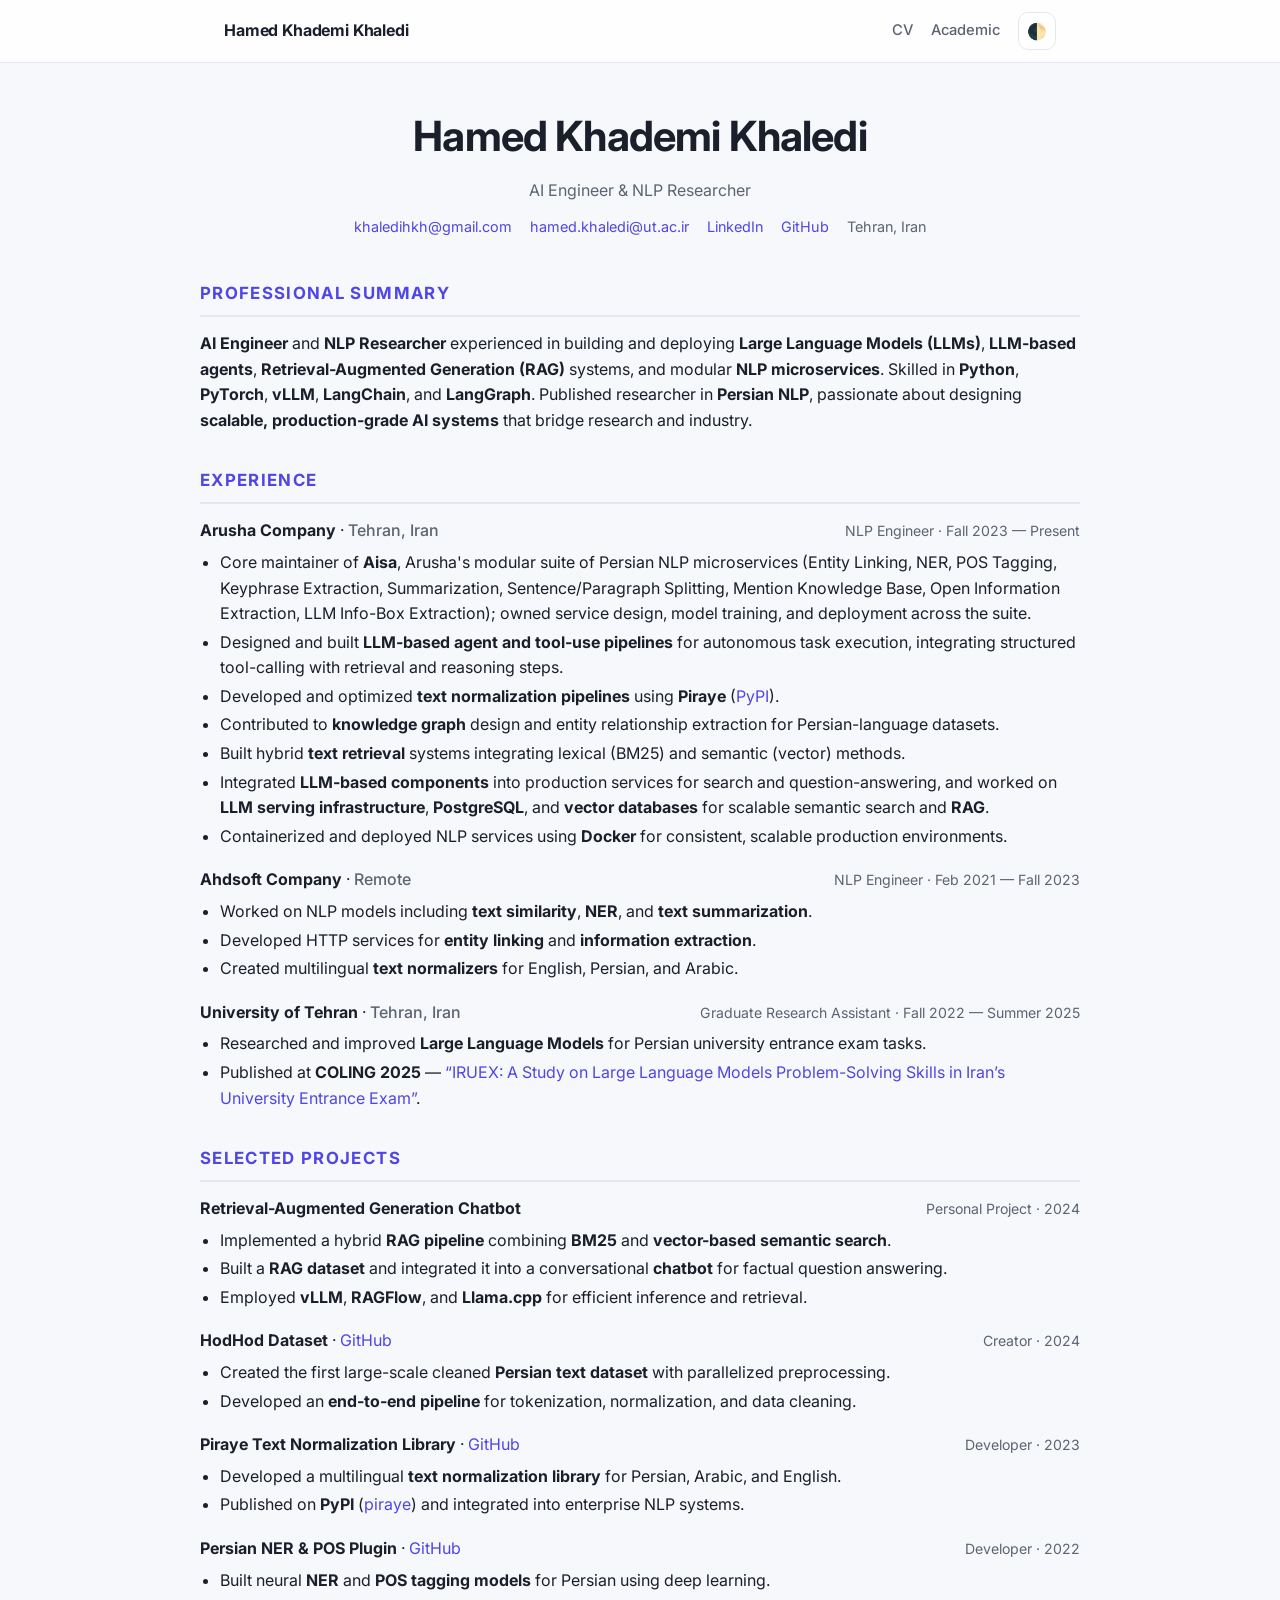
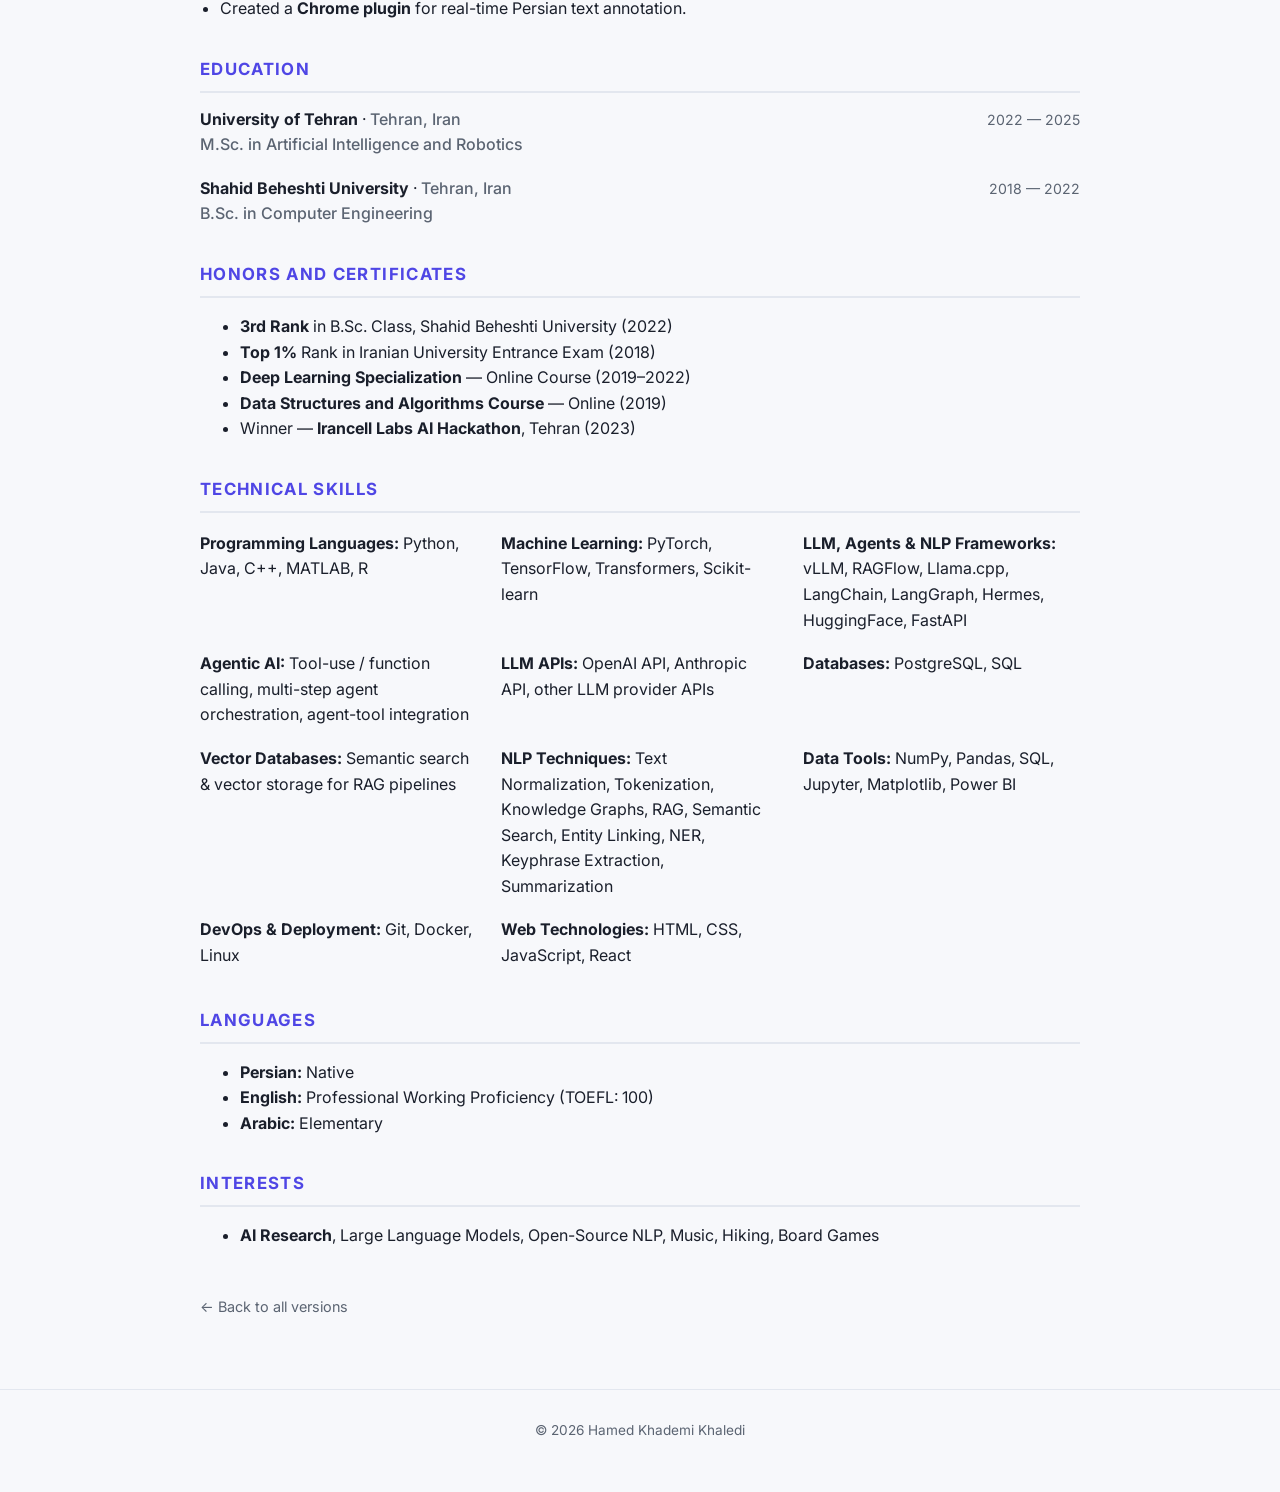
==== cv.html @ bf644f71 "Add resume site (landing + CV + academic versions)" ====
<!DOCTYPE html>
<html lang="en" data-theme="light">
<head>
  <meta charset="UTF-8" />
  <meta name="viewport" content="width=device-width, initial-scale=1.0" />
  <title>Hamed Khademi Khaledi — CV</title>
  <meta name="description" content="Industry CV of Hamed Khademi Khaledi, AI Engineer & NLP Researcher." />
  <link rel="stylesheet" href="assets/style.css" />
  <link rel="preconnect" href="https://fonts.googleapis.com" />
  <link href="https://fonts.googleapis.com/css2?family=Inter:wght@400;500;600;700&display=swap" rel="stylesheet" />
</head>
<body>
  <nav class="nav">
    <div class="wrap nav-inner">
      <div class="brand"><a href="index.html">Hamed Khademi Khaledi</a></div>
      <div class="nav-links">
        <a href="cv.html">CV</a>
        <a href="work.html">Academic</a>
        <button class="theme-toggle" data-theme-toggle aria-label="Toggle theme" title="Toggle light/dark">🌓</button>
      </div>
    </div>
  </nav>

  <main class="wrap resume">
    <header class="resume-header">
      <h1>Hamed Khademi Khaledi</h1>
      <p class="sub">AI Engineer &amp; NLP Researcher</p>
      <div class="contacts">
        <a href="mailto:khaledihkh@gmail.com">khaledihkh@gmail.com</a>
        <a href="mailto:hamed.khaledi@ut.ac.ir">hamed.khaledi@ut.ac.ir</a>
        <a href="https://www.linkedin.com/in/hamed-khademi/" target="_blank" rel="noopener">LinkedIn</a>
        <a href="https://github.com/hamedkhaledi" target="_blank" rel="noopener">GitHub</a>
        <span>Tehran, Iran</span>
      </div>
    </header>

    <section class="section summary">
      <h2>Professional Summary</h2>
      <p><strong>AI Engineer</strong> and <strong>NLP Researcher</strong> experienced in building and deploying <strong>Large Language Models (LLMs)</strong>, <strong>LLM-based agents</strong>, <strong>Retrieval-Augmented Generation (RAG)</strong> systems, and modular <strong>NLP microservices</strong>. Skilled in <strong>Python</strong>, <strong>PyTorch</strong>, <strong>vLLM</strong>, <strong>LangChain</strong>, and <strong>LangGraph</strong>. Published researcher in <strong>Persian NLP</strong>, passionate about designing <strong>scalable, production-grade AI systems</strong> that bridge research and industry.</p>
    </section>

    <section class="section">
      <h2>Experience</h2>

      <div class="entry">
        <div class="row">
          <div><span class="title">Arusha Company</span> · <span class="org">Tehran, Iran</span></div>
          <div class="meta">NLP Engineer · Fall 2023 — Present</div>
        </div>
        <ul>
          <li>Core maintainer of <strong>Aisa</strong>, Arusha's modular suite of Persian NLP microservices (Entity Linking, NER, POS Tagging, Keyphrase Extraction, Summarization, Sentence/Paragraph Splitting, Mention Knowledge Base, Open Information Extraction, LLM Info-Box Extraction); owned service design, model training, and deployment across the suite.</li>
          <li>Designed and built <strong>LLM-based agent and tool-use pipelines</strong> for autonomous task execution, integrating structured tool-calling with retrieval and reasoning steps.</li>
          <li>Developed and optimized <strong>text normalization pipelines</strong> using <strong>Piraye</strong> (<a href="https://pypi.org/project/piraye/" target="_blank" rel="noopener">PyPI</a>).</li>
          <li>Contributed to <strong>knowledge graph</strong> design and entity relationship extraction for Persian-language datasets.</li>
          <li>Built hybrid <strong>text retrieval</strong> systems integrating lexical (BM25) and semantic (vector) methods.</li>
          <li>Integrated <strong>LLM-based components</strong> into production services for search and question-answering, and worked on <strong>LLM serving infrastructure</strong>, <strong>PostgreSQL</strong>, and <strong>vector databases</strong> for scalable semantic search and <strong>RAG</strong>.</li>
          <li>Containerized and deployed NLP services using <strong>Docker</strong> for consistent, scalable production environments.</li>
        </ul>
      </div>

      <div class="entry">
        <div class="row">
          <div><span class="title">Ahdsoft Company</span> · <span class="org">Remote</span></div>
          <div class="meta">NLP Engineer · Feb 2021 — Fall 2023</div>
        </div>
        <ul>
          <li>Worked on NLP models including <strong>text similarity</strong>, <strong>NER</strong>, and <strong>text summarization</strong>.</li>
          <li>Developed HTTP services for <strong>entity linking</strong> and <strong>information extraction</strong>.</li>
          <li>Created multilingual <strong>text normalizers</strong> for English, Persian, and Arabic.</li>
        </ul>
      </div>

      <div class="entry">
        <div class="row">
          <div><span class="title">University of Tehran</span> · <span class="org">Tehran, Iran</span></div>
          <div class="meta">Graduate Research Assistant · Fall 2022 — Summer 2025</div>
        </div>
        <ul>
          <li>Researched and improved <strong>Large Language Models</strong> for Persian university entrance exam tasks.</li>
          <li>Published at <strong>COLING 2025</strong> — <a href="https://aclanthology.org/2025.coling-main.434/" target="_blank" rel="noopener">“IRUEX: A Study on Large Language Models Problem-Solving Skills in Iran’s University Entrance Exam”</a>.</li>
        </ul>
      </div>
    </section>

    <section class="section">
      <h2>Selected Projects</h2>

      <div class="entry">
        <div class="row">
          <div><span class="title">Retrieval-Augmented Generation Chatbot</span></div>
          <div class="meta">Personal Project · 2024</div>
        </div>
        <ul>
          <li>Implemented a hybrid <strong>RAG pipeline</strong> combining <strong>BM25</strong> and <strong>vector-based semantic search</strong>.</li>
          <li>Built a <strong>RAG dataset</strong> and integrated it into a conversational <strong>chatbot</strong> for factual question answering.</li>
          <li>Employed <strong>vLLM</strong>, <strong>RAGFlow</strong>, and <strong>Llama.cpp</strong> for efficient inference and retrieval.</li>
        </ul>
      </div>

      <div class="entry">
        <div class="row">
          <div><span class="title">HodHod Dataset</span> · <a href="https://github.com/UT-NLP-LAB/HodHod_Preprocess" target="_blank" rel="noopener">GitHub</a></div>
          <div class="meta">Creator · 2024</div>
        </div>
        <ul>
          <li>Created the first large-scale cleaned <strong>Persian text dataset</strong> with parallelized preprocessing.</li>
          <li>Developed an <strong>end-to-end pipeline</strong> for tokenization, normalization, and data cleaning.</li>
        </ul>
      </div>

      <div class="entry">
        <div class="row">
          <div><span class="title">Piraye Text Normalization Library</span> · <a href="https://github.com/arushadev/piraye" target="_blank" rel="noopener">GitHub</a></div>
          <div class="meta">Developer · 2023</div>
        </div>
        <ul>
          <li>Developed a multilingual <strong>text normalization library</strong> for Persian, Arabic, and English.</li>
          <li>Published on <strong>PyPI</strong> (<a href="https://pypi.org/project/piraye/" target="_blank" rel="noopener">piraye</a>) and integrated into enterprise NLP systems.</li>
        </ul>
      </div>

      <div class="entry">
        <div class="row">
          <div><span class="title">Persian NER &amp; POS Plugin</span> · <a href="https://github.com/hamedkhaledi/bachelor-project" target="_blank" rel="noopener">GitHub</a></div>
          <div class="meta">Developer · 2022</div>
        </div>
        <ul>
          <li>Built neural <strong>NER</strong> and <strong>POS tagging models</strong> for Persian using deep learning.</li>
          <li>Created a <strong>Chrome plugin</strong> for real-time Persian text annotation.</li>
        </ul>
      </div>
    </section>

    <section class="section">
      <h2>Education</h2>
      <div class="entry">
        <div class="row">
          <div><span class="title">University of Tehran</span> · <span class="org">Tehran, Iran</span></div>
          <div class="meta">2022 — 2025</div>
        </div>
        <div class="org">M.Sc. in Artificial Intelligence and Robotics</div>
      </div>
      <div class="entry">
        <div class="row">
          <div><span class="title">Shahid Beheshti University</span> · <span class="org">Tehran, Iran</span></div>
          <div class="meta">2018 — 2022</div>
        </div>
        <div class="org">B.Sc. in Computer Engineering</div>
      </div>
    </section>

    <section class="section">
      <h2>Honors and Certificates</h2>
      <ul>
        <li><strong>3rd Rank</strong> in B.Sc. Class, Shahid Beheshti University (2022)</li>
        <li><strong>Top 1%</strong> Rank in Iranian University Entrance Exam (2018)</li>
        <li><strong>Deep Learning Specialization</strong> — Online Course (2019–2022)</li>
        <li><strong>Data Structures and Algorithms Course</strong> — Online (2019)</li>
        <li>Winner — <strong>Irancell Labs AI Hackathon</strong>, Tehran (2023)</li>
      </ul>
    </section>

    <section class="section">
      <h2>Technical Skills</h2>
      <div class="skills">
        <div class="skill"><b>Programming Languages:</b> Python, Java, C++, MATLAB, R</div>
        <div class="skill"><b>Machine Learning:</b> PyTorch, TensorFlow, Transformers, Scikit-learn</div>
        <div class="skill"><b>LLM, Agents &amp; NLP Frameworks:</b> vLLM, RAGFlow, Llama.cpp, LangChain, LangGraph, Hermes, HuggingFace, FastAPI</div>
        <div class="skill"><b>Agentic AI:</b> Tool-use / function calling, multi-step agent orchestration, agent-tool integration</div>
        <div class="skill"><b>LLM APIs:</b> OpenAI API, Anthropic API, other LLM provider APIs</div>
        <div class="skill"><b>Databases:</b> PostgreSQL, SQL</div>
        <div class="skill"><b>Vector Databases:</b> Semantic search &amp; vector storage for RAG pipelines</div>
        <div class="skill"><b>NLP Techniques:</b> Text Normalization, Tokenization, Knowledge Graphs, RAG, Semantic Search, Entity Linking, NER, Keyphrase Extraction, Summarization</div>
        <div class="skill"><b>Data Tools:</b> NumPy, Pandas, SQL, Jupyter, Matplotlib, Power BI</div>
        <div class="skill"><b>DevOps &amp; Deployment:</b> Git, Docker, Linux</div>
        <div class="skill"><b>Web Technologies:</b> HTML, CSS, JavaScript, React</div>
      </div>
    </section>

    <section class="section">
      <h2>Languages</h2>
      <ul>
        <li><b>Persian:</b> Native</li>
        <li><b>English:</b> Professional Working Proficiency (TOEFL: 100)</li>
        <li><b>Arabic:</b> Elementary</li>
      </ul>
    </section>

    <section class="section">
      <h2>Interests</h2>
      <ul>
        <li><strong>AI Research</strong>, Large Language Models, Open-Source NLP, Music, Hiking, Board Games</li>
      </ul>
    </section>

    <a class="back-link" href="index.html">← Back to all versions</a>
  </main>

  <footer>
    <div class="wrap">© <span id="year"></span> Hamed Khademi Khaledi</div>
  </footer>

  <script src="assets/theme.js"></script>
  <script>document.getElementById("year").textContent = new Date().getFullYear();</script>
</body>
</html>
---- assets/style.css ----
:root {
  --bg: #f7f8fb;
  --bg-elev: #ffffff;
  --bg-soft: #eef1f7;
  --text: #1a1f2b;
  --text-soft: #5b6472;
  --accent: #4f46e5;
  --accent-soft: #eef0ff;
  --border: #e3e7ef;
  --shadow: 0 10px 30px rgba(20, 30, 60, 0.08);
  --radius: 16px;
  --max: 880px;
}

[data-theme="dark"] {
  --bg: #0e1117;
  --bg-elev: #161b22;
  --bg-soft: #1c232d;
  --text: #e6e9ef;
  --text-soft: #97a0b0;
  --accent: #818cf8;
  --accent-soft: #1e2440;
  --border: #2a313c;
  --shadow: 0 10px 30px rgba(0, 0, 0, 0.45);
}

* { box-sizing: border-box; }

html { scroll-behavior: smooth; }

body {
  margin: 0;
  font-family: "Inter", -apple-system, BlinkMacSystemFont, "Segoe UI", Roboto,
    Helvetica, Arial, sans-serif;
  background: var(--bg);
  color: var(--text);
  line-height: 1.6;
  -webkit-font-smoothing: antialiased;
  transition: background 0.25s ease, color 0.25s ease;
}

a { color: var(--accent); text-decoration: none; }
a:hover { text-decoration: underline; }

.wrap { max-width: var(--max); margin: 0 auto; padding: 0 24px; }

/* ---------- Top nav ---------- */
.nav {
  position: sticky;
  top: 0;
  z-index: 20;
  background: color-mix(in srgb, var(--bg-elev) 85%, transparent);
  backdrop-filter: saturate(180%) blur(12px);
  border-bottom: 1px solid var(--border);
}
.nav-inner {
  display: flex;
  align-items: center;
  justify-content: space-between;
  height: 62px;
}
.brand { font-weight: 700; letter-spacing: -0.01em; }
.brand a { color: var(--text); }
.brand a:hover { text-decoration: none; }
.nav-links { display: flex; align-items: center; gap: 18px; }
.nav-links a {
  color: var(--text-soft);
  font-size: 0.92rem;
  font-weight: 500;
}
.nav-links a:hover { color: var(--text); text-decoration: none; }

.theme-toggle {
  display: inline-flex;
  align-items: center;
  justify-content: center;
  width: 38px;
  height: 38px;
  border-radius: 10px;
  border: 1px solid var(--border);
  background: var(--bg-elev);
  color: var(--text);
  cursor: pointer;
  font-size: 1rem;
  transition: transform 0.15s ease, border-color 0.15s ease;
}
.theme-toggle:hover { transform: translateY(-1px); border-color: var(--accent); }

/* ---------- Hero (landing) ---------- */
.hero {
  padding: 72px 0 40px;
  text-align: center;
}
.hero h1 {
  font-size: clamp(2.2rem, 6vw, 3.4rem);
  margin: 0 0 10px;
  letter-spacing: -0.02em;
  background: linear-gradient(120deg, var(--accent), #9b8cff 60%, #4ad6c4);
  -webkit-background-clip: text;
  background-clip: text;
  color: transparent;
}
.hero .tagline {
  font-size: 1.15rem;
  color: var(--text-soft);
  margin: 0 auto 22px;
  max-width: 620px;
}
.hero .contacts {
  display: flex;
  flex-wrap: wrap;
  gap: 10px 22px;
  justify-content: center;
  font-size: 0.95rem;
}
.hero .contacts a { color: var(--text-soft); }
.hero .contacts a:hover { color: var(--accent); }

/* ---------- Version cards ---------- */
.cards {
  display: grid;
  grid-template-columns: repeat(auto-fit, minmax(260px, 1fr));
  gap: 22px;
  padding: 24px 0 60px;
}
.card {
  display: block;
  background: var(--bg-elev);
  border: 1px solid var(--border);
  border-radius: var(--radius);
  padding: 28px;
  box-shadow: var(--shadow);
  transition: transform 0.18s ease, border-color 0.18s ease;
  color: var(--text);
}
.card:hover {
  transform: translateY(-4px);
  border-color: var(--accent);
  text-decoration: none;
}
.card .ico {
  font-size: 1.8rem;
  width: 52px; height: 52px;
  display: grid; place-items: center;
  border-radius: 14px;
  background: var(--accent-soft);
  color: var(--accent);
  margin-bottom: 16px;
}
.card h3 { margin: 0 0 6px; font-size: 1.25rem; }
.card p { margin: 0; color: var(--text-soft); font-size: 0.95rem; }
.card .go { margin-top: 16px; font-weight: 600; color: var(--accent); }

/* ---------- Resume page ---------- */
.resume { padding: 40px 0 70px; }
.resume-header { text-align: center; padding-bottom: 8px; }
.resume-header h1 {
  font-size: clamp(1.8rem, 5vw, 2.6rem);
  margin: 0 0 8px;
  letter-spacing: -0.02em;
}
.resume-header .sub { color: var(--text-soft); margin: 0 0 12px; }
.resume-header .contacts {
  display: flex; flex-wrap: wrap; gap: 6px 18px;
  justify-content: center; font-size: 0.9rem; color: var(--text-soft);
}

.section { margin-top: 34px; }
.section > h2 {
  font-size: 1.05rem;
  text-transform: uppercase;
  letter-spacing: 0.08em;
  color: var(--accent);
  margin: 0 0 14px;
  padding-bottom: 8px;
  border-bottom: 2px solid var(--border);
}

.entry { margin-bottom: 18px; }
.entry .row {
  display: flex;
  justify-content: space-between;
  align-items: baseline;
  gap: 16px;
  flex-wrap: wrap;
}
.entry .title { font-weight: 700; }
.entry .org { color: var(--text-soft); font-weight: 500; }
.entry .meta { color: var(--text-soft); font-size: 0.88rem; white-space: nowrap; }
.entry ul { margin: 6px 0 0; padding-left: 20px; }
.entry ul li { margin: 3px 0; }

.summary p { color: var(--text); margin: 0; }

.skills { display: grid; grid-template-columns: repeat(auto-fit, minmax(240px, 1fr)); gap: 10px 24px; }
.skill { margin: 4px 0; }
.skill b { color: var(--text); }

.back-link { display: inline-block; margin-top: 30px; color: var(--text-soft); font-size: 0.9rem; }
.back-link:hover { color: var(--accent); }

footer {
  text-align: center;
  color: var(--text-soft);
  font-size: 0.85rem;
  padding: 30px 0 50px;
  border-top: 1px solid var(--border);
}

@media (max-width: 520px) {
  .nav-links { gap: 12px; }
  .resume-header .contacts { font-size: 0.82rem; }
}
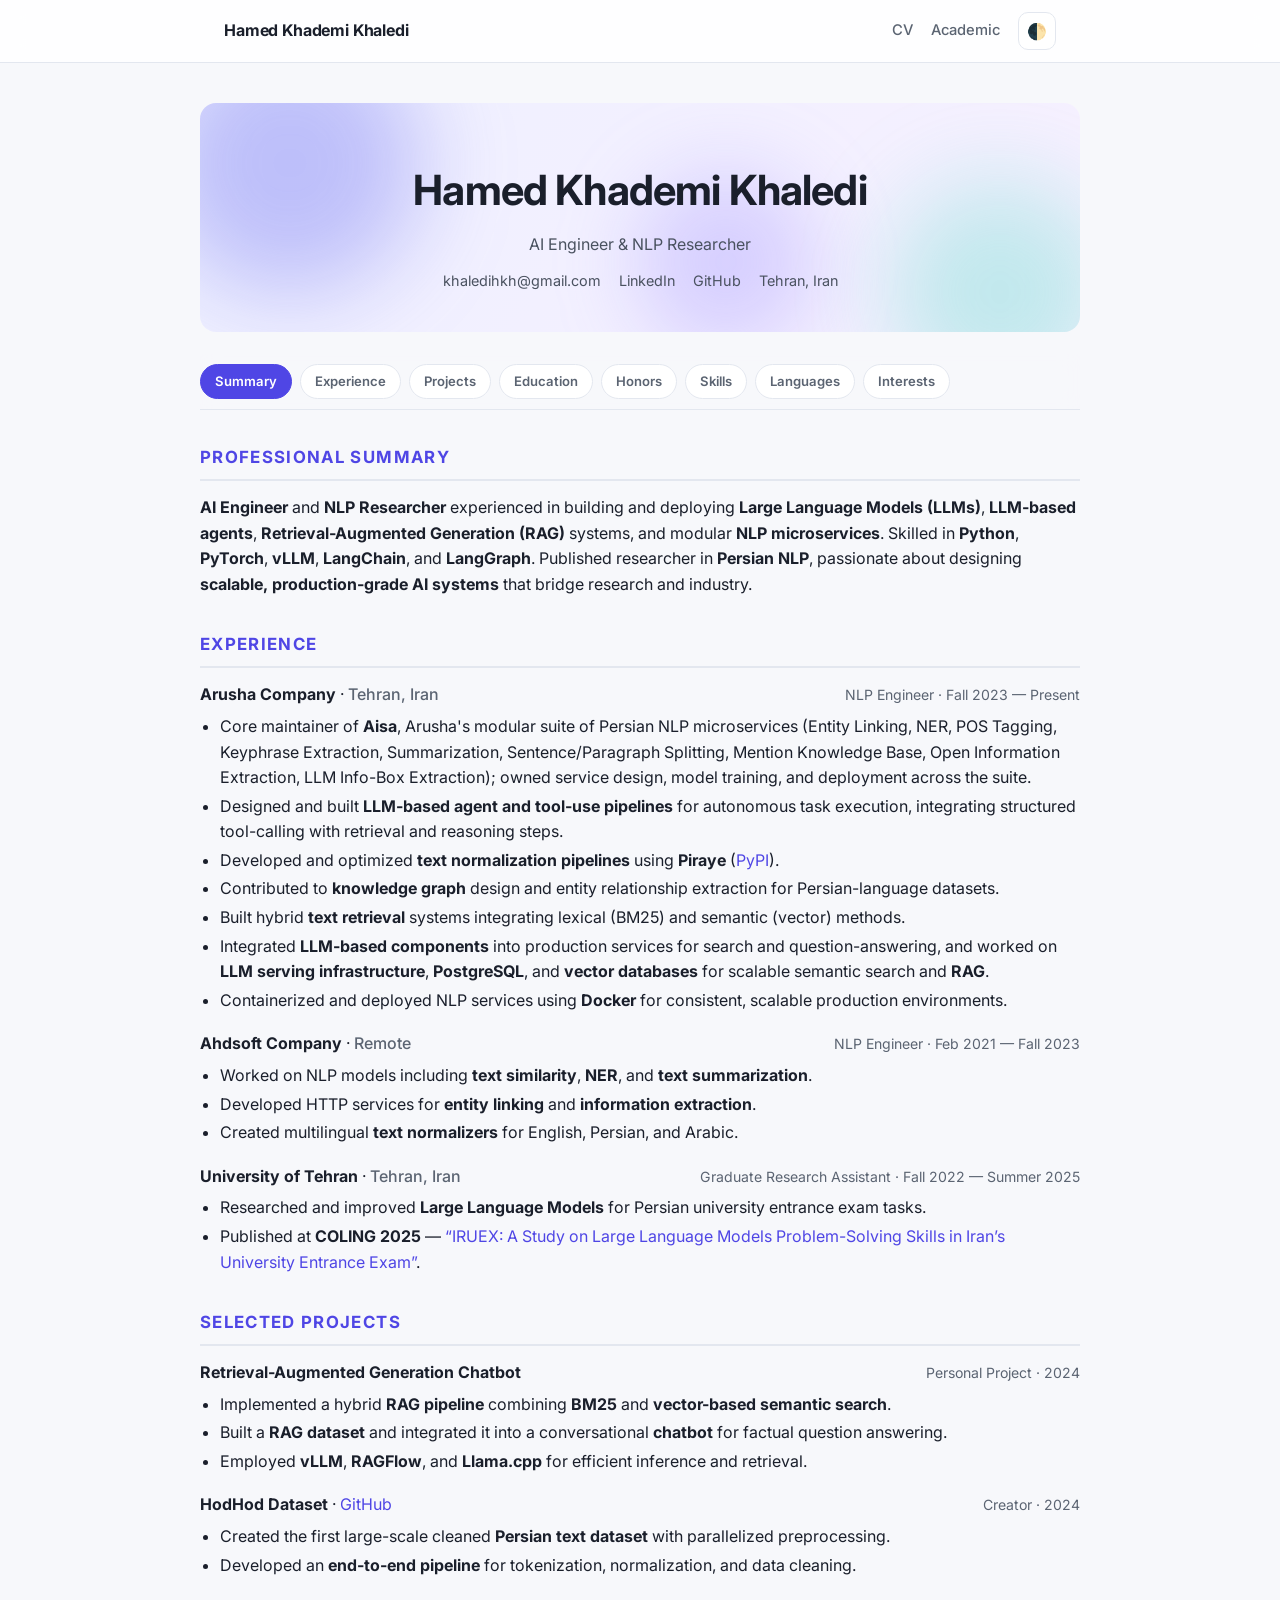
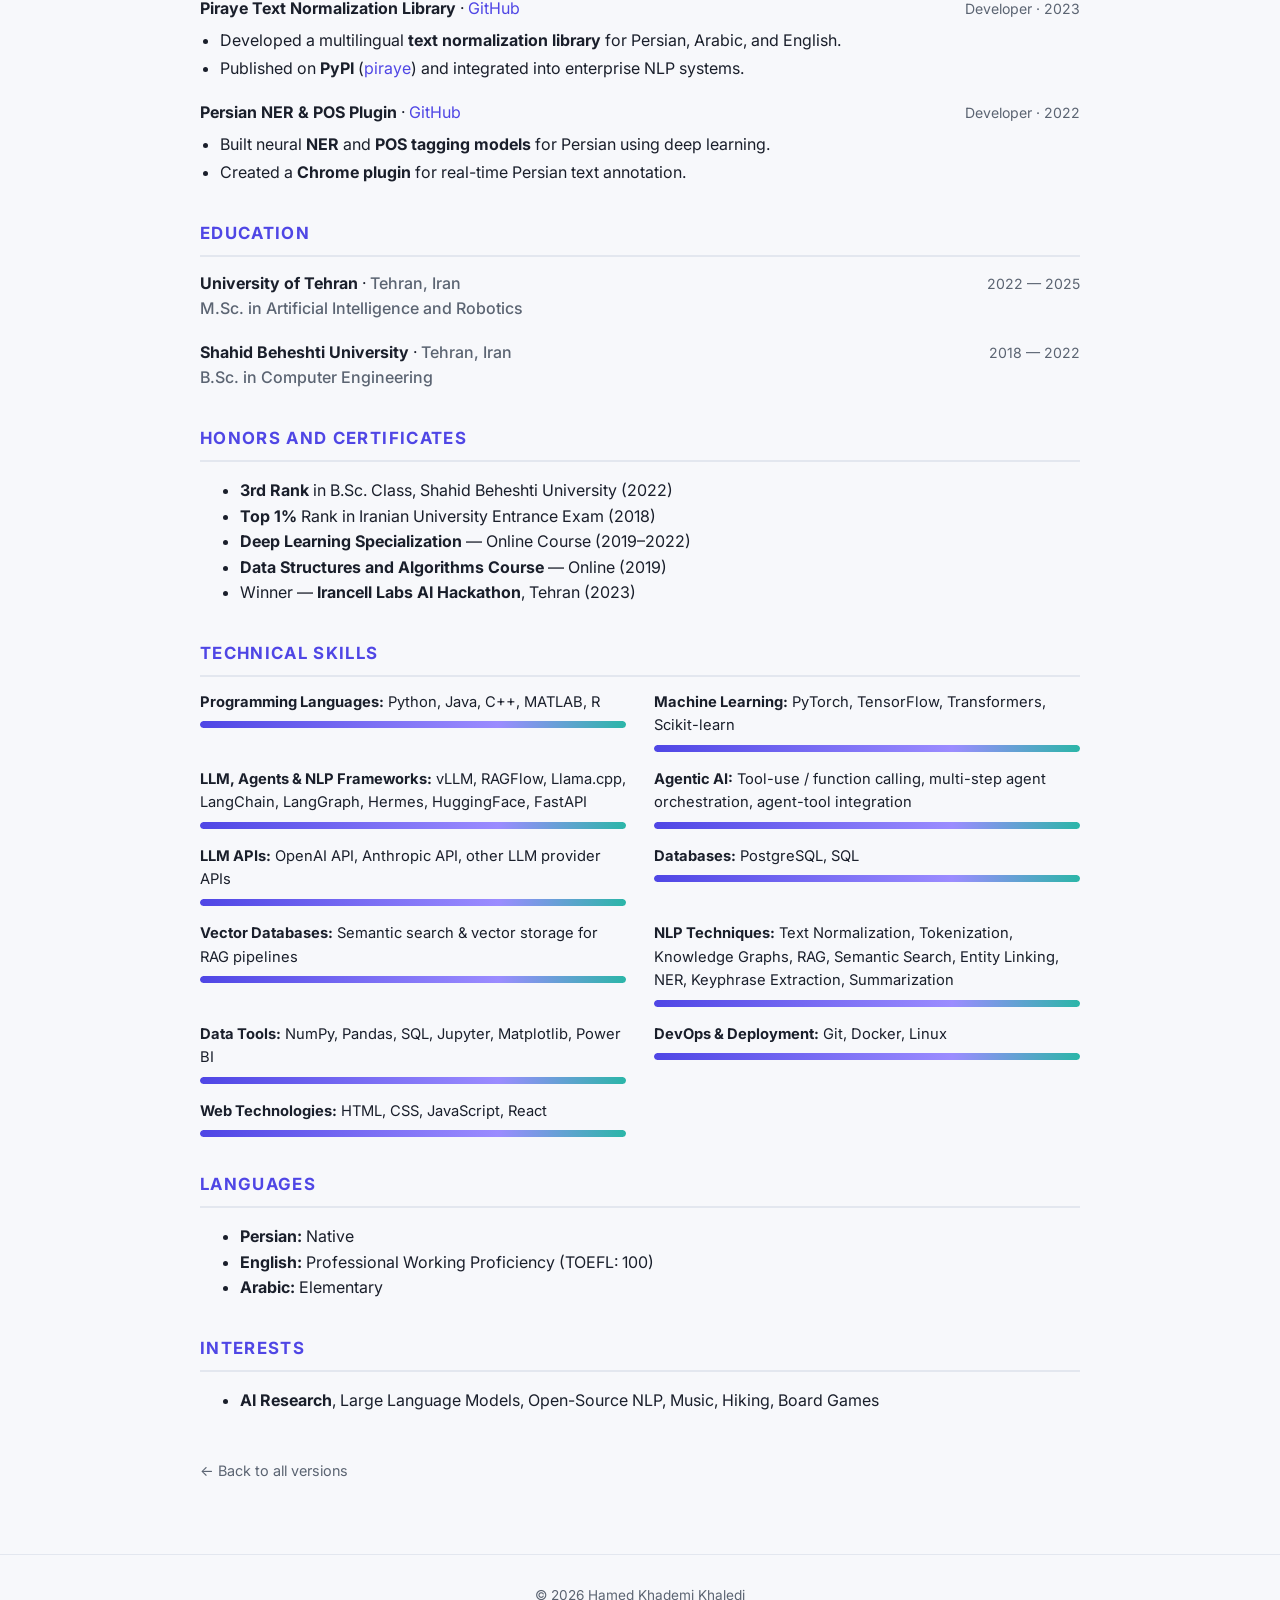
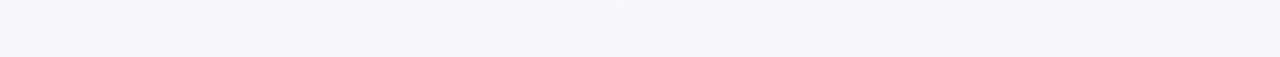
==== commit b5d8cd25: "Enhance site: gradient hero, scroll-reveal, section nav, skill bars; drop ut.ac.ir & Twitter" ====
--- a/cv.html
+++ b/cv.html
@@ -23,26 +23,41 @@
 
   <main class="wrap resume">
     <header class="resume-header">
+      <span class="blob" aria-hidden="true"></span>
       <h1>Hamed Khademi Khaledi</h1>
       <p class="sub">AI Engineer &amp; NLP Researcher</p>
       <div class="contacts">
         <a href="mailto:khaledihkh@gmail.com">khaledihkh@gmail.com</a>
-        <a href="mailto:hamed.khaledi@ut.ac.ir">hamed.khaledi@ut.ac.ir</a>
         <a href="https://www.linkedin.com/in/hamed-khademi/" target="_blank" rel="noopener">LinkedIn</a>
         <a href="https://github.com/hamedkhaledi" target="_blank" rel="noopener">GitHub</a>
         <span>Tehran, Iran</span>
       </div>
     </header>
 
-    <section class="section summary">
+    <nav class="toc" aria-label="Sections">
+      <div class="toc-inner wrap">
+        <a href="#summary">Summary</a>
+        <a href="#experience">Experience</a>
+        <a href="#projects">Projects</a>
+        <a href="#education">Education</a>
+        <a href="#honors">Honors</a>
+        <a href="#skills">Skills</a>
+        <a href="#languages">Languages</a>
+        <a href="#interests">Interests</a>
+      </div>
+    </nav>
+
+    <section class="section" id="summary">
       <h2>Professional Summary</h2>
-      <p><strong>AI Engineer</strong> and <strong>NLP Researcher</strong> experienced in building and deploying <strong>Large Language Models (LLMs)</strong>, <strong>LLM-based agents</strong>, <strong>Retrieval-Augmented Generation (RAG)</strong> systems, and modular <strong>NLP microservices</strong>. Skilled in <strong>Python</strong>, <strong>PyTorch</strong>, <strong>vLLM</strong>, <strong>LangChain</strong>, and <strong>LangGraph</strong>. Published researcher in <strong>Persian NLP</strong>, passionate about designing <strong>scalable, production-grade AI systems</strong> that bridge research and industry.</p>
-    </section>
-
-    <section class="section">
+      <div class="summary reveal">
+        <p><strong>AI Engineer</strong> and <strong>NLP Researcher</strong> experienced in building and deploying <strong>Large Language Models (LLMs)</strong>, <strong>LLM-based agents</strong>, <strong>Retrieval-Augmented Generation (RAG)</strong> systems, and modular <strong>NLP microservices</strong>. Skilled in <strong>Python</strong>, <strong>PyTorch</strong>, <strong>vLLM</strong>, <strong>LangChain</strong>, and <strong>LangGraph</strong>. Published researcher in <strong>Persian NLP</strong>, passionate about designing <strong>scalable, production-grade AI systems</strong> that bridge research and industry.</p>
+      </div>
+    </section>
+
+    <section class="section" id="experience">
       <h2>Experience</h2>
 
-      <div class="entry">
+      <div class="entry reveal">
         <div class="row">
           <div><span class="title">Arusha Company</span> · <span class="org">Tehran, Iran</span></div>
           <div class="meta">NLP Engineer · Fall 2023 — Present</div>
@@ -58,7 +73,7 @@
         </ul>
       </div>
 
-      <div class="entry">
+      <div class="entry reveal">
         <div class="row">
           <div><span class="title">Ahdsoft Company</span> · <span class="org">Remote</span></div>
           <div class="meta">NLP Engineer · Feb 2021 — Fall 2023</div>
@@ -70,7 +85,7 @@
         </ul>
       </div>
 
-      <div class="entry">
+      <div class="entry reveal">
         <div class="row">
           <div><span class="title">University of Tehran</span> · <span class="org">Tehran, Iran</span></div>
           <div class="meta">Graduate Research Assistant · Fall 2022 — Summer 2025</div>
@@ -82,10 +97,10 @@
       </div>
     </section>
 
-    <section class="section">
+    <section class="section" id="projects">
       <h2>Selected Projects</h2>
 
-      <div class="entry">
+      <div class="entry reveal">
         <div class="row">
           <div><span class="title">Retrieval-Augmented Generation Chatbot</span></div>
           <div class="meta">Personal Project · 2024</div>
@@ -97,7 +112,7 @@
         </ul>
       </div>
 
-      <div class="entry">
+      <div class="entry reveal">
         <div class="row">
           <div><span class="title">HodHod Dataset</span> · <a href="https://github.com/UT-NLP-LAB/HodHod_Preprocess" target="_blank" rel="noopener">GitHub</a></div>
           <div class="meta">Creator · 2024</div>
@@ -108,7 +123,7 @@
         </ul>
       </div>
 
-      <div class="entry">
+      <div class="entry reveal">
         <div class="row">
           <div><span class="title">Piraye Text Normalization Library</span> · <a href="https://github.com/arushadev/piraye" target="_blank" rel="noopener">GitHub</a></div>
           <div class="meta">Developer · 2023</div>
@@ -119,7 +134,7 @@
         </ul>
       </div>
 
-      <div class="entry">
+      <div class="entry reveal">
         <div class="row">
           <div><span class="title">Persian NER &amp; POS Plugin</span> · <a href="https://github.com/hamedkhaledi/bachelor-project" target="_blank" rel="noopener">GitHub</a></div>
           <div class="meta">Developer · 2022</div>
@@ -131,16 +146,16 @@
       </div>
     </section>
 
-    <section class="section">
+    <section class="section" id="education">
       <h2>Education</h2>
-      <div class="entry">
+      <div class="entry reveal">
         <div class="row">
           <div><span class="title">University of Tehran</span> · <span class="org">Tehran, Iran</span></div>
           <div class="meta">2022 — 2025</div>
         </div>
         <div class="org">M.Sc. in Artificial Intelligence and Robotics</div>
       </div>
-      <div class="entry">
+      <div class="entry reveal">
         <div class="row">
           <div><span class="title">Shahid Beheshti University</span> · <span class="org">Tehran, Iran</span></div>
           <div class="meta">2018 — 2022</div>
@@ -149,9 +164,9 @@
       </div>
     </section>
 
-    <section class="section">
+    <section class="section" id="honors">
       <h2>Honors and Certificates</h2>
-      <ul>
+      <ul class="reveal">
         <li><strong>3rd Rank</strong> in B.Sc. Class, Shahid Beheshti University (2022)</li>
         <li><strong>Top 1%</strong> Rank in Iranian University Entrance Exam (2018)</li>
         <li><strong>Deep Learning Specialization</strong> — Online Course (2019–2022)</li>
@@ -160,35 +175,35 @@
       </ul>
     </section>
 
-    <section class="section">
+    <section class="section" id="skills">
       <h2>Technical Skills</h2>
       <div class="skills">
-        <div class="skill"><b>Programming Languages:</b> Python, Java, C++, MATLAB, R</div>
-        <div class="skill"><b>Machine Learning:</b> PyTorch, TensorFlow, Transformers, Scikit-learn</div>
-        <div class="skill"><b>LLM, Agents &amp; NLP Frameworks:</b> vLLM, RAGFlow, Llama.cpp, LangChain, LangGraph, Hermes, HuggingFace, FastAPI</div>
-        <div class="skill"><b>Agentic AI:</b> Tool-use / function calling, multi-step agent orchestration, agent-tool integration</div>
-        <div class="skill"><b>LLM APIs:</b> OpenAI API, Anthropic API, other LLM provider APIs</div>
-        <div class="skill"><b>Databases:</b> PostgreSQL, SQL</div>
-        <div class="skill"><b>Vector Databases:</b> Semantic search &amp; vector storage for RAG pipelines</div>
-        <div class="skill"><b>NLP Techniques:</b> Text Normalization, Tokenization, Knowledge Graphs, RAG, Semantic Search, Entity Linking, NER, Keyphrase Extraction, Summarization</div>
-        <div class="skill"><b>Data Tools:</b> NumPy, Pandas, SQL, Jupyter, Matplotlib, Power BI</div>
-        <div class="skill"><b>DevOps &amp; Deployment:</b> Git, Docker, Linux</div>
-        <div class="skill"><b>Web Technologies:</b> HTML, CSS, JavaScript, React</div>
-      </div>
-    </section>
-
-    <section class="section">
+        <div class="skill reveal"><div class="label"><b>Programming Languages:</b> Python, Java, C++, MATLAB, R</div><div class="bar"><div class="fill"></div></div></div>
+        <div class="skill reveal"><div class="label"><b>Machine Learning:</b> PyTorch, TensorFlow, Transformers, Scikit-learn</div><div class="bar"><div class="fill"></div></div></div>
+        <div class="skill reveal"><div class="label"><b>LLM, Agents &amp; NLP Frameworks:</b> vLLM, RAGFlow, Llama.cpp, LangChain, LangGraph, Hermes, HuggingFace, FastAPI</div><div class="bar"><div class="fill"></div></div></div>
+        <div class="skill reveal"><div class="label"><b>Agentic AI:</b> Tool-use / function calling, multi-step agent orchestration, agent-tool integration</div><div class="bar"><div class="fill"></div></div></div>
+        <div class="skill reveal"><div class="label"><b>LLM APIs:</b> OpenAI API, Anthropic API, other LLM provider APIs</div><div class="bar"><div class="fill"></div></div></div>
+        <div class="skill reveal"><div class="label"><b>Databases:</b> PostgreSQL, SQL</div><div class="bar"><div class="fill"></div></div></div>
+        <div class="skill reveal"><div class="label"><b>Vector Databases:</b> Semantic search &amp; vector storage for RAG pipelines</div><div class="bar"><div class="fill"></div></div></div>
+        <div class="skill reveal"><div class="label"><b>NLP Techniques:</b> Text Normalization, Tokenization, Knowledge Graphs, RAG, Semantic Search, Entity Linking, NER, Keyphrase Extraction, Summarization</div><div class="bar"><div class="fill"></div></div></div>
+        <div class="skill reveal"><div class="label"><b>Data Tools:</b> NumPy, Pandas, SQL, Jupyter, Matplotlib, Power BI</div><div class="bar"><div class="fill"></div></div></div>
+        <div class="skill reveal"><div class="label"><b>DevOps &amp; Deployment:</b> Git, Docker, Linux</div><div class="bar"><div class="fill"></div></div></div>
+        <div class="skill reveal"><div class="label"><b>Web Technologies:</b> HTML, CSS, JavaScript, React</div><div class="bar"><div class="fill"></div></div></div>
+      </div>
+    </section>
+
+    <section class="section" id="languages">
       <h2>Languages</h2>
-      <ul>
+      <ul class="reveal">
         <li><b>Persian:</b> Native</li>
         <li><b>English:</b> Professional Working Proficiency (TOEFL: 100)</li>
         <li><b>Arabic:</b> Elementary</li>
       </ul>
     </section>
 
-    <section class="section">
+    <section class="section" id="interests">
       <h2>Interests</h2>
-      <ul>
+      <ul class="reveal">
         <li><strong>AI Research</strong>, Large Language Models, Open-Source NLP, Music, Hiking, Board Games</li>
       </ul>
     </section>
--- a/assets/style.css
+++ b/assets/style.css
@@ -10,6 +10,13 @@
   --shadow: 0 10px 30px rgba(20, 30, 60, 0.08);
   --radius: 16px;
   --max: 880px;
+
+  --hero-grad: linear-gradient(120deg, #eef0ff 0%, #f6f0ff 45%, #e8fbff 100%);
+  --blob-1: rgba(99, 102, 241, 0.35);
+  --blob-2: rgba(74, 214, 196, 0.30);
+  --blob-3: rgba(155, 140, 255, 0.32);
+  --hero-text: #1a1f2b;
+  --hero-sub: #4a5260;
 }
 
 [data-theme="dark"] {
@@ -22,6 +29,13 @@
   --accent-soft: #1e2440;
   --border: #2a313c;
   --shadow: 0 10px 30px rgba(0, 0, 0, 0.45);
+
+  --hero-grad: linear-gradient(120deg, #1b2138 0%, #271b3c 45%, #102a33 100%);
+  --blob-1: rgba(129, 140, 248, 0.40);
+  --blob-2: rgba(74, 214, 196, 0.28);
+  --blob-3: rgba(155, 140, 255, 0.34);
+  --hero-text: #eef1f8;
+  --hero-sub: #aab2c2;
 }
 
 * { box-sizing: border-box; }
@@ -86,23 +100,90 @@
 }
 .theme-toggle:hover { transform: translateY(-1px); border-color: var(--accent); }
 
+/* ---------- Gradient hero + floating blobs ---------- */
+.hero,
+.resume-header {
+  position: relative;
+  overflow: hidden;
+  border-radius: var(--radius);
+  background: var(--hero-grad);
+  background-size: 200% 200%;
+  animation: heroShift 14s ease infinite;
+  color: var(--hero-text);
+}
+.hero > *,
+.resume-header > * { position: relative; z-index: 2; }
+
+.hero::before, .hero::after,
+.resume-header::before, .resume-header::after {
+  content: "";
+  position: absolute;
+  border-radius: 50%;
+  filter: blur(46px);
+  z-index: 1;
+  pointer-events: none;
+}
+.hero::before, .resume-header::before {
+  width: 260px; height: 260px;
+  background: var(--blob-1);
+  top: -70px; left: -40px;
+  animation: float1 11s ease-in-out infinite;
+}
+.hero::after, .resume-header::after {
+  width: 220px; height: 220px;
+  background: var(--blob-2);
+  bottom: -70px; right: -30px;
+  animation: float2 13s ease-in-out infinite;
+}
+/* third blob via an inner span for richer motion */
+.blob {
+  position: absolute;
+  width: 180px; height: 180px;
+  border-radius: 50%;
+  background: var(--blob-3);
+  filter: blur(40px);
+  z-index: 1;
+  top: 30%; right: 30%;
+  animation: float3 15s ease-in-out infinite;
+  pointer-events: none;
+}
+
+@keyframes heroShift {
+  0% { background-position: 0% 50%; }
+  50% { background-position: 100% 50%; }
+  100% { background-position: 0% 50%; }
+}
+@keyframes float1 {
+  0%, 100% { transform: translate(0, 0) scale(1); }
+  50% { transform: translate(40px, 30px) scale(1.1); }
+}
+@keyframes float2 {
+  0%, 100% { transform: translate(0, 0) scale(1); }
+  50% { transform: translate(-35px, -25px) scale(1.12); }
+}
+@keyframes float3 {
+  0%, 100% { transform: translate(0, 0) scale(1); }
+  50% { transform: translate(-30px, 35px) scale(0.9); }
+}
+
 /* ---------- Hero (landing) ---------- */
 .hero {
-  padding: 72px 0 40px;
+  padding: 78px 28px 46px;
   text-align: center;
+  margin-top: 34px;
 }
 .hero h1 {
   font-size: clamp(2.2rem, 6vw, 3.4rem);
   margin: 0 0 10px;
   letter-spacing: -0.02em;
-  background: linear-gradient(120deg, var(--accent), #9b8cff 60%, #4ad6c4);
+  background: linear-gradient(120deg, var(--accent), #9b8cff 60%, #2bb6a8);
   -webkit-background-clip: text;
   background-clip: text;
   color: transparent;
 }
 .hero .tagline {
   font-size: 1.15rem;
-  color: var(--text-soft);
+  color: var(--hero-sub);
   margin: 0 auto 22px;
   max-width: 620px;
 }
@@ -113,7 +194,7 @@
   justify-content: center;
   font-size: 0.95rem;
 }
-.hero .contacts a { color: var(--text-soft); }
+.hero .contacts a { color: var(--hero-sub); }
 .hero .contacts a:hover { color: var(--accent); }
 
 /* ---------- Version cards ---------- */
@@ -121,7 +202,7 @@
   display: grid;
   grid-template-columns: repeat(auto-fit, minmax(260px, 1fr));
   gap: 22px;
-  padding: 24px 0 60px;
+  padding: 36px 0 60px;
 }
 .card {
   display: block;
@@ -153,19 +234,63 @@
 
 /* ---------- Resume page ---------- */
 .resume { padding: 40px 0 70px; }
-.resume-header { text-align: center; padding-bottom: 8px; }
+.resume-header {
+  text-align: center;
+  padding: 54px 28px 40px;
+  margin-bottom: 8px;
+}
 .resume-header h1 {
   font-size: clamp(1.8rem, 5vw, 2.6rem);
   margin: 0 0 8px;
   letter-spacing: -0.02em;
-}
-.resume-header .sub { color: var(--text-soft); margin: 0 0 12px; }
+  color: var(--hero-text);
+}
+.resume-header .sub { color: var(--hero-sub); margin: 0 0 12px; }
 .resume-header .contacts {
   display: flex; flex-wrap: wrap; gap: 6px 18px;
-  justify-content: center; font-size: 0.9rem; color: var(--text-soft);
-}
-
-.section { margin-top: 34px; }
+  justify-content: center; font-size: 0.9rem; color: var(--hero-sub);
+}
+.resume-header .contacts a { color: var(--hero-sub); }
+.resume-header .contacts a:hover { color: var(--accent); }
+
+/* ---------- Section pill nav (TOC) ---------- */
+.toc {
+  position: sticky;
+  top: 62px;
+  z-index: 15;
+  background: color-mix(in srgb, var(--bg) 88%, transparent);
+  backdrop-filter: saturate(160%) blur(10px);
+  border-bottom: 1px solid var(--border);
+  margin: 22px 0 8px;
+}
+.toc-inner {
+  display: flex;
+  gap: 8px;
+  padding: 10px 0;
+  overflow-x: auto;
+  scrollbar-width: none;
+}
+.toc-inner::-webkit-scrollbar { display: none; }
+.toc a {
+  padding: 6px 14px;
+  border-radius: 999px;
+  font-size: 0.82rem;
+  font-weight: 600;
+  color: var(--text-soft);
+  border: 1px solid var(--border);
+  background: var(--bg-elev);
+  white-space: nowrap;
+  transition: all 0.15s ease;
+}
+.toc a:hover { color: var(--text); text-decoration: none; border-color: var(--accent); }
+.toc a.active {
+  background: var(--accent);
+  color: #fff;
+  border-color: var(--accent);
+}
+
+/* ---------- Sections & reveal ---------- */
+.section { margin-top: 34px; scroll-margin-top: 120px; }
 .section > h2 {
   font-size: 1.05rem;
   text-transform: uppercase;
@@ -192,9 +317,30 @@
 
 .summary p { color: var(--text); margin: 0; }
 
-.skills { display: grid; grid-template-columns: repeat(auto-fit, minmax(240px, 1fr)); gap: 10px 24px; }
-.skill { margin: 4px 0; }
-.skill b { color: var(--text); }
+/* ---------- Animated skill bars ---------- */
+.skills {
+  display: grid;
+  grid-template-columns: repeat(auto-fit, minmax(280px, 1fr));
+  gap: 16px 28px;
+}
+.skill { margin: 0; }
+.skill .label { font-size: 0.92rem; }
+.skill .label b { color: var(--text); }
+.skill .bar {
+  height: 7px;
+  border-radius: 999px;
+  background: var(--bg-soft);
+  margin-top: 7px;
+  overflow: hidden;
+}
+.skill .fill {
+  height: 100%;
+  width: 0;
+  border-radius: 999px;
+  background: linear-gradient(90deg, var(--accent), #9b8cff 70%, #2bb6a8);
+  transition: width 1s cubic-bezier(0.2, 0.8, 0.2, 1);
+}
+.skill.is-visible .fill { width: 100%; }
 
 .back-link { display: inline-block; margin-top: 30px; color: var(--text-soft); font-size: 0.9rem; }
 .back-link:hover { color: var(--accent); }
@@ -207,6 +353,25 @@
   border-top: 1px solid var(--border);
 }
 
+/* ---------- Scroll-reveal ---------- */
+.reveal {
+  opacity: 0;
+  transform: translateY(26px);
+  transition: opacity 0.6s ease, transform 0.6s ease;
+}
+.reveal.is-visible {
+  opacity: 1;
+  transform: none;
+}
+
+@media (prefers-reduced-motion: reduce) {
+  .reveal { opacity: 1; transform: none; transition: none; }
+  .hero, .resume-header, .hero::before, .hero::after,
+  .resume-header::before, .resume-header::after, .blob { animation: none; }
+  .skill .fill { transition: none; }
+  .skill.is-visible .fill { width: 100%; }
+}
+
 @media (max-width: 520px) {
   .nav-links { gap: 12px; }
   .resume-header .contacts { font-size: 0.82rem; }
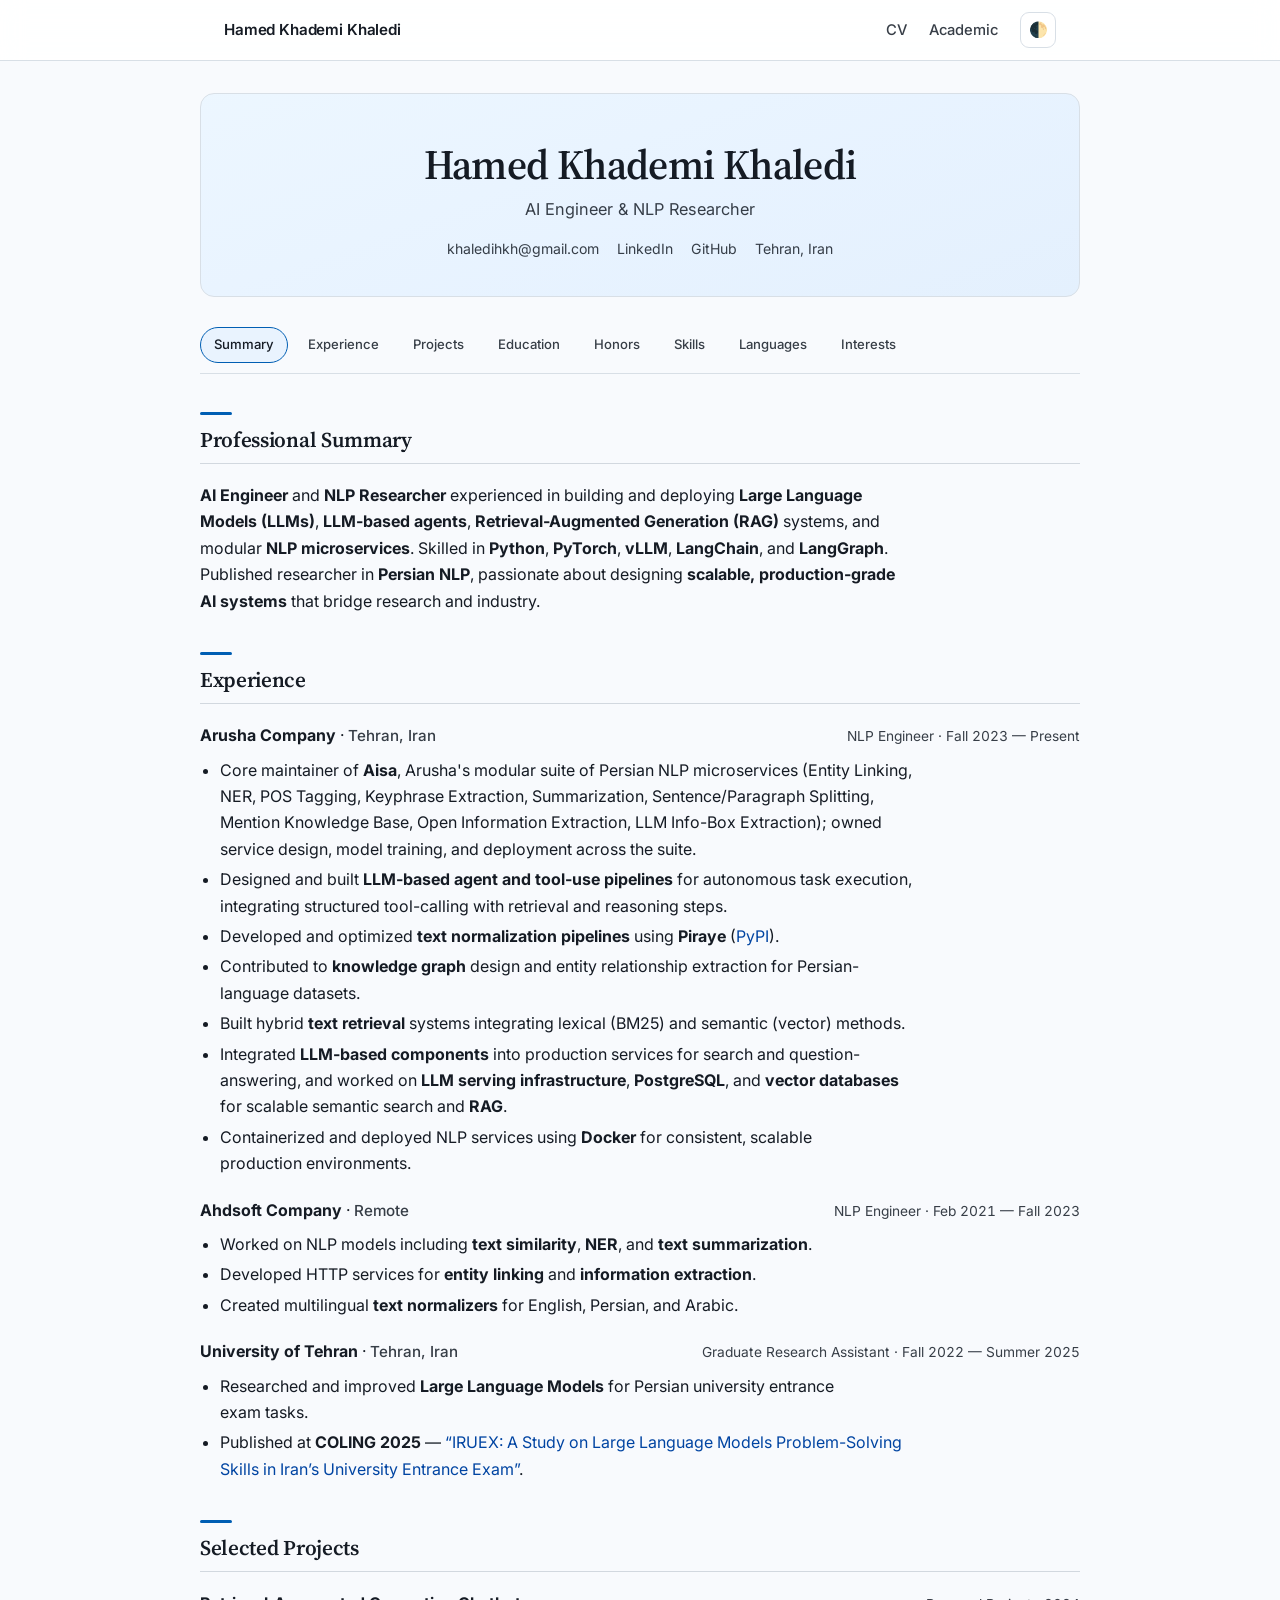
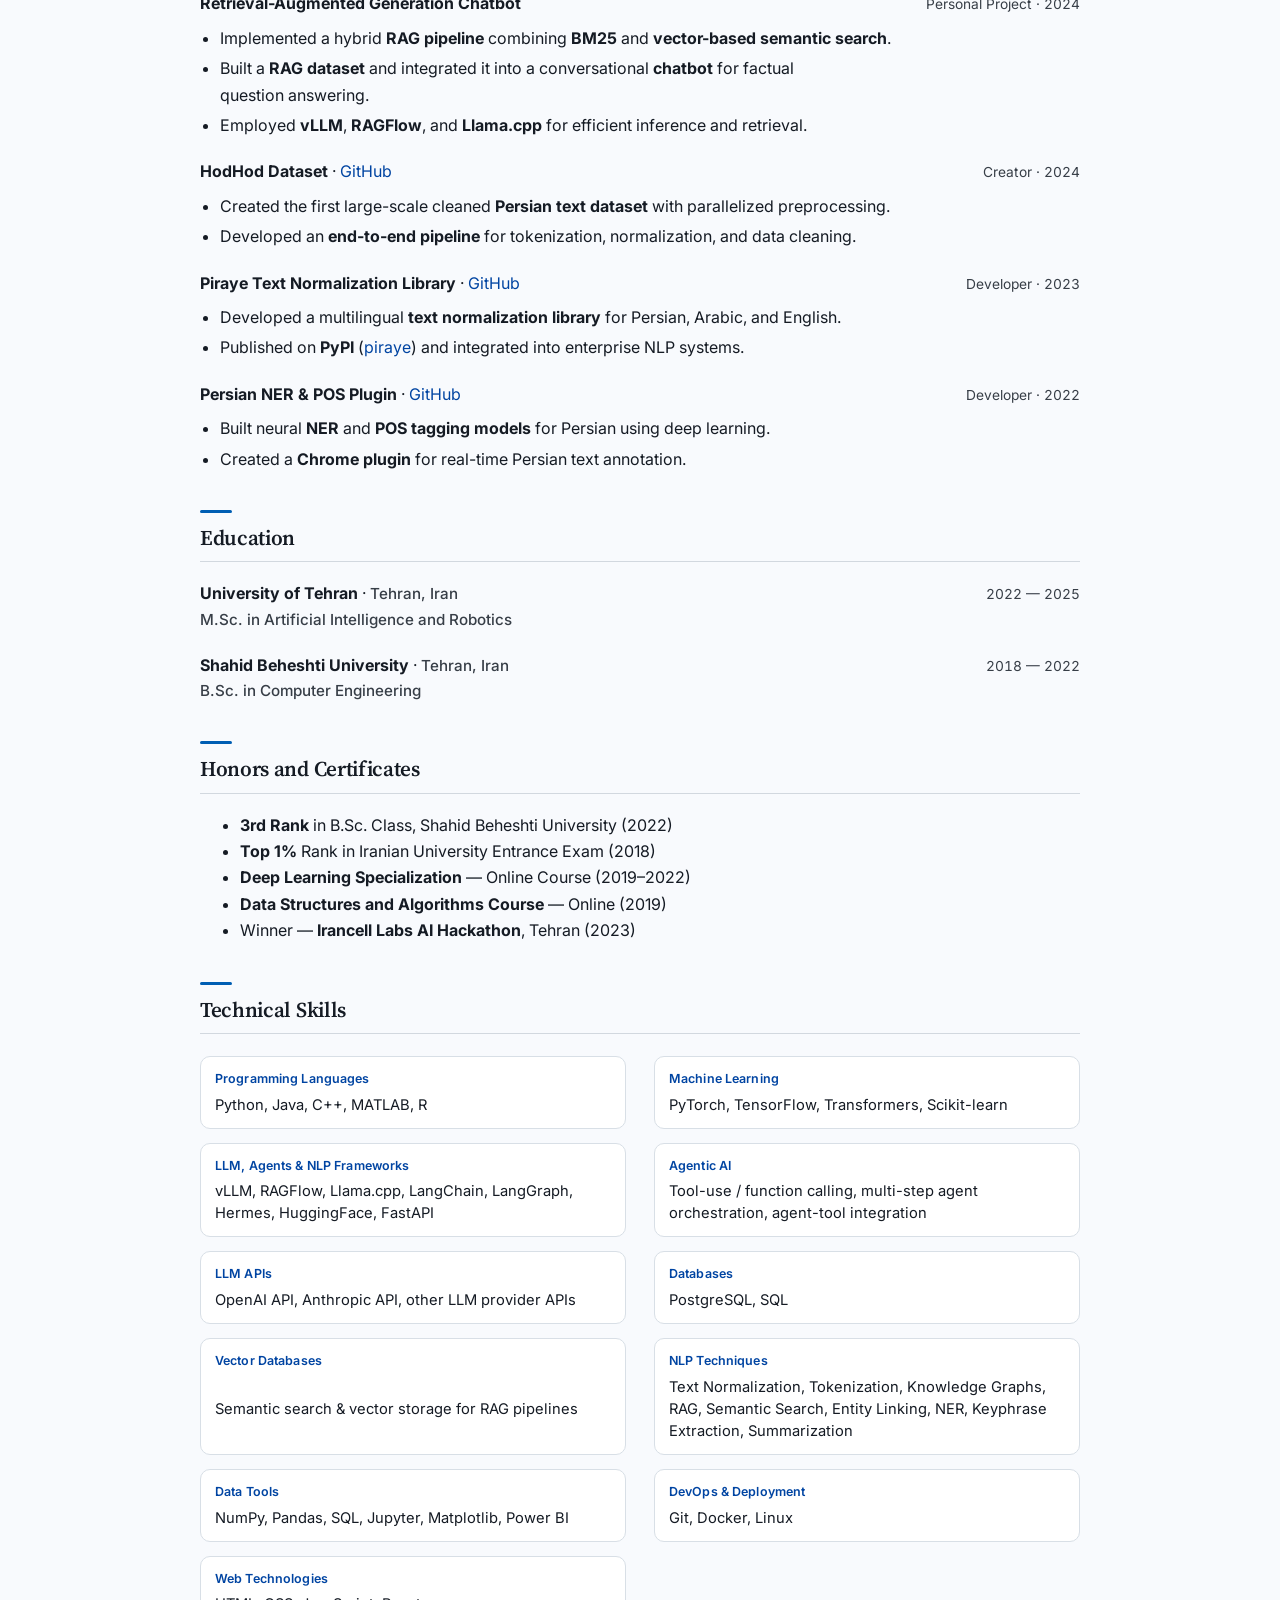
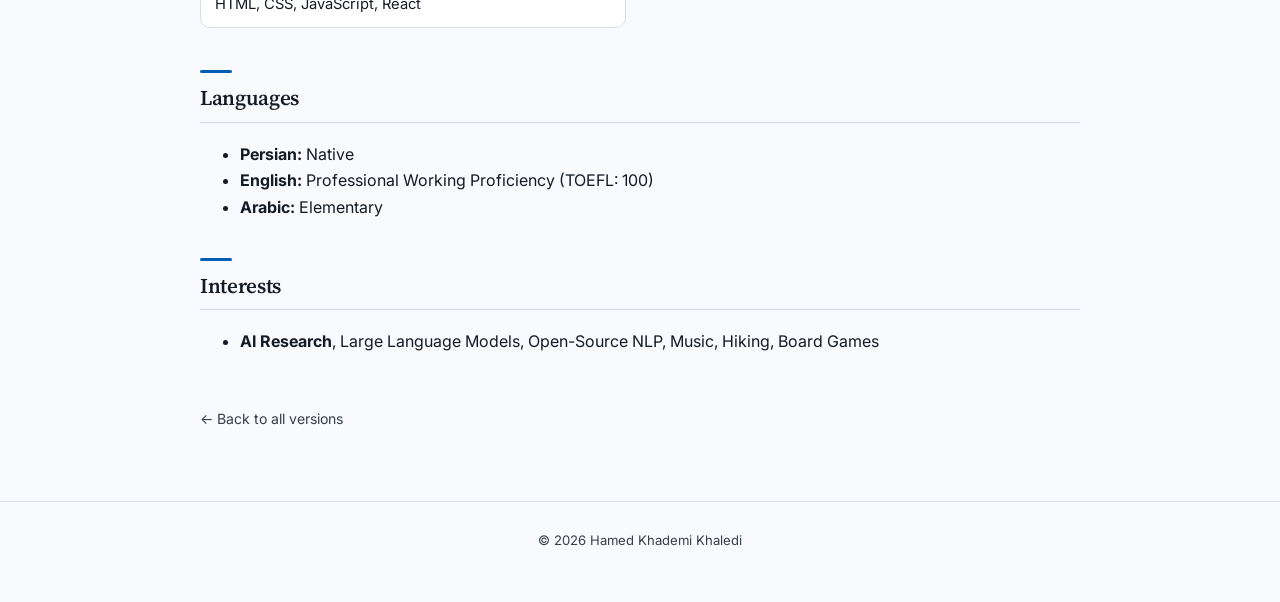
==== commit 46ef67a4: "Polish site styling and interactivity" ====
--- a/cv.html
+++ b/cv.html
@@ -7,7 +7,8 @@
   <meta name="description" content="Industry CV of Hamed Khademi Khaledi, AI Engineer & NLP Researcher." />
   <link rel="stylesheet" href="assets/style.css" />
   <link rel="preconnect" href="https://fonts.googleapis.com" />
-  <link href="https://fonts.googleapis.com/css2?family=Inter:wght@400;500;600;700&display=swap" rel="stylesheet" />
+  <link rel="preconnect" href="https://fonts.gstatic.com" crossorigin />
+  <link href="https://fonts.googleapis.com/css2?family=Inter:wght@400;500;600;700&family=Source+Serif+4:opsz,wght@8..60,400;8..60,600;8..60,700&display=swap" rel="stylesheet" />
 </head>
 <body>
   <nav class="nav">
@@ -23,7 +24,6 @@
 
   <main class="wrap resume">
     <header class="resume-header">
-      <span class="blob" aria-hidden="true"></span>
       <h1>Hamed Khademi Khaledi</h1>
       <p class="sub">AI Engineer &amp; NLP Researcher</p>
       <div class="contacts">
@@ -178,17 +178,17 @@
     <section class="section" id="skills">
       <h2>Technical Skills</h2>
       <div class="skills">
-        <div class="skill reveal"><div class="label"><b>Programming Languages:</b> Python, Java, C++, MATLAB, R</div><div class="bar"><div class="fill"></div></div></div>
-        <div class="skill reveal"><div class="label"><b>Machine Learning:</b> PyTorch, TensorFlow, Transformers, Scikit-learn</div><div class="bar"><div class="fill"></div></div></div>
-        <div class="skill reveal"><div class="label"><b>LLM, Agents &amp; NLP Frameworks:</b> vLLM, RAGFlow, Llama.cpp, LangChain, LangGraph, Hermes, HuggingFace, FastAPI</div><div class="bar"><div class="fill"></div></div></div>
-        <div class="skill reveal"><div class="label"><b>Agentic AI:</b> Tool-use / function calling, multi-step agent orchestration, agent-tool integration</div><div class="bar"><div class="fill"></div></div></div>
-        <div class="skill reveal"><div class="label"><b>LLM APIs:</b> OpenAI API, Anthropic API, other LLM provider APIs</div><div class="bar"><div class="fill"></div></div></div>
-        <div class="skill reveal"><div class="label"><b>Databases:</b> PostgreSQL, SQL</div><div class="bar"><div class="fill"></div></div></div>
-        <div class="skill reveal"><div class="label"><b>Vector Databases:</b> Semantic search &amp; vector storage for RAG pipelines</div><div class="bar"><div class="fill"></div></div></div>
-        <div class="skill reveal"><div class="label"><b>NLP Techniques:</b> Text Normalization, Tokenization, Knowledge Graphs, RAG, Semantic Search, Entity Linking, NER, Keyphrase Extraction, Summarization</div><div class="bar"><div class="fill"></div></div></div>
-        <div class="skill reveal"><div class="label"><b>Data Tools:</b> NumPy, Pandas, SQL, Jupyter, Matplotlib, Power BI</div><div class="bar"><div class="fill"></div></div></div>
-        <div class="skill reveal"><div class="label"><b>DevOps &amp; Deployment:</b> Git, Docker, Linux</div><div class="bar"><div class="fill"></div></div></div>
-        <div class="skill reveal"><div class="label"><b>Web Technologies:</b> HTML, CSS, JavaScript, React</div><div class="bar"><div class="fill"></div></div></div>
+        <div class="skill reveal"><div class="label">Programming Languages</div><div class="items">Python, Java, C++, MATLAB, R</div></div>
+        <div class="skill reveal"><div class="label">Machine Learning</div><div class="items">PyTorch, TensorFlow, Transformers, Scikit-learn</div></div>
+        <div class="skill reveal"><div class="label">LLM, Agents &amp; NLP Frameworks</div><div class="items">vLLM, RAGFlow, Llama.cpp, LangChain, LangGraph, Hermes, HuggingFace, FastAPI</div></div>
+        <div class="skill reveal"><div class="label">Agentic AI</div><div class="items">Tool-use / function calling, multi-step agent orchestration, agent-tool integration</div></div>
+        <div class="skill reveal"><div class="label">LLM APIs</div><div class="items">OpenAI API, Anthropic API, other LLM provider APIs</div></div>
+        <div class="skill reveal"><div class="label">Databases</div><div class="items">PostgreSQL, SQL</div></div>
+        <div class="skill reveal"><div class="label">Vector Databases</div><div class="items">Semantic search &amp; vector storage for RAG pipelines</div></div>
+        <div class="skill reveal"><div class="label">NLP Techniques</div><div class="items">Text Normalization, Tokenization, Knowledge Graphs, RAG, Semantic Search, Entity Linking, NER, Keyphrase Extraction, Summarization</div></div>
+        <div class="skill reveal"><div class="label">Data Tools</div><div class="items">NumPy, Pandas, SQL, Jupyter, Matplotlib, Power BI</div></div>
+        <div class="skill reveal"><div class="label">DevOps &amp; Deployment</div><div class="items">Git, Docker, Linux</div></div>
+        <div class="skill reveal"><div class="label">Web Technologies</div><div class="items">HTML, CSS, JavaScript, React</div></div>
       </div>
     </section>
 
@@ -217,5 +217,8 @@
 
   <script src="assets/theme.js"></script>
   <script>document.getElementById("year").textContent = new Date().getFullYear();</script>
+<!-- impeccable-live-start -->
+<script src="http://localhost:8400/live.js"></script>
+<!-- impeccable-live-end -->
 </body>
 </html>
--- a/assets/style.css
+++ b/assets/style.css
@@ -1,41 +1,65 @@
+/* ============================================================
+   Hamed Khademi Khaledi — Resume site
+   One committed brand color (editorial blue, OKLCH).
+   Tinted neutrals lean toward that hue, not toward warmth.
+   Serif display + sans body = contrast axis, not Inter-everywhere.
+   ============================================================ */
+
 :root {
-  --bg: #f7f8fb;
-  --bg-elev: #ffffff;
-  --bg-soft: #eef1f7;
-  --text: #1a1f2b;
-  --text-soft: #5b6472;
-  --accent: #4f46e5;
-  --accent-soft: #eef0ff;
-  --border: #e3e7ef;
-  --shadow: 0 10px 30px rgba(20, 30, 60, 0.08);
-  --radius: 16px;
+  /* Brand anchor — one saturated color, identity-driven */
+  --accent:        oklch(0.48 0.16 250);
+  --accent-strong: oklch(0.40 0.18 250);
+  --accent-soft:   oklch(0.96 0.018 250);
+
+  /* Tinted neutrals — slight cool lean toward the accent hue */
+  --bg:        oklch(0.985 0.004 250);
+  --bg-elev:   oklch(1 0 0);
+  --bg-soft:   oklch(0.965 0.006 250);
+  --text:      oklch(0.22 0.02 256);
+  --text-soft: oklch(0.36 0.018 256);
+  --border:    oklch(0.90 0.012 250);
+  --rule:      oklch(0.88 0.012 250);
+
+  --shadow: 0 1px 2px oklch(0.22 0.02 256 / 0.04),
+            0 8px 24px oklch(0.22 0.02 256 / 0.06);
+  --radius: 14px;
   --max: 880px;
 
-  --hero-grad: linear-gradient(120deg, #eef0ff 0%, #f6f0ff 45%, #e8fbff 100%);
-  --blob-1: rgba(99, 102, 241, 0.35);
-  --blob-2: rgba(74, 214, 196, 0.30);
-  --blob-3: rgba(155, 140, 255, 0.32);
-  --hero-text: #1a1f2b;
-  --hero-sub: #4a5260;
+  /* Quiet hero surface — single-hue tonal shift, no rainbow blobs */
+  --hero-surface: linear-gradient(
+    160deg,
+    oklch(0.97 0.018 250) 0%,
+    oklch(0.95 0.022 250) 100%
+  );
+  --hero-text: var(--text);
+  --hero-sub:  oklch(0.36 0.02 256);
 }
 
 [data-theme="dark"] {
-  --bg: #0e1117;
-  --bg-elev: #161b22;
-  --bg-soft: #1c232d;
-  --text: #e6e9ef;
-  --text-soft: #97a0b0;
-  --accent: #818cf8;
-  --accent-soft: #1e2440;
-  --border: #2a313c;
-  --shadow: 0 10px 30px rgba(0, 0, 0, 0.45);
-
-  --hero-grad: linear-gradient(120deg, #1b2138 0%, #271b3c 45%, #102a33 100%);
-  --blob-1: rgba(129, 140, 248, 0.40);
-  --blob-2: rgba(74, 214, 196, 0.28);
-  --blob-3: rgba(155, 140, 255, 0.34);
-  --hero-text: #eef1f8;
-  --hero-sub: #aab2c2;
+  --accent:        oklch(0.72 0.15 250);
+  /* ponytail: saturated blue link tops out ~4.2:1 on this dark bg; it is
+     interactive UI text (not body prose) and gains contrast via underline. */
+  --accent-strong: oklch(0.94 0.12 250);
+  --accent-soft:   oklch(0.30 0.04 250);
+
+  --bg:        oklch(0.20 0.012 256);
+  --bg-elev:   oklch(0.24 0.014 256);
+  --bg-soft:    oklch(0.28 0.016 256);
+  --text:      oklch(0.97 0.005 256);
+  --text-soft: oklch(0.95 0.014 256);
+  --border:    oklch(0.34 0.014 256);
+  --rule:      oklch(0.36 0.014 256);
+
+  --shadow: 0 1px 2px oklch(0 0 0 / 0.3),
+            0 8px 24px oklch(0 0 0 / 0.4);
+
+  --hero-surface: linear-gradient(
+    160deg,
+    oklch(0.255 0.022 256) 0%,
+    oklch(0.215 0.020 256) 100%
+  );
+  --hero-text: oklch(0.98 0.005 256);
+  --hero-sub:  oklch(0.93 0.014 256);
 }
 
 * { box-sizing: border-box; }
@@ -48,13 +72,24 @@
     Helvetica, Arial, sans-serif;
   background: var(--bg);
   color: var(--text);
-  line-height: 1.6;
+  line-height: 1.65;
+  font-size: 16px;
   -webkit-font-smoothing: antialiased;
+  text-rendering: optimizeLegibility;
   transition: background 0.25s ease, color 0.25s ease;
 }
 
-a { color: var(--accent); text-decoration: none; }
-a:hover { text-decoration: underline; }
+/* Serif display face — headings only, contrast axis against Inter body */
+h1, h2, h3 {
+  font-family: "Source Serif 4", "Newsreader", Georgia, "Times New Roman",
+    serif;
+  font-weight: 600;
+  letter-spacing: -0.015em;
+  text-wrap: balance;
+}
+
+a { color: var(--accent-strong); text-decoration: none; }
+a:hover { text-decoration: underline; text-underline-offset: 2px; }
 
 .wrap { max-width: var(--max); margin: 0 auto; padding: 0 24px; }
 
@@ -62,21 +97,22 @@
 .nav {
   position: sticky;
   top: 0;
-  z-index: 20;
-  background: color-mix(in srgb, var(--bg-elev) 85%, transparent);
-  backdrop-filter: saturate(180%) blur(12px);
+  z-index: 30;
+  background: color-mix(in srgb, var(--bg-elev) 88%, transparent);
+  backdrop-filter: saturate(160%) blur(12px);
+  -webkit-backdrop-filter: saturate(160%) blur(12px);
   border-bottom: 1px solid var(--border);
 }
 .nav-inner {
   display: flex;
   align-items: center;
   justify-content: space-between;
-  height: 62px;
-}
-.brand { font-weight: 700; letter-spacing: -0.01em; }
+  height: 60px;
+}
+.brand { font-size: 0.95rem; font-weight: 600; letter-spacing: -0.01em; }
 .brand a { color: var(--text); }
 .brand a:hover { text-decoration: none; }
-.nav-links { display: flex; align-items: center; gap: 18px; }
+.nav-links { display: flex; align-items: center; gap: 22px; }
 .nav-links a {
   color: var(--text-soft);
   font-size: 0.92rem;
@@ -88,220 +124,206 @@
   display: inline-flex;
   align-items: center;
   justify-content: center;
-  width: 38px;
-  height: 38px;
-  border-radius: 10px;
+  width: 36px;
+  height: 36px;
+  border-radius: 9px;
   border: 1px solid var(--border);
   background: var(--bg-elev);
   color: var(--text);
   cursor: pointer;
-  font-size: 1rem;
-  transition: transform 0.15s ease, border-color 0.15s ease;
-}
-.theme-toggle:hover { transform: translateY(-1px); border-color: var(--accent); }
-
-/* ---------- Gradient hero + floating blobs ---------- */
+  font-size: 0.95rem;
+  transition: border-color 0.15s ease, color 0.15s ease;
+}
+.theme-toggle:hover { border-color: var(--accent); color: var(--accent-strong); }
+
+/* ---------- Hero surfaces (landing + resume headers) ----------
+   Single-hue tonal gradient, no blurred color blobs, no
+   background-clip:text. Solid ink for the name, serif face
+   carries the hierarchy. */
 .hero,
 .resume-header {
   position: relative;
-  overflow: hidden;
+  background: var(--hero-surface);
+  color: var(--hero-text);
+  border: 1px solid var(--border);
   border-radius: var(--radius);
-  background: var(--hero-grad);
-  background-size: 200% 200%;
-  animation: heroShift 14s ease infinite;
-  color: var(--hero-text);
 }
 .hero > *,
-.resume-header > * { position: relative; z-index: 2; }
-
-.hero::before, .hero::after,
-.resume-header::before, .resume-header::after {
-  content: "";
-  position: absolute;
-  border-radius: 50%;
-  filter: blur(46px);
-  z-index: 1;
-  pointer-events: none;
-}
-.hero::before, .resume-header::before {
-  width: 260px; height: 260px;
-  background: var(--blob-1);
-  top: -70px; left: -40px;
-  animation: float1 11s ease-in-out infinite;
-}
-.hero::after, .resume-header::after {
-  width: 220px; height: 220px;
-  background: var(--blob-2);
-  bottom: -70px; right: -30px;
-  animation: float2 13s ease-in-out infinite;
-}
-/* third blob via an inner span for richer motion */
-.blob {
-  position: absolute;
-  width: 180px; height: 180px;
-  border-radius: 50%;
-  background: var(--blob-3);
-  filter: blur(40px);
-  z-index: 1;
-  top: 30%; right: 30%;
-  animation: float3 15s ease-in-out infinite;
-  pointer-events: none;
-}
-
-@keyframes heroShift {
-  0% { background-position: 0% 50%; }
-  50% { background-position: 100% 50%; }
-  100% { background-position: 0% 50%; }
-}
-@keyframes float1 {
-  0%, 100% { transform: translate(0, 0) scale(1); }
-  50% { transform: translate(40px, 30px) scale(1.1); }
-}
-@keyframes float2 {
-  0%, 100% { transform: translate(0, 0) scale(1); }
-  50% { transform: translate(-35px, -25px) scale(1.12); }
-}
-@keyframes float3 {
-  0%, 100% { transform: translate(0, 0) scale(1); }
-  50% { transform: translate(-30px, 35px) scale(0.9); }
-}
+.resume-header > * { position: relative; }
 
 /* ---------- Hero (landing) ---------- */
 .hero {
-  padding: 78px 28px 46px;
+  padding: 72px 32px 52px;
   text-align: center;
-  margin-top: 34px;
+  margin-top: 32px;
 }
 .hero h1 {
-  font-size: clamp(2.2rem, 6vw, 3.4rem);
-  margin: 0 0 10px;
-  letter-spacing: -0.02em;
-  background: linear-gradient(120deg, var(--accent), #9b8cff 60%, #2bb6a8);
-  -webkit-background-clip: text;
-  background-clip: text;
-  color: transparent;
-}
+  font-size: clamp(2.4rem, 5vw, 3.4rem);
+  line-height: 1.08;
+  margin: 0 0 12px;
+  color: var(--hero-text);
+}
+.hero h1 .accent { color: var(--accent-strong); }
 .hero .tagline {
-  font-size: 1.15rem;
+  font-size: 1.12rem;
   color: var(--hero-sub);
-  margin: 0 auto 22px;
-  max-width: 620px;
+  margin: 0 auto 24px;
+  max-width: 56ch;
+  text-wrap: pretty;
 }
 .hero .contacts {
   display: flex;
   flex-wrap: wrap;
-  gap: 10px 22px;
+  gap: 8px 22px;
   justify-content: center;
-  font-size: 0.95rem;
+  font-size: 0.94rem;
 }
 .hero .contacts a { color: var(--hero-sub); }
-.hero .contacts a:hover { color: var(--accent); }
+.hero .contacts a:hover { color: var(--accent-strong); text-decoration: none; }
+.hero .contacts span { color: var(--hero-sub); }
 
 /* ---------- Version cards ---------- */
 .cards {
   display: grid;
-  grid-template-columns: repeat(auto-fit, minmax(260px, 1fr));
-  gap: 22px;
-  padding: 36px 0 60px;
+  grid-template-columns: repeat(auto-fit, minmax(280px, 1fr));
+  gap: 20px;
+  padding: 40px 0 64px;
 }
 .card {
   display: block;
   background: var(--bg-elev);
   border: 1px solid var(--border);
   border-radius: var(--radius);
-  padding: 28px;
+  padding: 30px 28px;
   box-shadow: var(--shadow);
   transition: transform 0.18s ease, border-color 0.18s ease;
   color: var(--text);
 }
 .card:hover {
-  transform: translateY(-4px);
+  transform: translateY(-3px);
   border-color: var(--accent);
   text-decoration: none;
 }
-.card .ico {
-  font-size: 1.8rem;
-  width: 52px; height: 52px;
-  display: grid; place-items: center;
-  border-radius: 14px;
-  background: var(--accent-soft);
-  color: var(--accent);
-  margin-bottom: 16px;
-}
-.card h3 { margin: 0 0 6px; font-size: 1.25rem; }
-.card p { margin: 0; color: var(--text-soft); font-size: 0.95rem; }
-.card .go { margin-top: 16px; font-weight: 600; color: var(--accent); }
+.card h3 {
+  font-size: 1.3rem;
+  margin: 0 0 8px;
+  color: var(--text);
+}
+.card p {
+  margin: 0;
+  color: var(--text-soft);
+  font-size: 0.96rem;
+  max-width: 42ch;
+  text-wrap: pretty;
+}
+
+/* One deliberate accent marker — not a card icon, not a site-wide
+   numbered scaffold. A short rule, only on the landing cards. */
+.card .marker {
+  width: 28px;
+  height: 2px;
+  background: var(--accent);
+  margin-bottom: 18px;
+  border-radius: 2px;
+}
 
 /* ---------- Resume page ---------- */
-.resume { padding: 40px 0 70px; }
+.resume { padding: 32px 0 70px; }
 .resume-header {
   text-align: center;
-  padding: 54px 28px 40px;
-  margin-bottom: 8px;
+  padding: 48px 28px 36px;
+  margin-bottom: 4px;
 }
 .resume-header h1 {
-  font-size: clamp(1.8rem, 5vw, 2.6rem);
+  font-size: clamp(1.9rem, 4.5vw, 2.6rem);
+  line-height: 1.1;
   margin: 0 0 8px;
-  letter-spacing: -0.02em;
   color: var(--hero-text);
 }
-.resume-header .sub { color: var(--hero-sub); margin: 0 0 12px; }
+.resume-header .sub {
+  color: var(--hero-sub);
+  margin: 0 0 14px;
+  font-size: 1.02rem;
+}
 .resume-header .contacts {
-  display: flex; flex-wrap: wrap; gap: 6px 18px;
-  justify-content: center; font-size: 0.9rem; color: var(--hero-sub);
+  display: flex;
+  flex-wrap: wrap;
+  gap: 6px 18px;
+  justify-content: center;
+  font-size: 0.88rem;
+  color: var(--hero-sub);
 }
 .resume-header .contacts a { color: var(--hero-sub); }
-.resume-header .contacts a:hover { color: var(--accent); }
+.resume-header .contacts a:hover { color: var(--accent-strong); text-decoration: none; }
 
 /* ---------- Section pill nav (TOC) ---------- */
 .toc {
   position: sticky;
-  top: 62px;
-  z-index: 15;
-  background: color-mix(in srgb, var(--bg) 88%, transparent);
-  backdrop-filter: saturate(160%) blur(10px);
+  top: 60px;
+  z-index: 20;
+  background: color-mix(in srgb, var(--bg) 90%, transparent);
+  backdrop-filter: saturate(150%) blur(10px);
+  -webkit-backdrop-filter: saturate(150%) blur(10px);
   border-bottom: 1px solid var(--border);
-  margin: 22px 0 8px;
+  margin: 20px 0 4px;
 }
 .toc-inner {
   display: flex;
-  gap: 8px;
+  gap: 6px;
   padding: 10px 0;
   overflow-x: auto;
   scrollbar-width: none;
 }
 .toc-inner::-webkit-scrollbar { display: none; }
 .toc a {
-  padding: 6px 14px;
+  padding: 6px 13px;
   border-radius: 999px;
   font-size: 0.82rem;
-  font-weight: 600;
-  color: var(--text-soft);
-  border: 1px solid var(--border);
-  background: var(--bg-elev);
+  font-weight: 500;
+  color: var(--text-soft);
+  border: 1px solid transparent;
   white-space: nowrap;
-  transition: all 0.15s ease;
-}
-.toc a:hover { color: var(--text); text-decoration: none; border-color: var(--accent); }
+  transition: color 0.15s ease, border-color 0.15s ease;
+}
+.toc a:hover {
+  color: var(--text);
+  text-decoration: none;
+  border-color: var(--border);
+}
+/* Active = ink text + accent underline bar, not a saturated fill */
 .toc a.active {
+  color: var(--text);
+  border-color: var(--accent);
+  background: var(--accent-soft);
+}
+
+/* ---------- Sections ---------- */
+.section {
+  margin-top: 38px;
+  scroll-margin-top: 110px;
+}
+.section > h2 {
+  font-size: 1.32rem;
+  line-height: 1.25;
+  margin: 0 0 18px;
+  padding-bottom: 10px;
+  color: var(--text);
+  border-bottom: 1px solid var(--rule);
+  /* Short accent rule above the section, not a side-stripe on cards
+     and not a tiny tracked uppercase eyebrow */
+  position: relative;
+}
+.section > h2::before {
+  content: "";
+  display: block;
+  width: 32px;
+  height: 3px;
   background: var(--accent);
-  color: #fff;
-  border-color: var(--accent);
-}
-
-/* ---------- Sections & reveal ---------- */
-.section { margin-top: 34px; scroll-margin-top: 120px; }
-.section > h2 {
-  font-size: 1.05rem;
-  text-transform: uppercase;
-  letter-spacing: 0.08em;
-  color: var(--accent);
-  margin: 0 0 14px;
-  padding-bottom: 8px;
-  border-bottom: 2px solid var(--border);
-}
-
-.entry { margin-bottom: 18px; }
+  border-radius: 2px;
+  margin-bottom: 12px;
+}
+
+.entry { margin-bottom: 20px; }
 .entry .row {
   display: flex;
   justify-content: space-between;
@@ -309,55 +331,99 @@
   gap: 16px;
   flex-wrap: wrap;
 }
-.entry .title { font-weight: 700; }
-.entry .org { color: var(--text-soft); font-weight: 500; }
-.entry .meta { color: var(--text-soft); font-size: 0.88rem; white-space: nowrap; }
-.entry ul { margin: 6px 0 0; padding-left: 20px; }
-.entry ul li { margin: 3px 0; }
-
-.summary p { color: var(--text); margin: 0; }
-
-/* ---------- Animated skill bars ---------- */
+.entry .title { font-weight: 700; color: var(--text); }
+.entry .org {
+  color: var(--text-soft);
+  font-weight: 500;
+  font-size: 0.95rem;
+}
+.entry .meta {
+  color: var(--text-soft);
+  font-size: 0.86rem;
+  white-space: nowrap;
+  font-variant-numeric: tabular-nums;
+}
+.entry ul {
+  margin: 8px 0 0;
+  padding-left: 20px;
+}
+.entry ul li {
+  margin: 4px 0;
+  max-width: 70ch;
+  text-wrap: pretty;
+}
+.entry ul li b { color: var(--text); font-weight: 600; }
+
+.summary p {
+  color: var(--text);
+  margin: 0;
+  max-width: 70ch;
+  text-wrap: pretty;
+}
+
+/* Publication entry — indent so it reads as a citation, not a bullet */
+#publications ul li {
+  list-style: none;
+  margin-left: -20px;
+  padding-left: 16px;
+  border-left: 2px solid var(--rule);
+  max-width: 68ch;
+}
+
+/* ---------- Skills ---------- */
+/* Definition-list grid: category label + inline comma-separated tools.
+   No animated bars — they all filled to 100% and carried no signal. */
 .skills {
   display: grid;
   grid-template-columns: repeat(auto-fit, minmax(280px, 1fr));
-  gap: 16px 28px;
-}
-.skill { margin: 0; }
-.skill .label { font-size: 0.92rem; }
-.skill .label b { color: var(--text); }
-.skill .bar {
-  height: 7px;
-  border-radius: 999px;
-  background: var(--bg-soft);
-  margin-top: 7px;
-  overflow: hidden;
-}
-.skill .fill {
-  height: 100%;
-  width: 0;
-  border-radius: 999px;
-  background: linear-gradient(90deg, var(--accent), #9b8cff 70%, #2bb6a8);
-  transition: width 1s cubic-bezier(0.2, 0.8, 0.2, 1);
-}
-.skill.is-visible .fill { width: 100%; }
-
-.back-link { display: inline-block; margin-top: 30px; color: var(--text-soft); font-size: 0.9rem; }
-.back-link:hover { color: var(--accent); }
+  gap: 14px 28px;
+  padding: 4px 0;
+}
+.skill {
+  display: grid;
+  grid-template-columns: 1fr;
+  gap: 4px;
+  padding: 12px 14px;
+  background: var(--bg-elev);
+  border: 1px solid var(--border);
+  border-radius: 10px;
+}
+.skill .label {
+  font-size: 0.78rem;
+  font-weight: 600;
+  color: var(--accent-strong);
+  letter-spacing: 0.01em;
+  text-transform: none;
+}
+.skill .items {
+  font-size: 0.92rem;
+  color: var(--text);
+  line-height: 1.5;
+}
+
+.back-link {
+  display: inline-block;
+  margin-top: 36px;
+  color: var(--text-soft);
+  font-size: 0.88rem;
+}
+.back-link:hover { color: var(--accent-strong); }
 
 footer {
   text-align: center;
   color: var(--text-soft);
-  font-size: 0.85rem;
-  padding: 30px 0 50px;
+  font-size: 0.82rem;
+  padding: 28px 0 50px;
   border-top: 1px solid var(--border);
 }
 
-/* ---------- Scroll-reveal ---------- */
+/* ---------- Scroll-reveal (toned down) ----------
+   Was 26px translate + 0.6s — too much, read as "AI entrance".
+   Now 10px + 0.4s, opacity-based, subtle presence. */
 .reveal {
   opacity: 0;
-  transform: translateY(26px);
-  transition: opacity 0.6s ease, transform 0.6s ease;
+  transform: translateY(10px);
+  transition: opacity 0.4s ease, transform 0.4s ease;
 }
 .reveal.is-visible {
   opacity: 1;
@@ -365,14 +431,21 @@
 }
 
 @media (prefers-reduced-motion: reduce) {
+  html { scroll-behavior: auto; }
   .reveal { opacity: 1; transform: none; transition: none; }
-  .hero, .resume-header, .hero::before, .hero::after,
-  .resume-header::before, .resume-header::after, .blob { animation: none; }
-  .skill .fill { transition: none; }
-  .skill.is-visible .fill { width: 100%; }
+  .card { transition: none; }
 }
 
 @media (max-width: 520px) {
-  .nav-links { gap: 12px; }
+  .nav-links { gap: 14px; }
+  .nav-links a { font-size: 0.88rem; }
+  .hero { padding: 56px 22px 40px; }
+  .resume-header { padding: 40px 22px 30px; }
   .resume-header .contacts { font-size: 0.82rem; }
-}
+  .entry .meta { white-space: normal; }
+}
+
+@media (max-width: 380px) {
+  .hero h1 { font-size: clamp(2rem, 8vw, 2.6rem); }
+  .card { padding: 24px 22px; }
+}
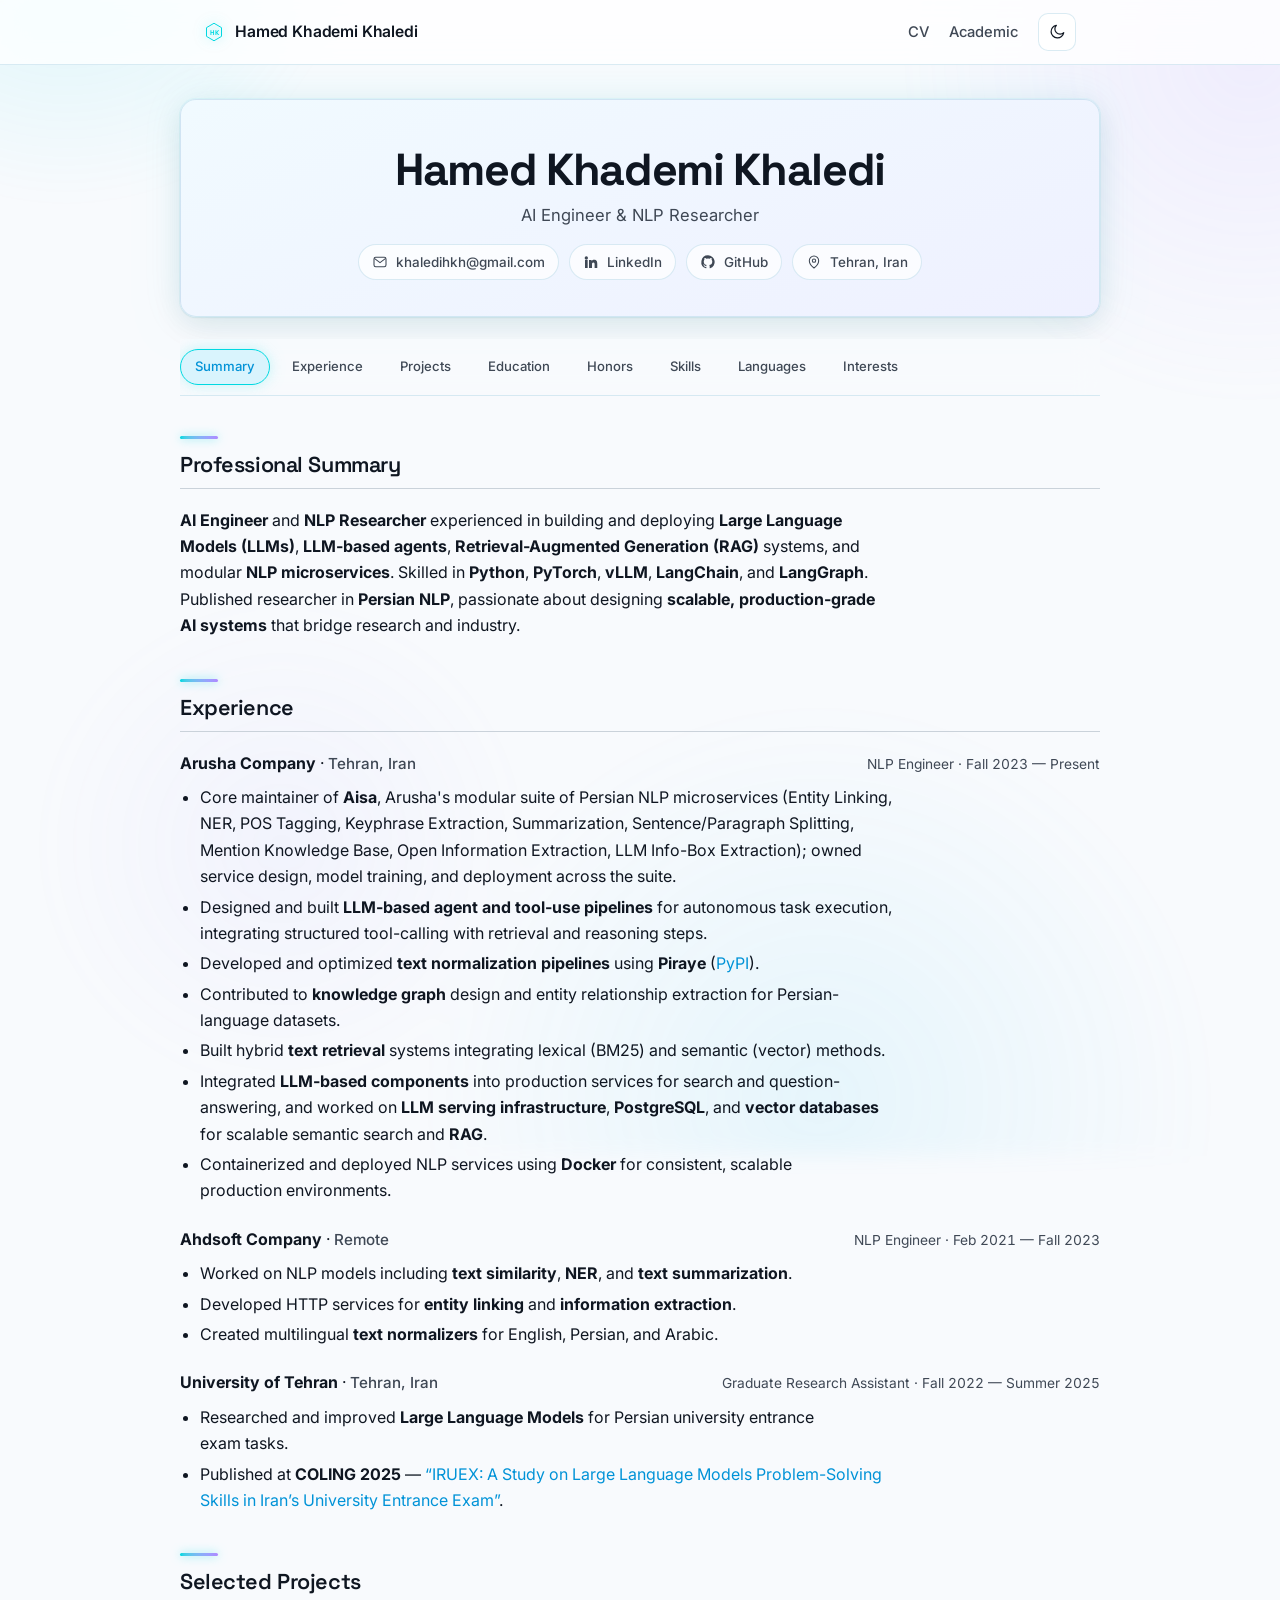
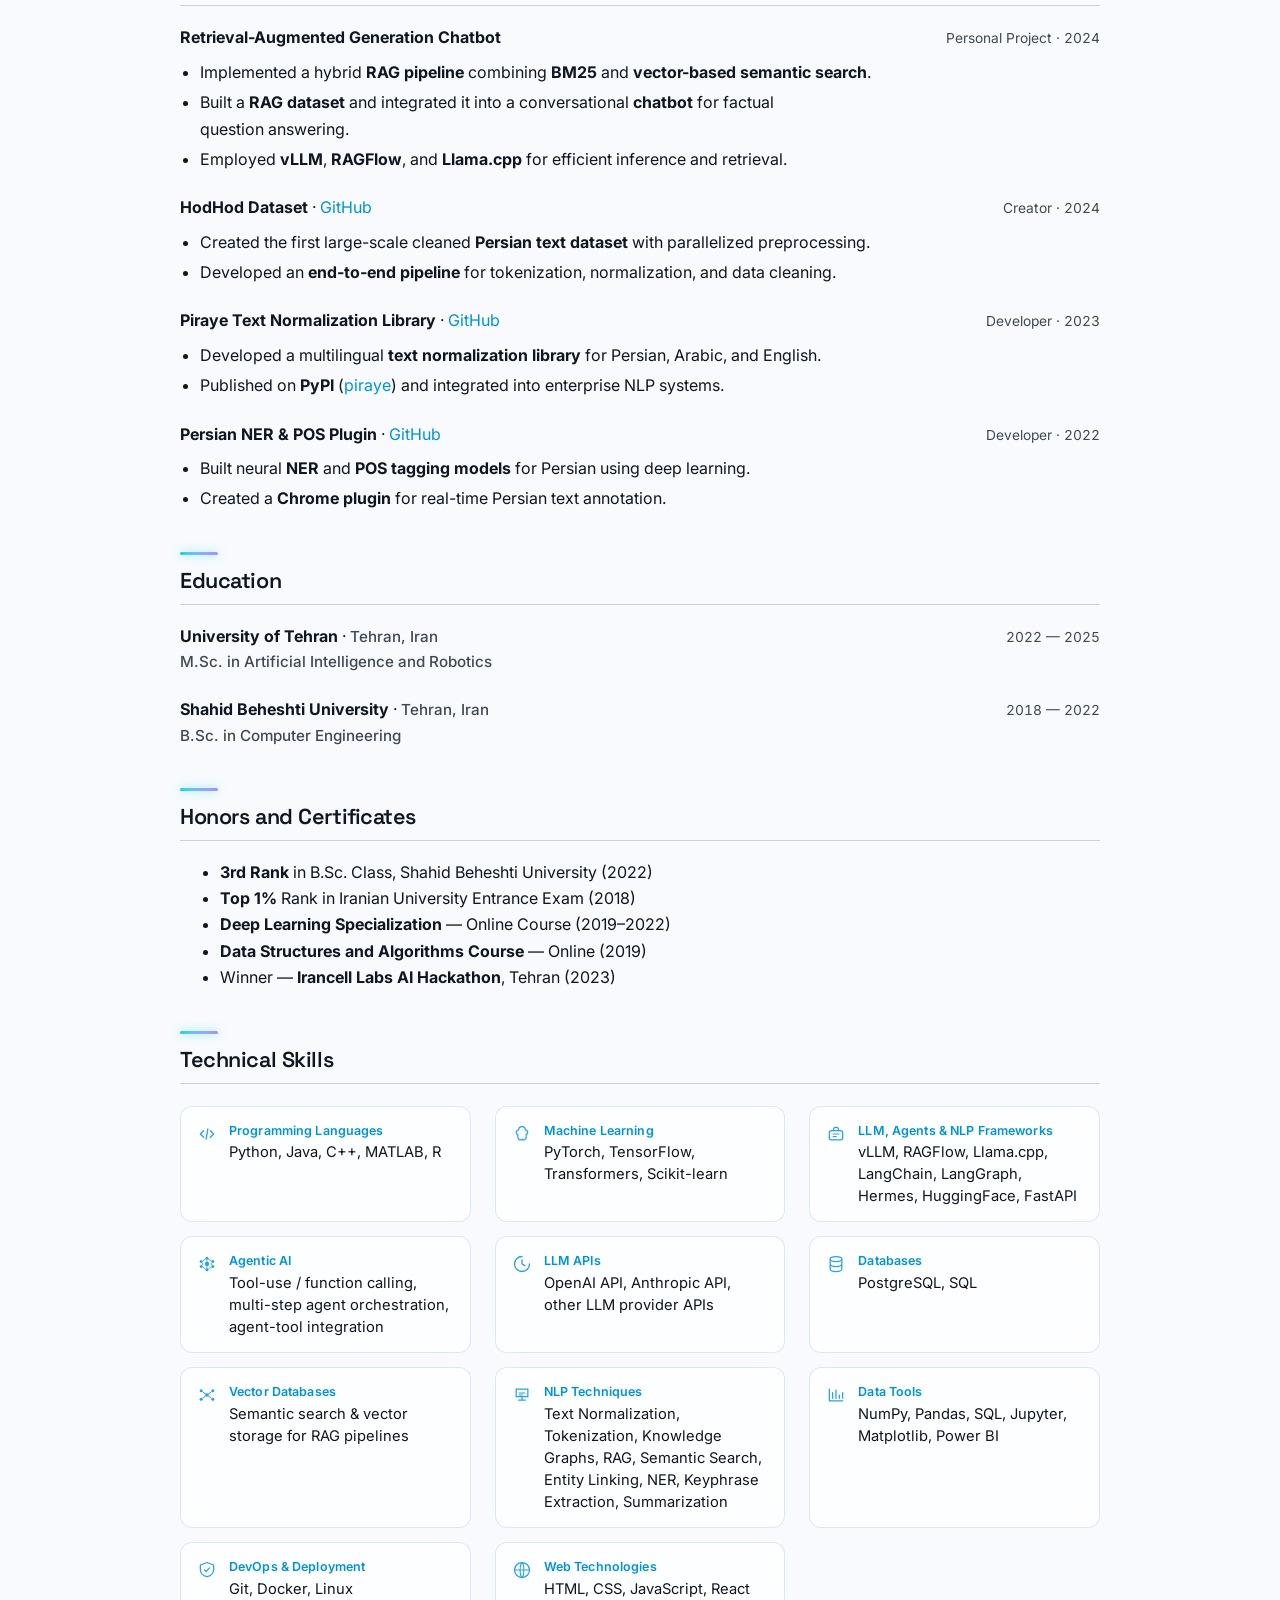
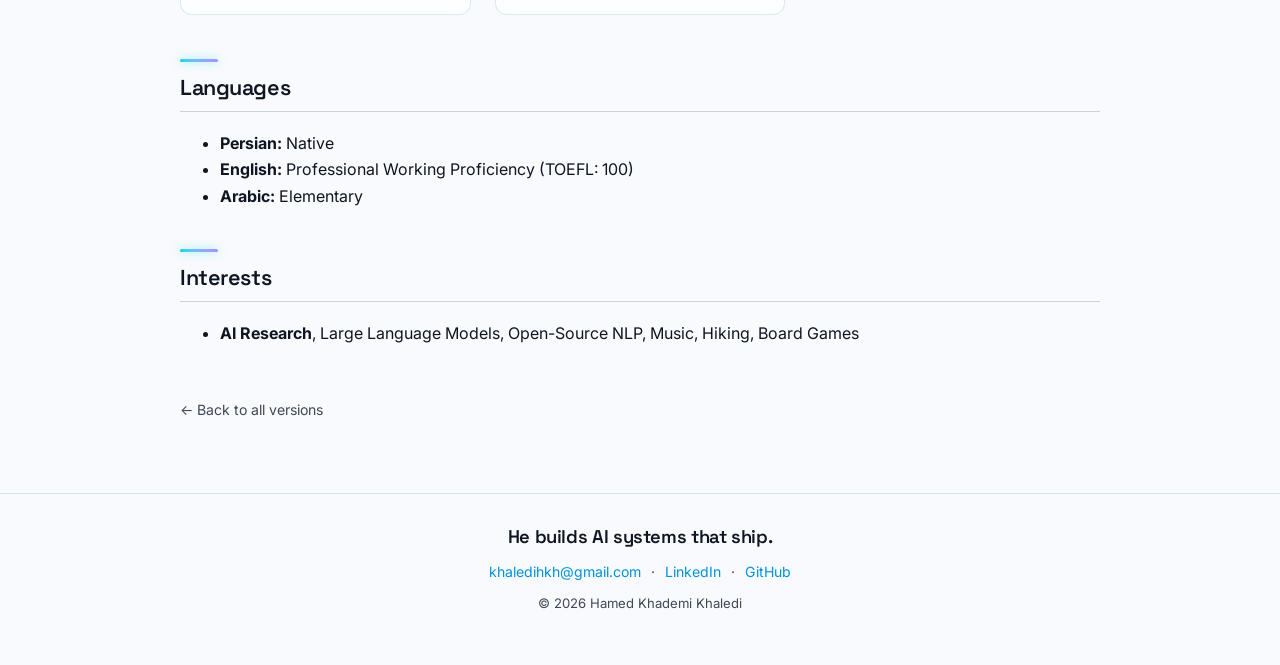
==== commit 7178230e: "Refine site layout, styling and interactions" ====
--- a/cv.html
+++ b/cv.html
@@ -1,5 +1,5 @@
 <!DOCTYPE html>
-<html lang="en" data-theme="light">
+<html lang="en" class="no-js" data-theme="light">
 <head>
   <meta charset="UTF-8" />
   <meta name="viewport" content="width=device-width, initial-scale=1.0" />
@@ -8,29 +8,56 @@
   <link rel="stylesheet" href="assets/style.css" />
   <link rel="preconnect" href="https://fonts.googleapis.com" />
   <link rel="preconnect" href="https://fonts.gstatic.com" crossorigin />
-  <link href="https://fonts.googleapis.com/css2?family=Inter:wght@400;500;600;700&family=Source+Serif+4:opsz,wght@8..60,400;8..60,600;8..60,700&display=swap" rel="stylesheet" />
+  <link href="https://fonts.googleapis.com/css2?family=Inter:wght@400;500;600;700&family=Space+Grotesk:wght@500;600;700&display=swap" rel="stylesheet" />
 </head>
 <body>
+  <div class="aurora" aria-hidden="true"></div>
   <nav class="nav">
     <div class="wrap nav-inner">
-      <div class="brand"><a href="index.html">Hamed Khademi Khaledi</a></div>
+      <div class="brand">
+        <a href="index.html">
+          <span class="mark" aria-hidden="true">
+            <svg viewBox="0 0 32 32" fill="none" xmlns="http://www.w3.org/2000/svg">
+              <path d="M16 2 28 9v14L16 30 4 23V9L16 2Z" stroke="currentColor" stroke-width="1.6" stroke-linejoin="round"/>
+              <text x="16" y="21" text-anchor="middle" font-family="Space Grotesk, Inter, sans-serif" font-size="11" font-weight="700" fill="currentColor" letter-spacing="-0.5">HK</text>
+            </svg>
+          </span>
+          Hamed Khademi Khaledi
+        </a>
+      </div>
       <div class="nav-links">
         <a href="cv.html">CV</a>
         <a href="work.html">Academic</a>
-        <button class="theme-toggle" data-theme-toggle aria-label="Toggle theme" title="Toggle light/dark">🌓</button>
+        <button class="theme-toggle" data-theme-toggle aria-label="Toggle theme" title="Toggle light/dark">
+          <svg viewBox="0 0 24 24" fill="none" xmlns="http://www.w3.org/2000/svg" width="18" height="18">
+            <path d="M21 12.8A8.5 8.5 0 1 1 11.2 3a6.6 6.6 0 0 0 9.8 9.8Z" stroke="currentColor" stroke-width="1.6" stroke-linejoin="round"/>
+          </svg>
+        </button>
       </div>
     </div>
   </nav>
 
   <main class="wrap resume">
-    <header class="resume-header">
+    <header class="resume-header hero-anim">
       <h1>Hamed Khademi Khaledi</h1>
       <p class="sub">AI Engineer &amp; NLP Researcher</p>
       <div class="contacts">
-        <a href="mailto:khaledihkh@gmail.com">khaledihkh@gmail.com</a>
-        <a href="https://www.linkedin.com/in/hamed-khademi/" target="_blank" rel="noopener">LinkedIn</a>
-        <a href="https://github.com/hamedkhaledi" target="_blank" rel="noopener">GitHub</a>
-        <span>Tehran, Iran</span>
+        <a class="contact-chip" href="mailto:khaledihkh@gmail.com">
+          <svg viewBox="0 0 24 24" fill="none" xmlns="http://www.w3.org/2000/svg"><rect x="3" y="5" width="18" height="14" rx="2.5" stroke="currentColor" stroke-width="1.6"/><path d="m4 7 8 6 8-6" stroke="currentColor" stroke-width="1.6" stroke-linecap="round" stroke-linejoin="round"/></svg>
+          khaledihkh@gmail.com
+        </a>
+        <a class="contact-chip" href="https://www.linkedin.com/in/hamed-khademi/" target="_blank" rel="noopener">
+          <svg viewBox="0 0 24 24" fill="currentColor" xmlns="http://www.w3.org/2000/svg"><path d="M4.98 3.5a2.5 2.5 0 1 1 0 5 2.5 2.5 0 0 1 0-5ZM3 9h4v12H3V9Zm6 0h3.8v1.7h.05c.53-1 1.83-2.05 3.77-2.05 4.03 0 4.78 2.65 4.78 6.1V21h-4v-5.4c0-1.3-.02-2.96-1.8-2.96-1.8 0-2.08 1.4-2.08 2.86V21H9V9Z"/></svg>
+          LinkedIn
+        </a>
+        <a class="contact-chip" href="https://github.com/hamedkhaledi" target="_blank" rel="noopener">
+          <svg viewBox="0 0 24 24" fill="currentColor" xmlns="http://www.w3.org/2000/svg"><path d="M12 2a10 10 0 0 0-3.16 19.49c.5.09.68-.22.68-.48v-1.7c-2.78.6-3.37-1.34-3.37-1.34-.45-1.16-1.1-1.47-1.1-1.47-.9-.62.07-.6.07-.6 1 .07 1.53 1.03 1.53 1.03.9 1.53 2.34 1.09 2.91.83.09-.65.35-1.09.63-1.34-2.22-.25-4.55-1.11-4.55-4.94 0-1.09.39-1.98 1.03-2.68-.1-.25-.45-1.27.1-2.65 0 0 .84-.27 2.75 1.02a9.5 9.5 0 0 1 5 0c1.91-1.29 2.75-1.02 2.75-1.02.55 1.38.2 2.4.1 2.65.64.7 1.03 1.59 1.03 2.68 0 3.84-2.34 4.69-4.57 4.94.36.31.68.92.68 1.85v2.74c0 .27.18.58.69.48A10 10 0 0 0 12 2Z"/></svg>
+          GitHub
+        </a>
+        <span class="contact-chip">
+          <svg viewBox="0 0 24 24" fill="none" xmlns="http://www.w3.org/2000/svg"><path d="M12 21s7-5.5 7-11a7 7 0 1 0-14 0c0 5.5 7 11 7 11Z" stroke="currentColor" stroke-width="1.6" stroke-linejoin="round"/><circle cx="12" cy="10" r="2.5" stroke="currentColor" stroke-width="1.6"/></svg>
+          Tehran, Iran
+        </span>
       </div>
     </header>
 
@@ -178,17 +205,17 @@
     <section class="section" id="skills">
       <h2>Technical Skills</h2>
       <div class="skills">
-        <div class="skill reveal"><div class="label">Programming Languages</div><div class="items">Python, Java, C++, MATLAB, R</div></div>
-        <div class="skill reveal"><div class="label">Machine Learning</div><div class="items">PyTorch, TensorFlow, Transformers, Scikit-learn</div></div>
-        <div class="skill reveal"><div class="label">LLM, Agents &amp; NLP Frameworks</div><div class="items">vLLM, RAGFlow, Llama.cpp, LangChain, LangGraph, Hermes, HuggingFace, FastAPI</div></div>
-        <div class="skill reveal"><div class="label">Agentic AI</div><div class="items">Tool-use / function calling, multi-step agent orchestration, agent-tool integration</div></div>
-        <div class="skill reveal"><div class="label">LLM APIs</div><div class="items">OpenAI API, Anthropic API, other LLM provider APIs</div></div>
-        <div class="skill reveal"><div class="label">Databases</div><div class="items">PostgreSQL, SQL</div></div>
-        <div class="skill reveal"><div class="label">Vector Databases</div><div class="items">Semantic search &amp; vector storage for RAG pipelines</div></div>
-        <div class="skill reveal"><div class="label">NLP Techniques</div><div class="items">Text Normalization, Tokenization, Knowledge Graphs, RAG, Semantic Search, Entity Linking, NER, Keyphrase Extraction, Summarization</div></div>
-        <div class="skill reveal"><div class="label">Data Tools</div><div class="items">NumPy, Pandas, SQL, Jupyter, Matplotlib, Power BI</div></div>
-        <div class="skill reveal"><div class="label">DevOps &amp; Deployment</div><div class="items">Git, Docker, Linux</div></div>
-        <div class="skill reveal"><div class="label">Web Technologies</div><div class="items">HTML, CSS, JavaScript, React</div></div>
+        <div class="skill reveal"><svg class="logo" viewBox="0 0 24 24" fill="none" xmlns="http://www.w3.org/2000/svg" aria-hidden="true"><path d="m8 8-4 4 4 4M16 8l4 4-4 4M13 6l-2 12" stroke="currentColor" stroke-width="1.6" stroke-linecap="round" stroke-linejoin="round"/></svg><div><div class="label">Programming Languages</div><div class="items">Python, Java, C++, MATLAB, R</div></div></div>
+        <div class="skill reveal"><svg class="logo" viewBox="0 0 24 24" fill="none" xmlns="http://www.w3.org/2000/svg" aria-hidden="true"><path d="M12 3a4 4 0 0 0-4 4 3 3 0 0 0-1 5.8V16a3 3 0 0 0 5 2.2A3 3 0 0 0 17 16v-3.2A3 3 0 0 0 16 7a4 4 0 0 0-4-4Z" stroke="currentColor" stroke-width="1.5" stroke-linejoin="round"/></svg><div><div class="label">Machine Learning</div><div class="items">PyTorch, TensorFlow, Transformers, Scikit-learn</div></div></div>
+        <div class="skill reveal"><svg class="logo" viewBox="0 0 24 24" fill="none" xmlns="http://www.w3.org/2000/svg" aria-hidden="true"><rect x="4" y="8" width="16" height="11" rx="2.5" stroke="currentColor" stroke-width="1.5"/><path d="M9 8V6.5A2.5 2.5 0 0 1 11.5 4h1A2.5 2.5 0 0 1 15 6.5V8M8.5 12h7M8.5 15h4" stroke="currentColor" stroke-width="1.4" stroke-linecap="round"/></svg><div><div class="label">LLM, Agents &amp; NLP Frameworks</div><div class="items">vLLM, RAGFlow, Llama.cpp, LangChain, LangGraph, Hermes, HuggingFace, FastAPI</div></div></div>
+        <div class="skill reveal"><svg class="logo" viewBox="0 0 24 24" fill="none" xmlns="http://www.w3.org/2000/svg" aria-hidden="true"><circle cx="12" cy="12" r="2.6" fill="currentColor"/><circle cx="12" cy="5" r="1.8" fill="currentColor"/><circle cx="12" cy="19" r="1.8" fill="currentColor"/><circle cx="5" cy="9" r="1.8" fill="currentColor"/><circle cx="19" cy="9" r="1.8" fill="currentColor"/><circle cx="5" cy="15" r="1.8" fill="currentColor"/><circle cx="19" cy="15" r="1.8" fill="currentColor"/><path d="M12 7.4v3.2M10.3 6.2 6.8 8M13.7 6.2 17.2 8M6.8 10.6v2.8M17.2 10.6v2.8M10.3 17.8 6.8 16M13.7 17.8 17.2 16M12 14.6v3.2" stroke="currentColor" stroke-width="1"/></svg><div><div class="label">Agentic AI</div><div class="items">Tool-use / function calling, multi-step agent orchestration, agent-tool integration</div></div></div>
+        <div class="skill reveal"><svg class="logo" viewBox="0 0 24 24" fill="none" xmlns="http://www.w3.org/2000/svg" aria-hidden="true"><path d="M12 3a9 9 0 1 0 9 9" stroke="currentColor" stroke-width="1.6" stroke-linecap="round"/><path d="M12 7v5l3.5 2" stroke="currentColor" stroke-width="1.6" stroke-linecap="round" stroke-linejoin="round"/></svg><div><div class="label">LLM APIs</div><div class="items">OpenAI API, Anthropic API, other LLM provider APIs</div></div></div>
+        <div class="skill reveal"><svg class="logo" viewBox="0 0 24 24" fill="none" xmlns="http://www.w3.org/2000/svg" aria-hidden="true"><ellipse cx="12" cy="6" rx="7" ry="3" stroke="currentColor" stroke-width="1.5"/><path d="M5 6v12c0 1.7 3.1 3 7 3s7-1.3 7-3V6M5 12c0 1.7 3.1 3 7 3s7-1.3 7-3" stroke="currentColor" stroke-width="1.5"/></svg><div><div class="label">Databases</div><div class="items">PostgreSQL, SQL</div></div></div>
+        <div class="skill reveal"><svg class="logo" viewBox="0 0 24 24" fill="none" xmlns="http://www.w3.org/2000/svg" aria-hidden="true"><circle cx="12" cy="12" r="2.2" fill="currentColor"/><circle cx="5" cy="7" r="1.8" fill="currentColor"/><circle cx="19" cy="7" r="1.8" fill="currentColor"/><circle cx="5" cy="17" r="1.8" fill="currentColor"/><circle cx="19" cy="17" r="1.8" fill="currentColor"/><path d="m6.6 8 4 3M17.4 8l-4 3M6.6 16l4-3M17.4 16l-4-3" stroke="currentColor" stroke-width="1.2"/></svg><div><div class="label">Vector Databases</div><div class="items">Semantic search &amp; vector storage for RAG pipelines</div></div></div>
+        <div class="skill reveal"><svg class="logo" viewBox="0 0 24 24" fill="none" xmlns="http://www.w3.org/2000/svg" aria-hidden="true"><path d="M5 5h14v9H5z" stroke="currentColor" stroke-width="1.5"/><path d="M8 18h8M12 14v4" stroke="currentColor" stroke-width="1.5" stroke-linecap="round"/><path d="M8.5 9.5h7M8.5 12h4" stroke="currentColor" stroke-width="1.3" stroke-linecap="round"/></svg><div><div class="label">NLP Techniques</div><div class="items">Text Normalization, Tokenization, Knowledge Graphs, RAG, Semantic Search, Entity Linking, NER, Keyphrase Extraction, Summarization</div></div></div>
+        <div class="skill reveal"><svg class="logo" viewBox="0 0 24 24" fill="none" xmlns="http://www.w3.org/2000/svg" aria-hidden="true"><path d="M4 19V5M4 19h16M8 16V9M12 16V6M16 16v-4M20 16v-7" stroke="currentColor" stroke-width="1.5" stroke-linecap="round"/></svg><div><div class="label">Data Tools</div><div class="items">NumPy, Pandas, SQL, Jupyter, Matplotlib, Power BI</div></div></div>
+        <div class="skill reveal"><svg class="logo" viewBox="0 0 24 24" fill="none" xmlns="http://www.w3.org/2000/svg" aria-hidden="true"><path d="M12 3 4 6v5c0 4.5 3.2 7.8 8 9 4.8-1.2 8-4.5 8-9V6l-8-3Z" stroke="currentColor" stroke-width="1.5" stroke-linejoin="round"/><path d="m9 12 2 2 4-4.5" stroke="currentColor" stroke-width="1.5" stroke-linecap="round" stroke-linejoin="round"/></svg><div><div class="label">DevOps &amp; Deployment</div><div class="items">Git, Docker, Linux</div></div></div>
+        <div class="skill reveal"><svg class="logo" viewBox="0 0 24 24" fill="none" xmlns="http://www.w3.org/2000/svg" aria-hidden="true"><circle cx="12" cy="12" r="9" stroke="currentColor" stroke-width="1.5"/><path d="M3 12h18M12 3c3 3 3 15 0 18M12 3c-3 3-3 15 0 18" stroke="currentColor" stroke-width="1.3"/></svg><div><div class="label">Web Technologies</div><div class="items">HTML, CSS, JavaScript, React</div></div></div>
       </div>
     </section>
 
@@ -212,13 +239,18 @@
   </main>
 
   <footer>
-    <div class="wrap">© <span id="year"></span> Hamed Khademi Khaledi</div>
+    <div class="wrap">
+      <p class="footer-line">He builds AI systems that ship.</p>
+      <p class="footer-contact">
+        <a href="mailto:khaledihkh@gmail.com">khaledihkh@gmail.com</a>
+        · <a href="https://www.linkedin.com/in/hamed-khademi/" target="_blank" rel="noopener">LinkedIn</a>
+        · <a href="https://github.com/hamedkhaledi" target="_blank" rel="noopener">GitHub</a>
+      </p>
+      <p class="footer-copy">© <span id="year"></span> Hamed Khademi Khaledi</p>
+    </div>
   </footer>
 
   <script src="assets/theme.js"></script>
   <script>document.getElementById("year").textContent = new Date().getFullYear();</script>
-<!-- impeccable-live-start -->
-<script src="http://localhost:8400/live.js"></script>
-<!-- impeccable-live-end -->
 </body>
 </html>
--- a/assets/style.css
+++ b/assets/style.css
@@ -1,65 +1,73 @@
 /* ============================================================
    Hamed Khademi Khaledi — Resume site
-   One committed brand color (editorial blue, OKLCH).
-   Tinted neutrals lean toward that hue, not toward warmth.
-   Serif display + sans body = contrast axis, not Inter-everywhere.
+   Futuristic sci-fi glow: dark-first command deck, dual
+   cyan/violet aurora, glass surfaces, expressive motion.
    ============================================================ */
 
 :root {
-  /* Brand anchor — one saturated color, identity-driven */
-  --accent:        oklch(0.48 0.16 250);
-  --accent-strong: oklch(0.40 0.18 250);
-  --accent-soft:   oklch(0.96 0.018 250);
-
-  /* Tinted neutrals — slight cool lean toward the accent hue */
+  /* Aurora dual-tone identity */
+  --accent:        oklch(0.80 0.14 200);
+  --accent-2:      oklch(0.72 0.18 295);
+  --accent-strong: oklch(0.62 0.16 235);
+  --accent-soft:   oklch(0.95 0.03 220);
+
+  /* Tinted neutrals — cool lean */
   --bg:        oklch(0.985 0.004 250);
   --bg-elev:   oklch(1 0 0);
-  --bg-soft:   oklch(0.965 0.006 250);
-  --text:      oklch(0.22 0.02 256);
-  --text-soft: oklch(0.36 0.018 256);
-  --border:    oklch(0.90 0.012 250);
-  --rule:      oklch(0.88 0.012 250);
-
-  --shadow: 0 1px 2px oklch(0.22 0.02 256 / 0.04),
-            0 8px 24px oklch(0.22 0.02 256 / 0.06);
-  --radius: 14px;
-  --max: 880px;
-
-  /* Quiet hero surface — single-hue tonal shift, no rainbow blobs */
+  --bg-soft:   oklch(0.962 0.008 250);
+  --text:      oklch(0.20 0.025 258);
+  --text-soft: oklch(0.40 0.025 258);
+  --border:    oklch(0.88 0.014 250);
+  --rule:      oklch(0.86 0.014 250);
+
+  --shadow: 0 1px 2px oklch(0.22 0.02 256 / 0.05),
+             0 10px 30px oklch(0.22 0.02 256 / 0.08);
+  --radius: 16px;
+  --max: 920px;
+
+  /* Light "day deck" hero surface */
   --hero-surface: linear-gradient(
     160deg,
-    oklch(0.97 0.018 250) 0%,
-    oklch(0.95 0.022 250) 100%
+    oklch(0.98 0.012 230) 0%,
+    oklch(0.96 0.02 280) 100%
   );
   --hero-text: var(--text);
-  --hero-sub:  oklch(0.36 0.02 256);
+  --hero-sub:  oklch(0.40 0.025 258);
+
+  /* Glass */
+  --glass: color-mix(in srgb, var(--bg-elev) 72%, transparent);
+  --glass-border: oklch(0.80 0.06 230 / 0.35);
+  --glow-cyan: oklch(0.80 0.14 200);
+  --glow-violet: oklch(0.72 0.18 295);
 }
 
 [data-theme="dark"] {
-  --accent:        oklch(0.72 0.15 250);
-  /* ponytail: saturated blue link tops out ~4.2:1 on this dark bg; it is
-     interactive UI text (not body prose) and gains contrast via underline. */
-  --accent-strong: oklch(0.94 0.12 250);
-  --accent-soft:   oklch(0.30 0.04 250);
-
-  --bg:        oklch(0.20 0.012 256);
-  --bg-elev:   oklch(0.24 0.014 256);
-  --bg-soft:    oklch(0.28 0.016 256);
-  --text:      oklch(0.97 0.005 256);
-  --text-soft: oklch(0.95 0.014 256);
-  --border:    oklch(0.34 0.014 256);
-  --rule:      oklch(0.36 0.014 256);
-
-  --shadow: 0 1px 2px oklch(0 0 0 / 0.3),
-            0 8px 24px oklch(0 0 0 / 0.4);
+  --accent:        oklch(0.82 0.13 200);
+  --accent-2:      oklch(0.74 0.17 295);
+  --accent-strong: oklch(0.78 0.14 220);
+  --accent-soft:   oklch(0.30 0.06 250);
+
+  --bg:        oklch(0.155 0.04 268);
+  --bg-elev:   oklch(0.20 0.05 262);
+  --bg-soft:   oklch(0.24 0.05 262);
+  --text:      oklch(0.97 0.008 250);
+  --text-soft: oklch(0.78 0.03 250);
+  --border:    oklch(0.42 0.06 260);
+  --rule:      oklch(0.36 0.05 260);
+
+  --shadow: 0 1px 2px oklch(0 0 0 / 0.4),
+             0 14px 40px oklch(0 0 0 / 0.5);
 
   --hero-surface: linear-gradient(
     160deg,
-    oklch(0.255 0.022 256) 0%,
-    oklch(0.215 0.020 256) 100%
+    oklch(0.22 0.05 262) 0%,
+    oklch(0.17 0.06 280) 100%
   );
-  --hero-text: oklch(0.98 0.005 256);
-  --hero-sub:  oklch(0.93 0.014 256);
+  --hero-text: oklch(0.98 0.008 250);
+  --hero-sub:  oklch(0.80 0.03 250);
+
+  --glass: oklch(0.22 0.05 262 / 0.55);
+  --glass-border: oklch(0.55 0.10 230 / 0.30);
 }
 
 * { box-sizing: border-box; }
@@ -76,20 +84,124 @@
   font-size: 16px;
   -webkit-font-smoothing: antialiased;
   text-rendering: optimizeLegibility;
-  transition: background 0.25s ease, color 0.25s ease;
-}
-
-/* Serif display face — headings only, contrast axis against Inter body */
+  transition: background 0.4s ease, color 0.4s ease;
+  overflow-x: hidden;
+}
+
+/* ---------- Aurora background ---------- */
+/* Layered fantasy mesh: three radial blooms + a slow-rotating conic
+   hue-shift + fine grain. Net effect: a living nebula, not a flat wash. */
+.aurora {
+  position: fixed;
+  inset: -20vmax;
+  z-index: -2;
+  pointer-events: none;
+  background:
+    radial-gradient(38vmax 38vmax at 18% 12%, oklch(0.80 0.14 200 / 0.22), transparent 60%),
+    radial-gradient(44vmax 44vmax at 84% 22%, oklch(0.72 0.18 295 / 0.20), transparent 62%),
+    radial-gradient(52vmax 52vmax at 60% 96%, oklch(0.78 0.13 220 / 0.16), transparent 60%),
+    radial-gradient(30vmax 30vmax at 30% 78%, oklch(0.70 0.16 285 / 0.14), transparent 65%);
+  filter: blur(10px);
+  animation: aurora-drift 26s ease-in-out infinite alternate;
+}
+.aurora-rot {
+  position: fixed;
+  inset: -30vmax;
+  z-index: -2;
+  pointer-events: none;
+  background: conic-gradient(
+    from 0deg at 50% 50%,
+    transparent 0deg,
+    oklch(0.80 0.14 200 / 0.10) 60deg,
+    transparent 120deg,
+    oklch(0.72 0.18 295 / 0.10) 200deg,
+    transparent 260deg,
+    oklch(0.78 0.13 220 / 0.08) 320deg,
+    transparent 360deg
+  );
+  filter: blur(40px);
+  opacity: 0.7;
+  animation: aurora-rotate 48s linear infinite;
+}
+.aurora-grain {
+  position: fixed;
+  inset: 0;
+  z-index: -1;
+  pointer-events: none;
+  opacity: 0.035;
+  mix-blend-mode: overlay;
+  background-image: url("data:image/svg+xml;utf8,<svg xmlns='http://www.w3.org/2000/svg' width='200' height='200'><filter id='n'><feTurbulence type='fractalNoise' baseFrequency='0.9' numOctaves='2' stitchTiles='stitch'/></filter><rect width='100%25' height='100%25' filter='url(%23n)'/></svg>");
+}
+[data-theme="light"] .aurora {
+  background:
+    radial-gradient(38vmax 38vmax at 18% 12%, oklch(0.80 0.14 200 / 0.13), transparent 60%),
+    radial-gradient(44vmax 44vmax at 84% 22%, oklch(0.72 0.18 295 / 0.11), transparent 62%),
+    radial-gradient(52vmax 52vmax at 60% 96%, oklch(0.78 0.13 220 / 0.09), transparent 60%),
+    radial-gradient(30vmax 30vmax at 30% 78%, oklch(0.70 0.16 285 / 0.06), transparent 65%);
+}
+[data-theme="light"] .aurora-rot { opacity: 0.4; }
+[data-theme="light"] .aurora-grain { opacity: 0.02; }
+@keyframes aurora-drift {
+  0%   { transform: translate3d(-2%, -1%, 0) scale(1); }
+  50%  { transform: translate3d(2%, 2%, 0) scale(1.08); }
+  100% { transform: translate3d(-1%, 1%, 0) scale(1.04); }
+}
+@keyframes aurora-rotate {
+  to { transform: rotate(360deg); }
+}
+
+/* ---------- Starfield (fantasy depth, parallax layers) ---------- */
+.stars,
+.stars-2 {
+  position: fixed;
+  inset: 0;
+  z-index: -1;
+  pointer-events: none;
+  background-repeat: repeat;
+  background-image:
+    radial-gradient(1px 1px at 20px 30px, oklch(0.95 0.02 230 / 0.8), transparent),
+    radial-gradient(1px 1px at 130px 80px, oklch(0.90 0.04 290 / 0.7), transparent),
+    radial-gradient(1.4px 1.4px at 220px 160px, oklch(0.92 0.03 210 / 0.6), transparent),
+    radial-gradient(1px 1px at 300px 220px, oklch(0.95 0.02 230 / 0.5), transparent),
+    radial-gradient(1px 1px at 70px 200px, oklch(0.88 0.05 295 / 0.65), transparent);
+  background-size: 340px 340px;
+  animation: starfield-twinkle 7s ease-in-out infinite alternate;
+}
+.stars-2 {
+  background-image:
+    radial-gradient(1px 1px at 50px 50px, oklch(0.85 0.06 290 / 0.55), transparent),
+    radial-gradient(1.2px 1.2px at 180px 120px, oklch(0.90 0.04 220 / 0.5), transparent),
+    radial-gradient(1px 1px at 260px 30px, oklch(0.88 0.05 295 / 0.45), transparent);
+  background-size: 420px 420px;
+  animation: starfield-twinkle 11s ease-in-out infinite alternate-reverse;
+  animation-delay: -3s;
+}
+@keyframes starfield-twinkle {
+  0%   { opacity: 0.35; }
+  50%  { opacity: 0.9; }
+  100% { opacity: 0.45; }
+}
+[data-theme="light"] .stars,
+[data-theme="light"] .stars-2 { display: none; }
+
+/* Serif display face replaced by geometric display for sci-fi feel */
 h1, h2, h3 {
-  font-family: "Source Serif 4", "Newsreader", Georgia, "Times New Roman",
-    serif;
+  font-family: "Space Grotesk", "Sora", "Inter", system-ui, sans-serif;
   font-weight: 600;
-  letter-spacing: -0.015em;
+  letter-spacing: -0.02em;
   text-wrap: balance;
 }
 
 a { color: var(--accent-strong); text-decoration: none; }
 a:hover { text-decoration: underline; text-underline-offset: 2px; }
+
+a:focus-visible,
+button:focus-visible,
+[data-theme-toggle]:focus-visible {
+  outline: 2px solid var(--accent);
+  outline-offset: 3px;
+  border-radius: 6px;
+}
 
 .wrap { max-width: var(--max); margin: 0 auto; padding: 0 24px; }
 
@@ -98,21 +210,36 @@
   position: sticky;
   top: 0;
   z-index: 30;
-  background: color-mix(in srgb, var(--bg-elev) 88%, transparent);
-  backdrop-filter: saturate(160%) blur(12px);
-  -webkit-backdrop-filter: saturate(160%) blur(12px);
-  border-bottom: 1px solid var(--border);
+  background: color-mix(in srgb, var(--bg-elev) 80%, transparent);
+  backdrop-filter: saturate(160%) blur(14px);
+  -webkit-backdrop-filter: saturate(160%) blur(14px);
+  border-bottom: 1px solid var(--glass-border);
 }
 .nav-inner {
   display: flex;
   align-items: center;
   justify-content: space-between;
-  height: 60px;
-}
-.brand { font-size: 0.95rem; font-weight: 600; letter-spacing: -0.01em; }
-.brand a { color: var(--text); }
+  height: 64px;
+}
+.brand {
+  display: flex;
+  align-items: center;
+  gap: 11px;
+  font-size: 0.98rem;
+  font-weight: 600;
+  letter-spacing: -0.01em;
+}
+.brand .mark {
+  width: 20px;
+  height: 20px;
+  display: grid;
+  place-items: center;
+  color: var(--accent);
+  filter: drop-shadow(0 0 6px oklch(0.80 0.14 200 / 0.5));
+}
+.brand a { color: var(--text); display: flex; align-items: center; gap: 11px; }
 .brand a:hover { text-decoration: none; }
-.nav-links { display: flex; align-items: center; gap: 22px; }
+.nav-links { display: flex; align-items: center; gap: 20px; }
 .nav-links a {
   color: var(--text-soft);
   font-size: 0.92rem;
@@ -124,90 +251,224 @@
   display: inline-flex;
   align-items: center;
   justify-content: center;
-  width: 36px;
-  height: 36px;
-  border-radius: 9px;
-  border: 1px solid var(--border);
-  background: var(--bg-elev);
+  width: 38px;
+  height: 38px;
+  border-radius: 10px;
+  border: 1px solid var(--glass-border);
+  background: var(--glass);
   color: var(--text);
   cursor: pointer;
-  font-size: 0.95rem;
-  transition: border-color 0.15s ease, color 0.15s ease;
-}
-.theme-toggle:hover { border-color: var(--accent); color: var(--accent-strong); }
-
-/* ---------- Hero surfaces (landing + resume headers) ----------
-   Single-hue tonal gradient, no blurred color blobs, no
-   background-clip:text. Solid ink for the name, serif face
-   carries the hierarchy. */
+  font-size: 1rem;
+  backdrop-filter: blur(8px);
+  transition: border-color 0.2s ease, color 0.2s ease, box-shadow 0.2s ease;
+}
+.theme-toggle:hover {
+  border-color: var(--accent);
+  color: var(--accent-strong);
+  box-shadow: 0 0 14px oklch(0.80 0.14 200 / 0.35);
+}
+
+/* ---------- Hero / resume header (glowing glass) ---------- */
 .hero,
 .resume-header {
   position: relative;
   background: var(--hero-surface);
   color: var(--hero-text);
-  border: 1px solid var(--border);
+  border: 1px solid var(--glass-border);
   border-radius: var(--radius);
+  backdrop-filter: blur(10px);
+  -webkit-backdrop-filter: blur(10px);
+  box-shadow:
+    var(--shadow),
+    0 0 0 1px oklch(0.80 0.14 200 / 0.06),
+    0 0 40px oklch(0.80 0.14 200 / 0.10);
 }
 .hero > *,
-.resume-header > * { position: relative; }
+.resume-header > * { position: relative; z-index: 1; }
 
 /* ---------- Hero (landing) ---------- */
 .hero {
-  padding: 72px 32px 52px;
+  padding: 84px 32px 60px;
   text-align: center;
-  margin-top: 32px;
+  margin-top: 34px;
+  overflow: hidden;
+}
+/* Landing crest is the big orbital insignia; resume crest stays small. */
+.crest {
+  display: block;
+  color: var(--accent);
+}
+.hero > .crest {
+  width: 86px;
+  height: 86px;
+  margin: 0 auto 22px;
+  filter: drop-shadow(0 0 16px oklch(0.80 0.14 200 / 0.6));
+  animation: crest-pulse 5s ease-in-out infinite;
+}
+.crest .ring-spin { transform-box: fill-box; transform-origin: center; animation: ring-spin 22s linear infinite; }
+.crest .ring-spin-rev { transform-box: fill-box; transform-origin: center; animation: ring-spin 16s linear infinite reverse; }
+@keyframes ring-spin { to { transform: rotate(360deg); } }
+@keyframes crest-pulse {
+  0%, 100% { filter: drop-shadow(0 0 12px oklch(0.80 0.14 200 / 0.5)); }
+  50%      { filter: drop-shadow(0 0 26px oklch(0.72 0.18 295 / 0.75)); }
 }
 .hero h1 {
-  font-size: clamp(2.4rem, 5vw, 3.4rem);
-  line-height: 1.08;
-  margin: 0 0 12px;
+  position: relative;
+  font-size: clamp(2.8rem, 7vw, 4.6rem);
+  line-height: 1.04;
+  margin: 0 0 16px;
   color: var(--hero-text);
-}
-.hero h1 .accent { color: var(--accent-strong); }
+  font-weight: 700;
+  letter-spacing: -0.03em;
+}
+/* Breathing glow halo behind the name — a radial, NOT clip:text. */
+.hero h1::after {
+  content: "";
+  position: absolute;
+  inset: -0.4em -0.2em;
+  z-index: -1;
+  background: radial-gradient(60% 80% at 50% 45%, oklch(0.80 0.14 200 / 0.20), transparent 70%);
+  filter: blur(10px);
+  animation: halo-breathe 6s ease-in-out infinite;
+  pointer-events: none;
+}
+@keyframes halo-breathe {
+  0%, 100% { opacity: 0.5; transform: scale(1); }
+  50%      { opacity: 1;   transform: scale(1.06); }
+}
 .hero .tagline {
-  font-size: 1.12rem;
+  font-size: 1.16rem;
   color: var(--hero-sub);
-  margin: 0 auto 24px;
+  margin: 0 auto 28px;
   max-width: 56ch;
   text-wrap: pretty;
 }
 .hero .contacts {
   display: flex;
   flex-wrap: wrap;
-  gap: 8px 22px;
+  gap: 10px 12px;
   justify-content: center;
-  font-size: 0.94rem;
-}
-.hero .contacts a { color: var(--hero-sub); }
-.hero .contacts a:hover { color: var(--accent-strong); text-decoration: none; }
-.hero .contacts span { color: var(--hero-sub); }
+}
+.contact-chip {
+  display: inline-flex;
+  align-items: center;
+  gap: 8px;
+  padding: 8px 15px;
+  border-radius: 999px;
+  border: 1px solid var(--glass-border);
+  background: var(--glass);
+  color: var(--hero-sub);
+  font-size: 0.9rem;
+  font-weight: 500;
+  backdrop-filter: blur(8px);
+  transition: border-color 0.2s ease, color 0.2s ease, box-shadow 0.2s ease, transform 0.2s ease;
+}
+.contact-chip svg { width: 16px; height: 16px; flex: none; }
+.contact-chip:hover {
+  color: var(--accent-strong);
+  text-decoration: none;
+  border-color: var(--accent);
+  box-shadow:
+    0 0 0 1px oklch(0.80 0.14 200 / 0.25),
+    0 0 18px oklch(0.80 0.14 200 / 0.40),
+    0 0 30px oklch(0.72 0.18 295 / 0.20);
+  transform: translateY(-2px);
+}
 
 /* ---------- Version cards ---------- */
 .cards {
   display: grid;
   grid-template-columns: repeat(auto-fit, minmax(280px, 1fr));
-  gap: 20px;
-  padding: 40px 0 64px;
+  gap: 22px;
+  padding: 44px 0 64px;
 }
 .card {
   display: block;
-  background: var(--bg-elev);
-  border: 1px solid var(--border);
+  position: relative;
+  background: var(--glass);
+  border: 1px solid var(--glass-border);
   border-radius: var(--radius);
-  padding: 30px 28px;
+  padding: 32px 28px;
   box-shadow: var(--shadow);
-  transition: transform 0.18s ease, border-color 0.18s ease;
+  backdrop-filter: blur(12px);
+  -webkit-backdrop-filter: blur(12px);
+  transition: transform 0.25s cubic-bezier(0.22, 1, 0.36, 1),
+              border-color 0.25s ease, box-shadow 0.25s ease;
   color: var(--text);
+  overflow: hidden;
+}
+.card::after {
+  content: "";
+  position: absolute;
+  inset: 0;
+  border-radius: inherit;
+  background: radial-gradient(60% 60% at 50% 0%, oklch(0.80 0.14 200 / 0.14), transparent 70%);
+  opacity: 0;
+  transition: opacity 0.3s ease;
+  pointer-events: none;
+}
+/* Rotating conic sheen that sweeps across the top on hover. */
+.card::before {
+  content: "";
+  position: absolute;
+  inset: -1px;
+  border-radius: inherit;
+  padding: 1px;
+  background: conic-gradient(
+    from var(--sheen-angle, 0deg),
+    transparent 0deg,
+    oklch(0.80 0.14 200 / 0.0) 60deg,
+    oklch(0.80 0.14 200 / 0.55) 110deg,
+    oklch(0.72 0.18 295 / 0.55) 160deg,
+    transparent 220deg,
+    transparent 360deg
+  );
+  -webkit-mask: linear-gradient(#000 0 0) content-box, linear-gradient(#000 0 0);
+  -webkit-mask-composite: xor;
+          mask-composite: exclude;
+  opacity: 0;
+  transition: opacity 0.35s ease;
+  pointer-events: none;
+  animation: sheen-spin 4s linear infinite;
+  animation-play-state: paused;
+}
+@property --sheen-angle {
+  syntax: "<angle>";
+  initial-value: 0deg;
+  inherits: false;
+}
+@keyframes sheen-spin {
+  to { --sheen-angle: 360deg; }
 }
 .card:hover {
-  transform: translateY(-3px);
-  border-color: var(--accent);
+  transform: translateY(-6px);
+  border-color: color-mix(in srgb, var(--accent) 70%, transparent);
+  box-shadow:
+    var(--shadow),
+    0 0 0 1px oklch(0.80 0.14 200 / 0.20),
+    0 0 36px oklch(0.80 0.14 200 / 0.32),
+    0 0 64px oklch(0.72 0.18 295 / 0.18);
   text-decoration: none;
 }
-.card h3 {
-  font-size: 1.3rem;
+.card:hover::after { opacity: 1; }
+.card:hover::before { opacity: 1; animation-play-state: running; }
+.card .card-emblem {
+  width: 22px;
+  height: 22px;
+  color: var(--accent);
+  margin-bottom: 10px;
+  filter: drop-shadow(0 0 8px oklch(0.80 0.14 200 / 0.5));
+  transition: filter 0.25s ease, transform 0.25s ease;
+}
+.card:hover .card-emblem {
+  filter: drop-shadow(0 0 12px oklch(0.72 0.18 295 / 0.7));
+  transform: scale(1.08);
+}
+.card h2 {
+  font-size: 1.35rem;
   margin: 0 0 8px;
   color: var(--text);
+  letter-spacing: -0.02em;
 }
 .card p {
   margin: 0;
@@ -216,114 +477,120 @@
   max-width: 42ch;
   text-wrap: pretty;
 }
-
-/* One deliberate accent marker — not a card icon, not a site-wide
-   numbered scaffold. A short rule, only on the landing cards. */
-.card .marker {
-  width: 28px;
-  height: 2px;
-  background: var(--accent);
-  margin-bottom: 18px;
-  border-radius: 2px;
+.card-hints {
+  list-style: none;
+  margin: 16px 0 0;
+  padding: 0;
+  display: flex;
+  flex-wrap: wrap;
+  gap: 7px;
+}
+.card-hints li {
+  font-size: 0.76rem;
+  font-weight: 500;
+  color: var(--accent-strong);
+  background: var(--accent-soft);
+  border-radius: 999px;
+  padding: 3px 11px;
 }
 
 /* ---------- Resume page ---------- */
-.resume { padding: 32px 0 70px; }
+.resume { padding: 34px 0 70px; }
 .resume-header {
   text-align: center;
-  padding: 48px 28px 36px;
+  padding: 46px 28px 36px;
   margin-bottom: 4px;
 }
+.resume-header .crest { width: 30px; height: 30px; margin-bottom: 10px; }
 .resume-header h1 {
-  font-size: clamp(1.9rem, 4.5vw, 2.6rem);
-  line-height: 1.1;
+  font-size: clamp(2rem, 5vw, 2.8rem);
+  line-height: 1.08;
   margin: 0 0 8px;
   color: var(--hero-text);
+  font-weight: 700;
+  letter-spacing: -0.03em;
 }
 .resume-header .sub {
   color: var(--hero-sub);
   margin: 0 0 14px;
-  font-size: 1.02rem;
+  font-size: 1.04rem;
 }
 .resume-header .contacts {
   display: flex;
   flex-wrap: wrap;
-  gap: 6px 18px;
+  gap: 10px;
   justify-content: center;
   font-size: 0.88rem;
-  color: var(--hero-sub);
-}
-.resume-header .contacts a { color: var(--hero-sub); }
-.resume-header .contacts a:hover { color: var(--accent-strong); text-decoration: none; }
+}
+.resume-header .contact-chip { font-size: 0.84rem; padding: 6px 13px; }
 
 /* ---------- Section pill nav (TOC) ---------- */
 .toc {
   position: sticky;
-  top: 60px;
+  top: 64px;
   z-index: 20;
-  background: color-mix(in srgb, var(--bg) 90%, transparent);
-  backdrop-filter: saturate(150%) blur(10px);
-  -webkit-backdrop-filter: saturate(150%) blur(10px);
-  border-bottom: 1px solid var(--border);
-  margin: 20px 0 4px;
+  background: color-mix(in srgb, var(--bg) 82%, transparent);
+  backdrop-filter: saturate(150%) blur(12px);
+  -webkit-backdrop-filter: saturate(150%) blur(12px);
+  border-bottom: 1px solid var(--glass-border);
+  margin: 22px 0 4px;
 }
 .toc-inner {
   display: flex;
-  gap: 6px;
+  gap: 7px;
   padding: 10px 0;
   overflow-x: auto;
   scrollbar-width: none;
 }
 .toc-inner::-webkit-scrollbar { display: none; }
 .toc a {
-  padding: 6px 13px;
+  padding: 6px 14px;
   border-radius: 999px;
   font-size: 0.82rem;
   font-weight: 500;
   color: var(--text-soft);
   border: 1px solid transparent;
   white-space: nowrap;
-  transition: color 0.15s ease, border-color 0.15s ease;
+  transition: color 0.15s ease, border-color 0.15s ease, box-shadow 0.2s ease;
 }
 .toc a:hover {
   color: var(--text);
   text-decoration: none;
-  border-color: var(--border);
-}
-/* Active = ink text + accent underline bar, not a saturated fill */
+  border-color: var(--glass-border);
+}
 .toc a.active {
-  color: var(--text);
+  color: var(--accent-strong);
   border-color: var(--accent);
   background: var(--accent-soft);
+  box-shadow: 0 0 14px oklch(0.80 0.14 200 / 0.22);
 }
 
 /* ---------- Sections ---------- */
 .section {
-  margin-top: 38px;
-  scroll-margin-top: 110px;
+  margin-top: 40px;
+  scroll-margin-top: 116px;
 }
 .section > h2 {
-  font-size: 1.32rem;
+  font-size: 1.35rem;
   line-height: 1.25;
   margin: 0 0 18px;
   padding-bottom: 10px;
   color: var(--text);
   border-bottom: 1px solid var(--rule);
-  /* Short accent rule above the section, not a side-stripe on cards
-     and not a tiny tracked uppercase eyebrow */
   position: relative;
 }
 .section > h2::before {
   content: "";
   display: block;
-  width: 32px;
+  width: 38px;
   height: 3px;
-  background: var(--accent);
+  background: linear-gradient(90deg, var(--accent), var(--accent-2));
   border-radius: 2px;
   margin-bottom: 12px;
-}
-
-.entry { margin-bottom: 20px; }
+  box-shadow: 0 0 10px oklch(0.80 0.14 200 / 0.5);
+}
+
+.entry { margin-bottom: 22px; }
 .entry .row {
   display: flex;
   justify-content: space-between;
@@ -343,15 +610,8 @@
   white-space: nowrap;
   font-variant-numeric: tabular-nums;
 }
-.entry ul {
-  margin: 8px 0 0;
-  padding-left: 20px;
-}
-.entry ul li {
-  margin: 4px 0;
-  max-width: 70ch;
-  text-wrap: pretty;
-}
+.entry ul { margin: 8px 0 0; padding-left: 20px; }
+.entry ul li { margin: 4px 0; max-width: 70ch; text-wrap: pretty; }
 .entry ul li b { color: var(--text); font-weight: 600; }
 
 .summary p {
@@ -361,39 +621,55 @@
   text-wrap: pretty;
 }
 
-/* Publication entry — indent so it reads as a citation, not a bullet */
 #publications ul li {
   list-style: none;
   margin-left: -20px;
   padding-left: 16px;
-  border-left: 2px solid var(--rule);
+  border-left: 2px solid var(--glass-border);
   max-width: 68ch;
 }
 
-/* ---------- Skills ---------- */
-/* Definition-list grid: category label + inline comma-separated tools.
-   No animated bars — they all filled to 100% and carried no signal. */
+/* ---------- Skills (glass chips + tech logos) ---------- */
 .skills {
   display: grid;
   grid-template-columns: repeat(auto-fit, minmax(280px, 1fr));
-  gap: 14px 28px;
+  gap: 14px 24px;
   padding: 4px 0;
 }
 .skill {
   display: grid;
-  grid-template-columns: 1fr;
-  gap: 4px;
-  padding: 12px 14px;
-  background: var(--bg-elev);
-  border: 1px solid var(--border);
-  border-radius: 10px;
+  grid-template-columns: auto 1fr;
+  gap: 12px;
+  align-items: start;
+  padding: 14px 16px;
+  background: var(--glass);
+  border: 1px solid var(--glass-border);
+  border-radius: 12px;
+  backdrop-filter: blur(10px);
+  transition: border-color 0.2s ease, box-shadow 0.2s ease, transform 0.2s ease;
+}
+.skill:hover {
+  border-color: var(--accent);
+  box-shadow: 0 0 18px oklch(0.80 0.14 200 / 0.22);
+  transform: translateY(-2px);
+}
+.skill .logo {
+  width: 20px;
+  height: 20px;
+  margin-top: 3px;
+  color: var(--accent-strong);
+  opacity: 0.85;
+  transition: filter 0.2s ease, transform 0.2s ease;
+}
+.skill:hover .logo {
+  filter: drop-shadow(0 0 8px oklch(0.80 0.14 200 / 0.6));
+  transform: scale(1.06);
 }
 .skill .label {
   font-size: 0.78rem;
   font-weight: 600;
   color: var(--accent-strong);
   letter-spacing: 0.01em;
-  text-transform: none;
 }
 .skill .items {
   font-size: 0.92rem;
@@ -414,38 +690,111 @@
   color: var(--text-soft);
   font-size: 0.82rem;
   padding: 28px 0 50px;
-  border-top: 1px solid var(--border);
-}
-
-/* ---------- Scroll-reveal (toned down) ----------
-   Was 26px translate + 0.6s — too much, read as "AI entrance".
-   Now 10px + 0.4s, opacity-based, subtle presence. */
+  border-top: 1px solid var(--glass-border);
+}
+footer .footer-line {
+  font-family: "Space Grotesk", "Sora", "Inter", system-ui, sans-serif;
+  font-size: 1.15rem;
+  font-weight: 600;
+  letter-spacing: -0.02em;
+  color: var(--text);
+  margin: 0 0 8px;
+}
+footer .footer-contact {
+  margin: 0 0 10px;
+  font-size: 0.88rem;
+  display: flex;
+  gap: 10px;
+  justify-content: center;
+  flex-wrap: wrap;
+}
+footer .footer-copy { margin: 0; }
+
+/* ---------- Scroll-reveal (expressive) ---------- */
 .reveal {
   opacity: 0;
-  transform: translateY(10px);
-  transition: opacity 0.4s ease, transform 0.4s ease;
+  transform: translateY(24px);
+  transition: opacity 0.6s cubic-bezier(0.22, 1, 0.36, 1),
+              transform 0.6s cubic-bezier(0.22, 1, 0.36, 1);
 }
 .reveal.is-visible {
   opacity: 1;
   transform: none;
 }
+/* staggered children inside a revealed container */
+.reveal.is-visible .stagger > *,
+.reveal.is-visible.stagger > * {
+  animation: rise 0.6s cubic-bezier(0.22, 1, 0.36, 1) backwards;
+}
+.reveal.is-visible .stagger > *:nth-child(1) { animation-delay: 0.05s; }
+.reveal.is-visible .stagger > *:nth-child(2) { animation-delay: 0.13s; }
+.reveal.is-visible .stagger > *:nth-child(3) { animation-delay: 0.21s; }
+.reveal.is-visible .stagger > *:nth-child(4) { animation-delay: 0.29s; }
+.reveal.is-visible .stagger > *:nth-child(5) { animation-delay: 0.37s; }
+.reveal.is-visible .stagger > *:nth-child(6) { animation-delay: 0.45s; }
+@keyframes rise {
+  from { opacity: 0; transform: translateY(16px); }
+  to   { opacity: 1; transform: none; }
+}
+
+/* ---------- Hero load choreography ---------- */
+.hero-anim > * {
+  opacity: 0;
+  animation: hero-rise 0.9s cubic-bezier(0.22, 1, 0.36, 1) forwards;
+}
+.hero-anim > *:nth-child(1) { animation-delay: 0.05s; }
+.hero-anim > *:nth-child(2) { animation-delay: 0.18s; }
+.hero-anim > *:nth-child(3) { animation-delay: 0.34s; }
+.hero-anim > *:nth-child(4) { animation-delay: 0.5s; }
+@keyframes hero-rise {
+  from { opacity: 0; transform: translateY(22px); }
+  to   { opacity: 1; transform: none; }
+}
 
 @media (prefers-reduced-motion: reduce) {
   html { scroll-behavior: auto; }
+  .aurora, .aurora-rot { animation: none; }
+  .stars, .stars-2 { animation: none; opacity: 0.5; }
+  .crest, .crest .ring-spin, .crest .ring-spin-rev { animation: none; }
+  .hero h1::after { animation: none; }
+  .card::before { animation: none; }
   .reveal { opacity: 1; transform: none; transition: none; }
-  .card { transition: none; }
+  .reveal.is-visible .stagger > *,
+  .reveal.is-visible.stagger > * { animation: none; }
+  .hero-anim > * { opacity: 1; animation: none; }
+  .card, .skill, .contact-chip, .theme-toggle { transition: none; }
+  .card:hover, .skill:hover, .contact-chip:hover { transform: none; }
 }
 
 @media (max-width: 520px) {
   .nav-links { gap: 14px; }
   .nav-links a { font-size: 0.88rem; }
-  .hero { padding: 56px 22px 40px; }
+  .hero { padding: 58px 22px 42px; }
   .resume-header { padding: 40px 22px 30px; }
   .resume-header .contacts { font-size: 0.82rem; }
   .entry .meta { white-space: normal; }
 }
 
 @media (max-width: 380px) {
-  .hero h1 { font-size: clamp(2rem, 8vw, 2.6rem); }
+  .hero h1 { font-size: clamp(2.1rem, 9vw, 2.8rem); }
   .card { padding: 24px 22px; }
 }
+
+.no-js .reveal { opacity: 1; transform: none; }
+.no-js .hero-anim > * { opacity: 1; }
+
+@media print {
+  .nav, .toc, .theme-toggle, .back-link, .aurora { display: none !important; }
+  html { scroll-behavior: auto; }
+  body { background: #fff; color: #111; }
+  [data-theme="dark"] { --bg: #fff; --text: #111; --text-soft: #333; }
+  .reveal, .hero-anim > * { opacity: 1 !important; transform: none !important; animation: none !important; }
+  .hero, .resume-header, .card, .skill {
+    box-shadow: none;
+    border-color: #ccc;
+    background: #fff;
+    backdrop-filter: none;
+  }
+  a { color: #111; }
+  .section { break-inside: avoid; }
+}
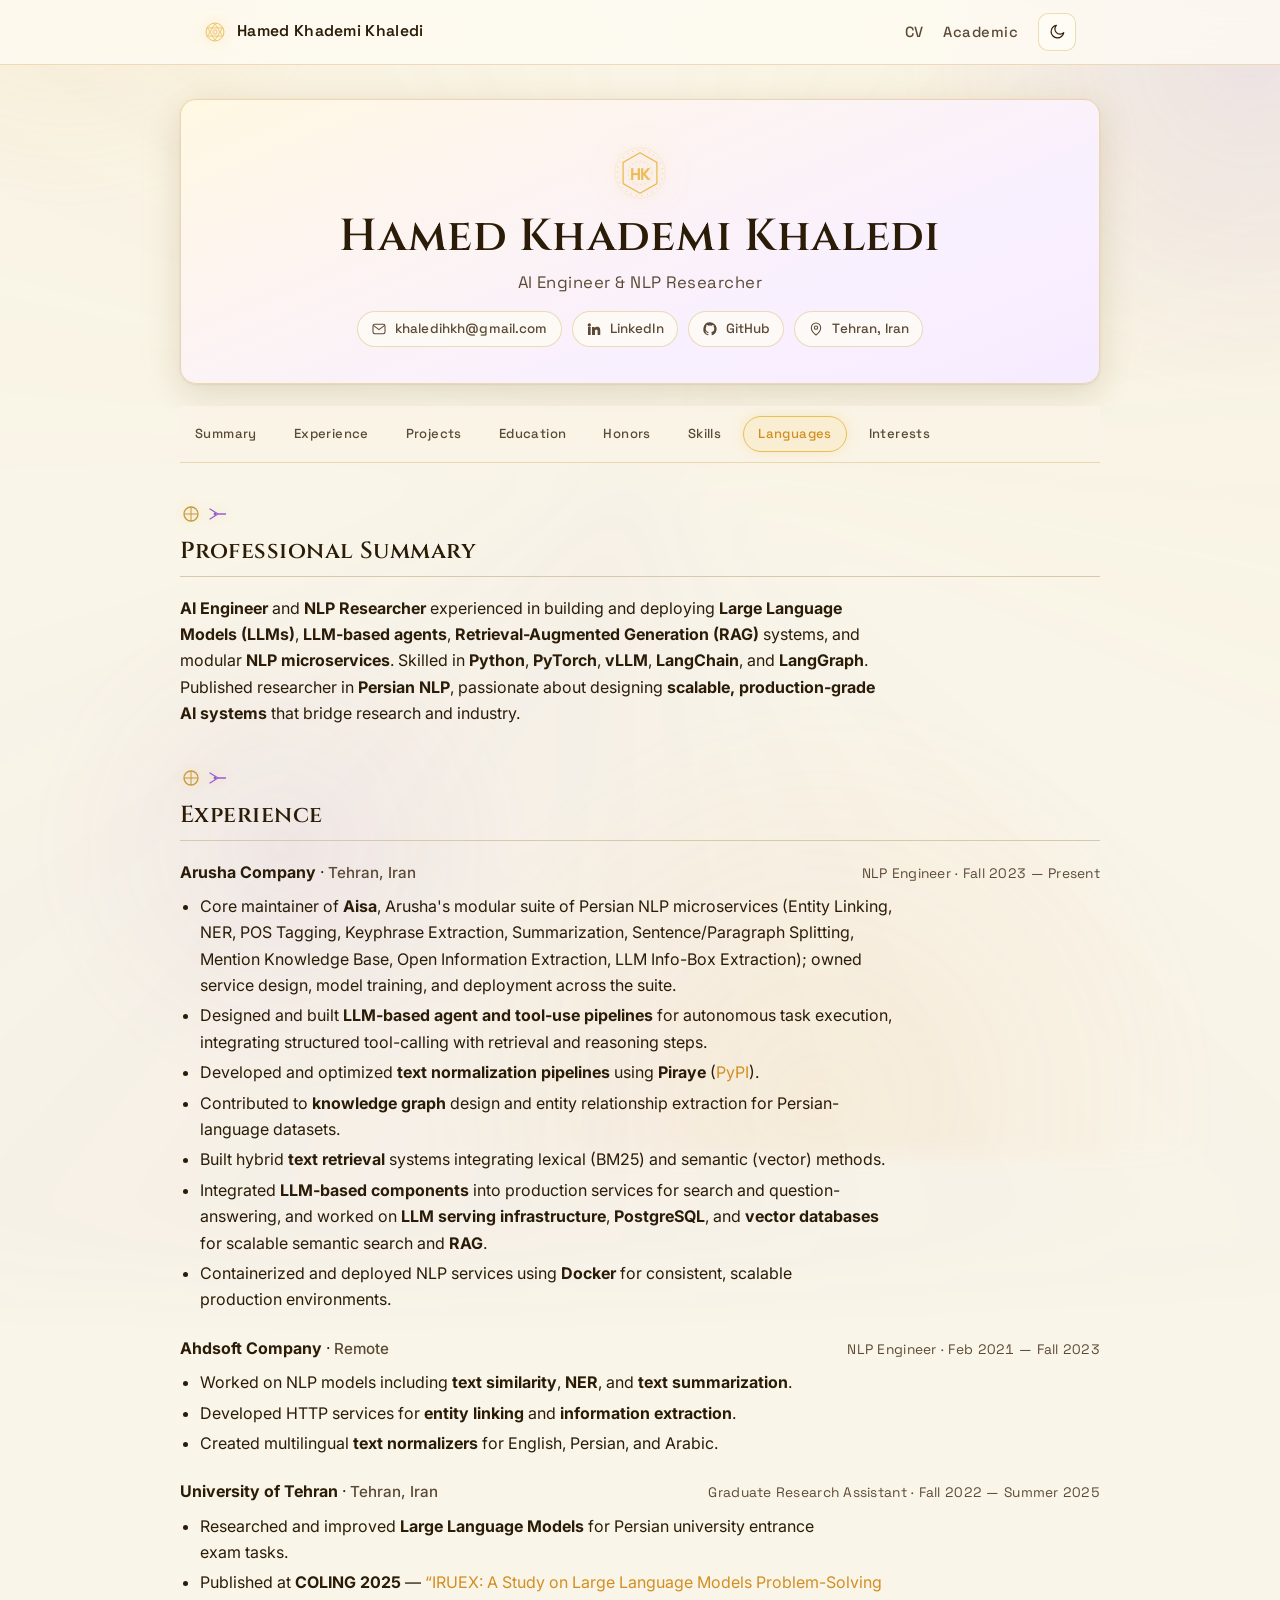
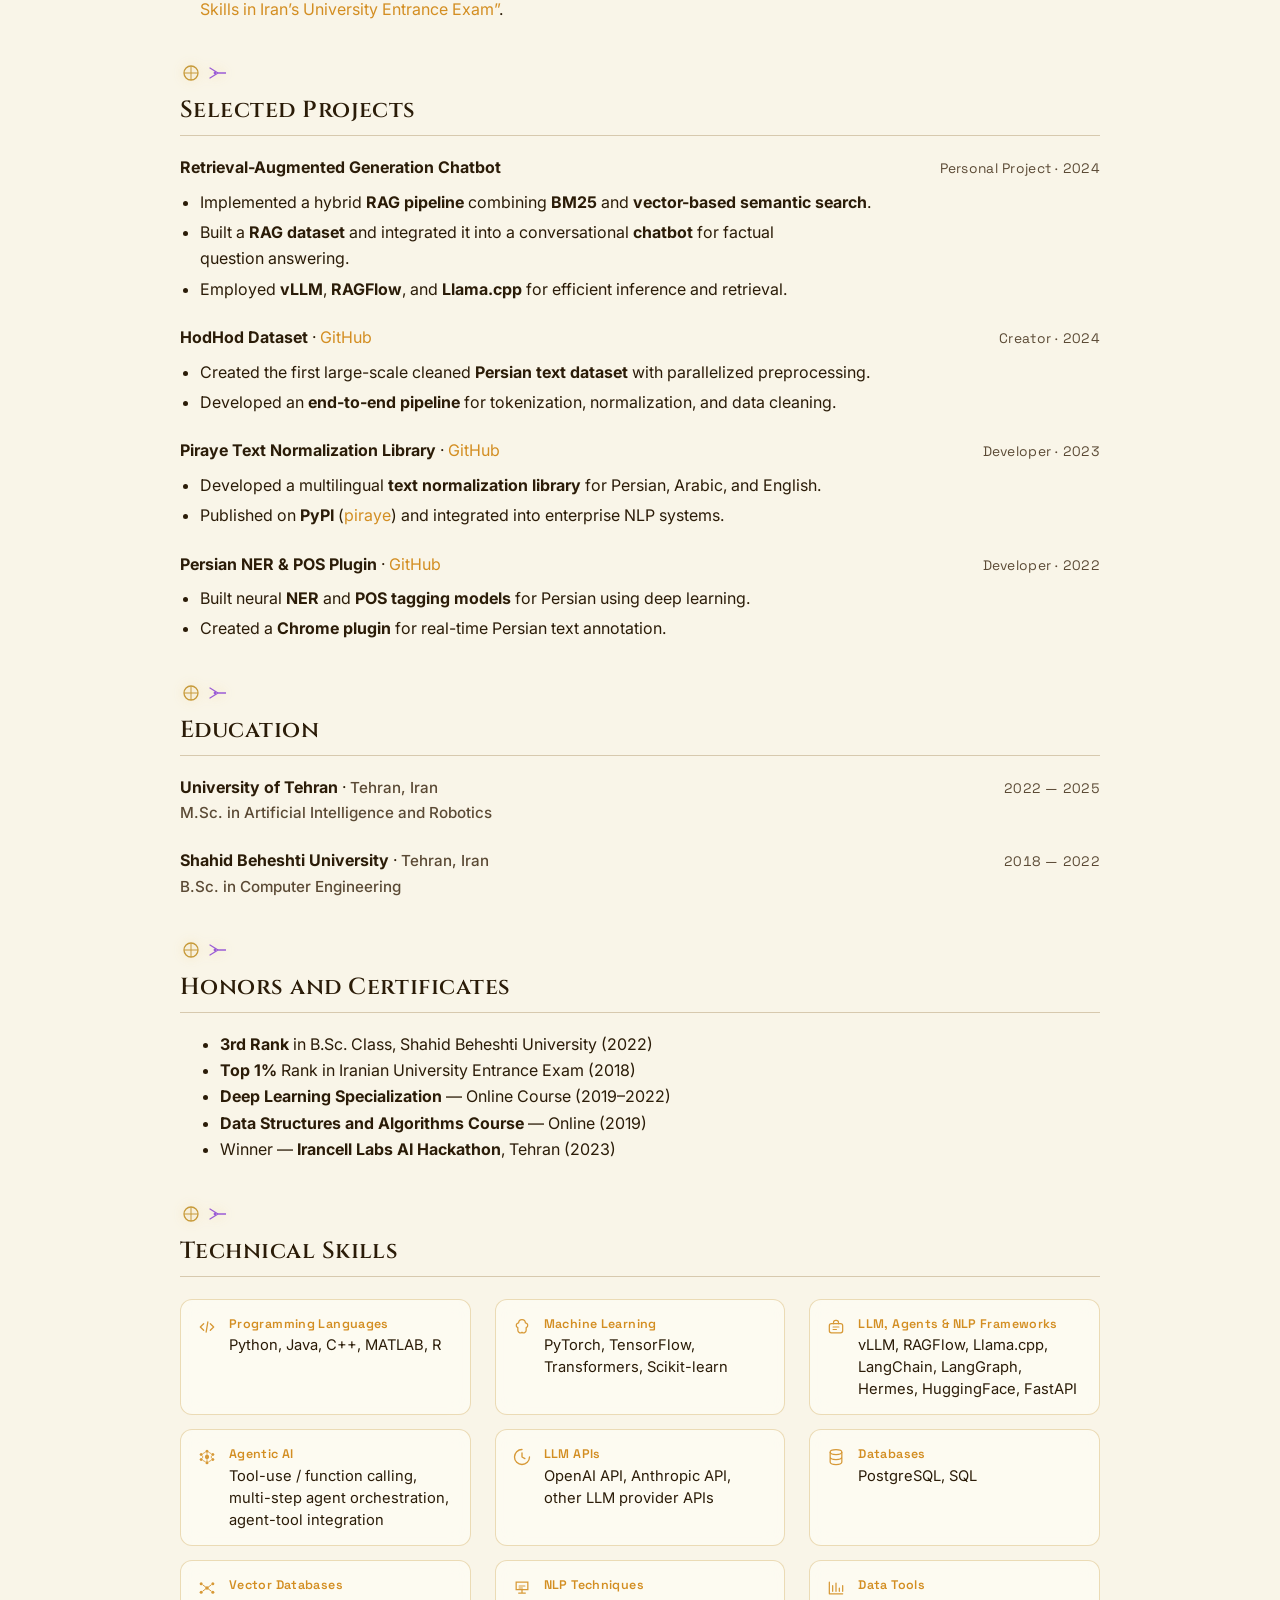
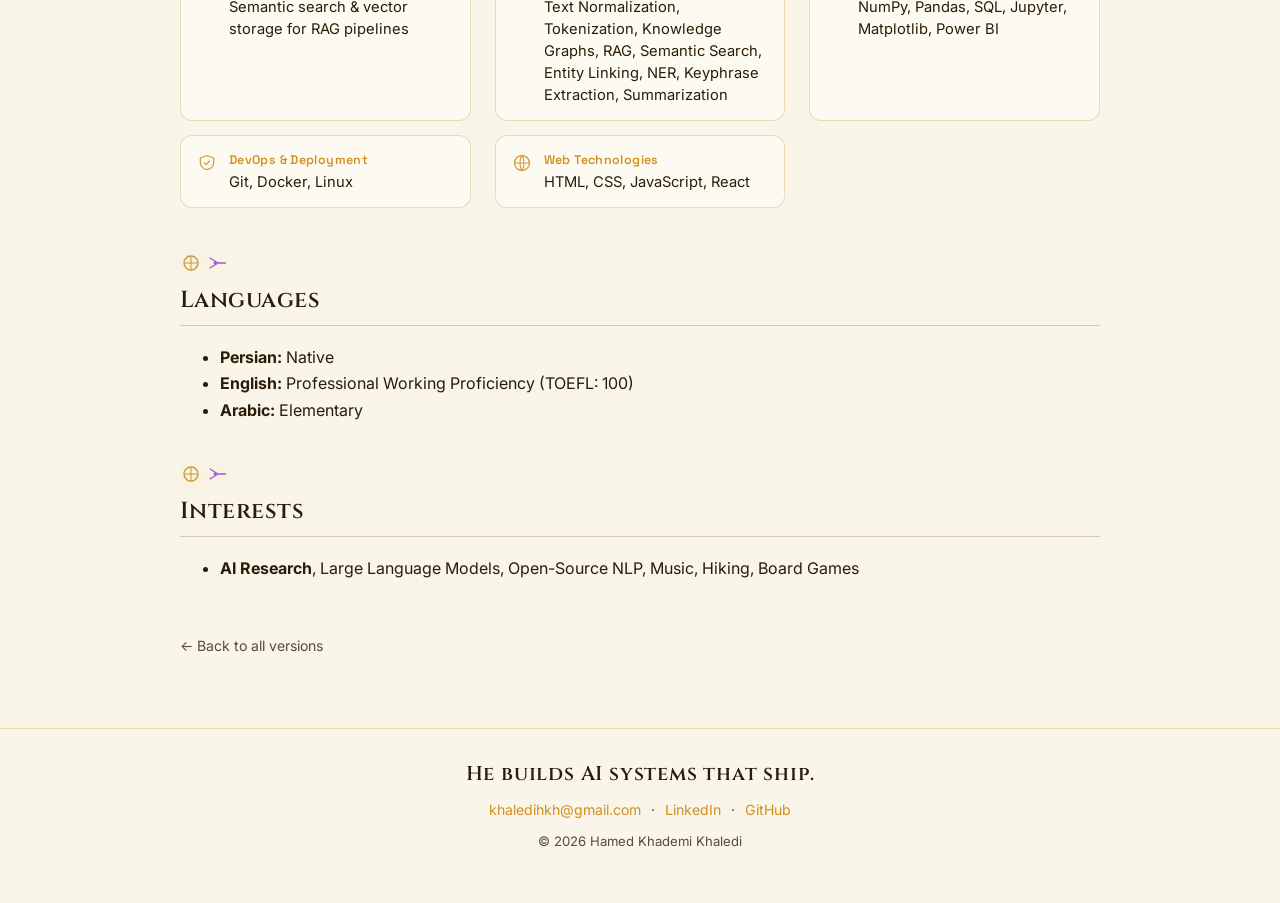
==== commit bc4cc5d6: "Redesign theme: sci-fi to mystical grimoire with new crest, fonts, and color palette" ====
--- a/cv.html
+++ b/cv.html
@@ -8,18 +8,24 @@
   <link rel="stylesheet" href="assets/style.css" />
   <link rel="preconnect" href="https://fonts.googleapis.com" />
   <link rel="preconnect" href="https://fonts.gstatic.com" crossorigin />
-  <link href="https://fonts.googleapis.com/css2?family=Inter:wght@400;500;600;700&family=Space+Grotesk:wght@500;600;700&display=swap" rel="stylesheet" />
+  <link href="https://fonts.googleapis.com/css2?family=Cinzel:wght@500;600;700&family=Inter:wght@400;500;600;700&family=Space+Grotesk:wght@500;600;700&display=swap" rel="stylesheet" />
 </head>
 <body>
+  <div class="stars" aria-hidden="true"></div>
+  <div class="stars-2" aria-hidden="true"></div>
+  <div class="aurora-rot" aria-hidden="true"></div>
   <div class="aurora" aria-hidden="true"></div>
+  <div class="aurora-grain" aria-hidden="true"></div>
   <nav class="nav">
     <div class="wrap nav-inner">
       <div class="brand">
         <a href="index.html">
           <span class="mark" aria-hidden="true">
             <svg viewBox="0 0 32 32" fill="none" xmlns="http://www.w3.org/2000/svg">
-              <path d="M16 2 28 9v14L16 30 4 23V9L16 2Z" stroke="currentColor" stroke-width="1.6" stroke-linejoin="round"/>
-              <text x="16" y="21" text-anchor="middle" font-family="Space Grotesk, Inter, sans-serif" font-size="11" font-weight="700" fill="currentColor" letter-spacing="-0.5">HK</text>
+              <circle cx="16" cy="16" r="13" stroke="currentColor" stroke-width="1.3"/>
+              <path d="M16 4 27 22H5L16 4Z" stroke="currentColor" stroke-width="1.1" stroke-linejoin="round"/>
+              <path d="M16 28 5 10h22L16 28Z" stroke="currentColor" stroke-width="1.1" stroke-linejoin="round"/>
+              <circle cx="16" cy="16" r="3" stroke="currentColor" stroke-width="1.1"/>
             </svg>
           </span>
           Hamed Khademi Khaledi
@@ -39,6 +45,18 @@
 
   <main class="wrap resume">
     <header class="resume-header hero-anim">
+      <svg class="crest" viewBox="0 0 64 64" fill="none" xmlns="http://www.w3.org/2000/svg" aria-hidden="true">
+        <circle cx="32" cy="32" r="30" stroke="currentColor" stroke-width="0.8" opacity="0.25"/>
+        <g class="ring-spin">
+          <circle cx="32" cy="32" r="27" stroke="currentColor" stroke-width="1" stroke-dasharray="1.5 5" opacity="0.7"/>
+          <circle cx="32" cy="32" r="24" stroke="currentColor" stroke-width="0.6" stroke-dasharray="0.5 3" opacity="0.45"/>
+        </g>
+        <path d="M32 8 52 19.5v25L32 56 12 44.5v-25L32 8Z" stroke="currentColor" stroke-width="1.6" stroke-linejoin="round"/>
+        <g class="ring-spin-rev">
+          <circle cx="32" cy="32" r="14" stroke="currentColor" stroke-width="0.8" stroke-dasharray="2 3" opacity="0.55"/>
+        </g>
+        <text x="32" y="40" text-anchor="middle" font-family="Space Grotesk, Inter, sans-serif" font-size="20" font-weight="700" fill="currentColor" letter-spacing="-1">HK</text>
+      </svg>
       <h1>Hamed Khademi Khaledi</h1>
       <p class="sub">AI Engineer &amp; NLP Researcher</p>
       <div class="contacts">
--- a/assets/style.css
+++ b/assets/style.css
@@ -1,73 +1,74 @@
 /* ============================================================
    Hamed Khademi Khaledi — Resume site
-   Futuristic sci-fi glow: dark-first command deck, dual
-   cyan/violet aurora, glass surfaces, expressive motion.
+   Mystical / arcane grimoire: deep indigo canvas lit by a
+   drifting amber + violet astral nebula, gilded sigils,
+   grimoire glass panels, engraved runes, intentional motion.
    ============================================================ */
 
 :root {
-  /* Aurora dual-tone identity */
-  --accent:        oklch(0.80 0.14 200);
-  --accent-2:      oklch(0.72 0.18 295);
-  --accent-strong: oklch(0.62 0.16 235);
-  --accent-soft:   oklch(0.95 0.03 220);
-
-  /* Tinted neutrals — cool lean */
-  --bg:        oklch(0.985 0.004 250);
-  --bg-elev:   oklch(1 0 0);
-  --bg-soft:   oklch(0.962 0.008 250);
-  --text:      oklch(0.20 0.025 258);
-  --text-soft: oklch(0.40 0.025 258);
-  --border:    oklch(0.88 0.014 250);
-  --rule:      oklch(0.86 0.014 250);
-
-  --shadow: 0 1px 2px oklch(0.22 0.02 256 / 0.05),
-             0 10px 30px oklch(0.22 0.02 256 / 0.08);
+  /* Arcane dual-tone identity */
+  --accent:        oklch(0.82 0.13 85);   /* gilded amber */
+  --accent-2:      oklch(0.62 0.18 300);  /* arcane violet */
+  --accent-strong: oklch(0.70 0.14 72);   /* warm gold, high-contrast */
+  --accent-soft:   oklch(0.95 0.04 90);   /* pale gold tint */
+
+  /* Tinted neutrals — warm/indigo lean */
+  --bg:        oklch(0.97 0.018 95);
+  --bg-elev:   oklch(0.99 0.01 90);
+  --bg-soft:   oklch(0.95 0.03 92);
+  --text:      oklch(0.24 0.04 70);
+  --text-soft: oklch(0.42 0.04 72);
+  --border:    oklch(0.86 0.04 85);
+  --rule:      oklch(0.84 0.04 85);
+
+  --shadow: 0 1px 2px oklch(0.24 0.04 70 / 0.06),
+              0 12px 34px oklch(0.24 0.04 70 / 0.10);
   --radius: 16px;
   --max: 920px;
 
-  /* Light "day deck" hero surface */
+  /* Light "day grimoire" hero surface */
   --hero-surface: linear-gradient(
-    160deg,
-    oklch(0.98 0.012 230) 0%,
-    oklch(0.96 0.02 280) 100%
-  );
+     158deg,
+     oklch(0.98 0.03 90) 0%,
+     oklch(0.96 0.045 300) 100%
+   );
   --hero-text: var(--text);
-  --hero-sub:  oklch(0.40 0.025 258);
+  --hero-sub:  oklch(0.42 0.04 72);
 
   /* Glass */
-  --glass: color-mix(in srgb, var(--bg-elev) 72%, transparent);
-  --glass-border: oklch(0.80 0.06 230 / 0.35);
-  --glow-cyan: oklch(0.80 0.14 200);
-  --glow-violet: oklch(0.72 0.18 295);
+  --glass: color-mix(in srgb, var(--bg-elev) 74%, transparent);
+  --glass-border: oklch(0.78 0.10 85 / 0.45);
+  --glow-gold:  oklch(0.82 0.13 85);
+  --glow-violet: oklch(0.62 0.18 300);
 }
 
 [data-theme="dark"] {
-  --accent:        oklch(0.82 0.13 200);
-  --accent-2:      oklch(0.74 0.17 295);
-  --accent-strong: oklch(0.78 0.14 220);
-  --accent-soft:   oklch(0.30 0.06 250);
-
-  --bg:        oklch(0.155 0.04 268);
-  --bg-elev:   oklch(0.20 0.05 262);
-  --bg-soft:   oklch(0.24 0.05 262);
-  --text:      oklch(0.97 0.008 250);
-  --text-soft: oklch(0.78 0.03 250);
-  --border:    oklch(0.42 0.06 260);
-  --rule:      oklch(0.36 0.05 260);
-
-  --shadow: 0 1px 2px oklch(0 0 0 / 0.4),
-             0 14px 40px oklch(0 0 0 / 0.5);
+  --accent:        oklch(0.84 0.12 84);
+  --accent-2:      oklch(0.66 0.17 300);
+  --accent-strong: oklch(0.80 0.13 78);
+  --accent-soft:   oklch(0.30 0.06 85);
+
+  --bg:        oklch(0.16 0.05 285);
+  --bg-elev:   oklch(0.21 0.06 288);
+  --bg-soft:   oklch(0.25 0.06 288);
+  --text:      oklch(0.96 0.02 90);
+  --text-soft: oklch(0.80 0.04 300);
+  --border:    oklch(0.45 0.07 290);
+  --rule:      oklch(0.38 0.06 290);
+
+  --shadow: 0 1px 2px oklch(0 0 0 / 0.45),
+              0 16px 44px oklch(0 0 0 / 0.55);
 
   --hero-surface: linear-gradient(
-    160deg,
-    oklch(0.22 0.05 262) 0%,
-    oklch(0.17 0.06 280) 100%
-  );
-  --hero-text: oklch(0.98 0.008 250);
-  --hero-sub:  oklch(0.80 0.03 250);
-
-  --glass: oklch(0.22 0.05 262 / 0.55);
-  --glass-border: oklch(0.55 0.10 230 / 0.30);
+     158deg,
+     oklch(0.23 0.06 288) 0%,
+     oklch(0.18 0.07 300) 100%
+   );
+  --hero-text: oklch(0.98 0.02 90);
+  --hero-sub:  oklch(0.82 0.04 300);
+
+  --glass: oklch(0.22 0.06 288 / 0.55);
+  --glass-border: oklch(0.58 0.11 85 / 0.32);
 }
 
 * { box-sizing: border-box; }
@@ -88,19 +89,19 @@
   overflow-x: hidden;
 }
 
-/* ---------- Aurora background ---------- */
-/* Layered fantasy mesh: three radial blooms + a slow-rotating conic
-   hue-shift + fine grain. Net effect: a living nebula, not a flat wash. */
+/* ---------- Astral nebula background ---------- */
+/* Layered arcane mesh: amber + violet blooms + slow-rotating conic
+   hue-shift + fine grain. Net effect: a living star-field, not a flat wash. */
 .aurora {
   position: fixed;
   inset: -20vmax;
   z-index: -2;
   pointer-events: none;
   background:
-    radial-gradient(38vmax 38vmax at 18% 12%, oklch(0.80 0.14 200 / 0.22), transparent 60%),
-    radial-gradient(44vmax 44vmax at 84% 22%, oklch(0.72 0.18 295 / 0.20), transparent 62%),
-    radial-gradient(52vmax 52vmax at 60% 96%, oklch(0.78 0.13 220 / 0.16), transparent 60%),
-    radial-gradient(30vmax 30vmax at 30% 78%, oklch(0.70 0.16 285 / 0.14), transparent 65%);
+    radial-gradient(38vmax 38vmax at 18% 12%, oklch(0.82 0.13 85 / 0.18), transparent 60%),
+    radial-gradient(44vmax 44vmax at 84% 22%, oklch(0.62 0.18 300 / 0.18), transparent 62%),
+    radial-gradient(52vmax 52vmax at 60% 96%, oklch(0.80 0.13 70 / 0.13), transparent 60%),
+    radial-gradient(30vmax 30vmax at 30% 78%, oklch(0.60 0.16 305 / 0.12), transparent 65%);
   filter: blur(10px);
   animation: aurora-drift 26s ease-in-out infinite alternate;
 }
@@ -112,11 +113,11 @@
   background: conic-gradient(
     from 0deg at 50% 50%,
     transparent 0deg,
-    oklch(0.80 0.14 200 / 0.10) 60deg,
+    oklch(0.82 0.13 85 / 0.09) 60deg,
     transparent 120deg,
-    oklch(0.72 0.18 295 / 0.10) 200deg,
+    oklch(0.62 0.18 300 / 0.09) 200deg,
     transparent 260deg,
-    oklch(0.78 0.13 220 / 0.08) 320deg,
+    oklch(0.80 0.13 70 / 0.07) 320deg,
     transparent 360deg
   );
   filter: blur(40px);
@@ -128,19 +129,19 @@
   inset: 0;
   z-index: -1;
   pointer-events: none;
-  opacity: 0.035;
+  opacity: 0.04;
   mix-blend-mode: overlay;
   background-image: url("data:image/svg+xml;utf8,<svg xmlns='http://www.w3.org/2000/svg' width='200' height='200'><filter id='n'><feTurbulence type='fractalNoise' baseFrequency='0.9' numOctaves='2' stitchTiles='stitch'/></filter><rect width='100%25' height='100%25' filter='url(%23n)'/></svg>");
 }
 [data-theme="light"] .aurora {
   background:
-    radial-gradient(38vmax 38vmax at 18% 12%, oklch(0.80 0.14 200 / 0.13), transparent 60%),
-    radial-gradient(44vmax 44vmax at 84% 22%, oklch(0.72 0.18 295 / 0.11), transparent 62%),
-    radial-gradient(52vmax 52vmax at 60% 96%, oklch(0.78 0.13 220 / 0.09), transparent 60%),
-    radial-gradient(30vmax 30vmax at 30% 78%, oklch(0.70 0.16 285 / 0.06), transparent 65%);
+    radial-gradient(38vmax 38vmax at 18% 12%, oklch(0.82 0.13 85 / 0.14), transparent 60%),
+    radial-gradient(44vmax 44vmax at 84% 22%, oklch(0.62 0.18 300 / 0.12), transparent 62%),
+    radial-gradient(52vmax 52vmax at 60% 96%, oklch(0.80 0.13 70 / 0.10), transparent 60%),
+    radial-gradient(30vmax 30vmax at 30% 78%, oklch(0.60 0.16 305 / 0.07), transparent 65%);
 }
 [data-theme="light"] .aurora-rot { opacity: 0.4; }
-[data-theme="light"] .aurora-grain { opacity: 0.02; }
+[data-theme="light"] .aurora-grain { opacity: 0.025; }
 @keyframes aurora-drift {
   0%   { transform: translate3d(-2%, -1%, 0) scale(1); }
   50%  { transform: translate3d(2%, 2%, 0) scale(1.08); }
@@ -150,7 +151,7 @@
   to { transform: rotate(360deg); }
 }
 
-/* ---------- Starfield (fantasy depth, parallax layers) ---------- */
+/* ---------- Starfield (arcane depth, parallax layers) ---------- */
 .stars,
 .stars-2 {
   position: fixed;
@@ -159,19 +160,19 @@
   pointer-events: none;
   background-repeat: repeat;
   background-image:
-    radial-gradient(1px 1px at 20px 30px, oklch(0.95 0.02 230 / 0.8), transparent),
-    radial-gradient(1px 1px at 130px 80px, oklch(0.90 0.04 290 / 0.7), transparent),
-    radial-gradient(1.4px 1.4px at 220px 160px, oklch(0.92 0.03 210 / 0.6), transparent),
-    radial-gradient(1px 1px at 300px 220px, oklch(0.95 0.02 230 / 0.5), transparent),
-    radial-gradient(1px 1px at 70px 200px, oklch(0.88 0.05 295 / 0.65), transparent);
+    radial-gradient(1px 1px at 20px 30px, oklch(0.95 0.05 85 / 0.8), transparent),
+    radial-gradient(1px 1px at 130px 80px, oklch(0.90 0.07 300 / 0.7), transparent),
+    radial-gradient(1.4px 1.4px at 220px 160px, oklch(0.92 0.06 70 / 0.6), transparent),
+    radial-gradient(1px 1px at 300px 220px, oklch(0.95 0.05 85 / 0.5), transparent),
+    radial-gradient(1px 1px at 70px 200px, oklch(0.88 0.09 300 / 0.65), transparent);
   background-size: 340px 340px;
   animation: starfield-twinkle 7s ease-in-out infinite alternate;
 }
 .stars-2 {
   background-image:
-    radial-gradient(1px 1px at 50px 50px, oklch(0.85 0.06 290 / 0.55), transparent),
-    radial-gradient(1.2px 1.2px at 180px 120px, oklch(0.90 0.04 220 / 0.5), transparent),
-    radial-gradient(1px 1px at 260px 30px, oklch(0.88 0.05 295 / 0.45), transparent);
+    radial-gradient(1px 1px at 50px 50px, oklch(0.85 0.09 300 / 0.55), transparent),
+    radial-gradient(1.2px 1.2px at 180px 120px, oklch(0.90 0.07 85 / 0.5), transparent),
+    radial-gradient(1px 1px at 260px 30px, oklch(0.88 0.09 300 / 0.45), transparent);
   background-size: 420px 420px;
   animation: starfield-twinkle 11s ease-in-out infinite alternate-reverse;
   animation-delay: -3s;
@@ -184,12 +185,17 @@
 [data-theme="light"] .stars,
 [data-theme="light"] .stars-2 { display: none; }
 
-/* Serif display face replaced by geometric display for sci-fi feel */
-h1, h2, h3 {
-  font-family: "Space Grotesk", "Sora", "Inter", system-ui, sans-serif;
+/* ---------- Display / serif voice for headings ---------- */
+h1, h2, h3, .footer-line {
+  font-family: "Cinzel", "Space Grotesk", "Sora", "Inter", system-ui, sans-serif;
   font-weight: 600;
-  letter-spacing: -0.02em;
+  letter-spacing: 0.01em;
   text-wrap: balance;
+}
+/* Keep utility/UI labels in the geometric face */
+.brand, .toc a, .nav-links a, .contact-chip, .card-hints li,
+.skill .label, .entry .meta, .tagline, .sub, .hero .contacts {
+  font-family: "Space Grotesk", "Inter", system-ui, sans-serif;
 }
 
 a { color: var(--accent-strong); text-decoration: none; }
@@ -211,8 +217,8 @@
   top: 0;
   z-index: 30;
   background: color-mix(in srgb, var(--bg-elev) 80%, transparent);
-  backdrop-filter: saturate(160%) blur(14px);
-  -webkit-backdrop-filter: saturate(160%) blur(14px);
+  backdrop-filter: saturate(150%) blur(14px);
+  -webkit-backdrop-filter: saturate(150%) blur(14px);
   border-bottom: 1px solid var(--glass-border);
 }
 .nav-inner {
@@ -227,15 +233,15 @@
   gap: 11px;
   font-size: 0.98rem;
   font-weight: 600;
-  letter-spacing: -0.01em;
+  letter-spacing: 0.02em;
 }
 .brand .mark {
-  width: 20px;
-  height: 20px;
+  width: 22px;
+  height: 22px;
   display: grid;
   place-items: center;
   color: var(--accent);
-  filter: drop-shadow(0 0 6px oklch(0.80 0.14 200 / 0.5));
+  filter: drop-shadow(0 0 7px oklch(0.82 0.13 85 / 0.55));
 }
 .brand a { color: var(--text); display: flex; align-items: center; gap: 11px; }
 .brand a:hover { text-decoration: none; }
@@ -244,6 +250,7 @@
   color: var(--text-soft);
   font-size: 0.92rem;
   font-weight: 500;
+  letter-spacing: 0.03em;
 }
 .nav-links a:hover { color: var(--text); text-decoration: none; }
 
@@ -265,10 +272,10 @@
 .theme-toggle:hover {
   border-color: var(--accent);
   color: var(--accent-strong);
-  box-shadow: 0 0 14px oklch(0.80 0.14 200 / 0.35);
-}
-
-/* ---------- Hero / resume header (glowing glass) ---------- */
+  box-shadow: 0 0 14px oklch(0.82 0.13 85 / 0.35);
+}
+
+/* ---------- Hero / resume header (glowing grimoire panel) ---------- */
 .hero,
 .resume-header {
   position: relative;
@@ -280,66 +287,47 @@
   -webkit-backdrop-filter: blur(10px);
   box-shadow:
     var(--shadow),
-    0 0 0 1px oklch(0.80 0.14 200 / 0.06),
-    0 0 40px oklch(0.80 0.14 200 / 0.10);
+    0 0 0 1px oklch(0.82 0.13 85 / 0.07),
+    0 0 44px oklch(0.82 0.13 85 / 0.12);
 }
 .hero > *,
 .resume-header > * { position: relative; z-index: 1; }
 
 /* ---------- Hero (landing) ---------- */
 .hero {
-  padding: 84px 32px 60px;
+  padding: 76px 32px 56px;
   text-align: center;
   margin-top: 34px;
-  overflow: hidden;
-}
-/* Landing crest is the big orbital insignia; resume crest stays small. */
+}
 .crest {
   display: block;
+  width: 64px;
+  height: 64px;
+  margin: 0 auto 16px;
   color: var(--accent);
-}
-.hero > .crest {
-  width: 86px;
-  height: 86px;
-  margin: 0 auto 22px;
-  filter: drop-shadow(0 0 16px oklch(0.80 0.14 200 / 0.6));
+  filter: drop-shadow(0 0 14px oklch(0.82 0.13 85 / 0.55));
   animation: crest-pulse 5s ease-in-out infinite;
 }
-.crest .ring-spin { transform-box: fill-box; transform-origin: center; animation: ring-spin 22s linear infinite; }
-.crest .ring-spin-rev { transform-box: fill-box; transform-origin: center; animation: ring-spin 16s linear infinite reverse; }
+.crest svg { width: 100%; height: 100%; display: block; }
+.ring-spin { transform-origin: 32px 32px; animation: ring-spin 22s linear infinite; }
+.ring-spin-rev { transform-origin: 32px 32px; animation: ring-spin 16s linear infinite reverse; }
 @keyframes ring-spin { to { transform: rotate(360deg); } }
 @keyframes crest-pulse {
-  0%, 100% { filter: drop-shadow(0 0 12px oklch(0.80 0.14 200 / 0.5)); }
-  50%      { filter: drop-shadow(0 0 26px oklch(0.72 0.18 295 / 0.75)); }
+  0%, 100% { filter: drop-shadow(0 0 12px oklch(0.82 0.13 85 / 0.45)); }
+  50%      { filter: drop-shadow(0 0 26px oklch(0.82 0.13 85 / 0.75)); }
 }
 .hero h1 {
-  position: relative;
-  font-size: clamp(2.8rem, 7vw, 4.6rem);
-  line-height: 1.04;
-  margin: 0 0 16px;
+  font-size: clamp(2.6rem, 6vw, 4rem);
+  line-height: 1.08;
+  margin: 0 0 14px;
   color: var(--hero-text);
-  font-weight: 700;
-  letter-spacing: -0.03em;
-}
-/* Breathing glow halo behind the name — a radial, NOT clip:text. */
-.hero h1::after {
-  content: "";
-  position: absolute;
-  inset: -0.4em -0.2em;
-  z-index: -1;
-  background: radial-gradient(60% 80% at 50% 45%, oklch(0.80 0.14 200 / 0.20), transparent 70%);
-  filter: blur(10px);
-  animation: halo-breathe 6s ease-in-out infinite;
-  pointer-events: none;
-}
-@keyframes halo-breathe {
-  0%, 100% { opacity: 0.5; transform: scale(1); }
-  50%      { opacity: 1;   transform: scale(1.06); }
+  font-weight: 600;
+  letter-spacing: 0.01em;
 }
 .hero .tagline {
-  font-size: 1.16rem;
+  font-size: 1.14rem;
   color: var(--hero-sub);
-  margin: 0 auto 28px;
+  margin: 0 auto 26px;
   max-width: 56ch;
   text-wrap: pretty;
 }
@@ -360,6 +348,7 @@
   color: var(--hero-sub);
   font-size: 0.9rem;
   font-weight: 500;
+  letter-spacing: 0.01em;
   backdrop-filter: blur(8px);
   transition: border-color 0.2s ease, color 0.2s ease, box-shadow 0.2s ease, transform 0.2s ease;
 }
@@ -368,10 +357,7 @@
   color: var(--accent-strong);
   text-decoration: none;
   border-color: var(--accent);
-  box-shadow:
-    0 0 0 1px oklch(0.80 0.14 200 / 0.25),
-    0 0 18px oklch(0.80 0.14 200 / 0.40),
-    0 0 30px oklch(0.72 0.18 295 / 0.20);
+  box-shadow: 0 0 16px oklch(0.82 0.13 85 / 0.32);
   transform: translateY(-2px);
 }
 
@@ -388,7 +374,7 @@
   background: var(--glass);
   border: 1px solid var(--glass-border);
   border-radius: var(--radius);
-  padding: 32px 28px;
+  padding: 34px 28px 30px;
   box-shadow: var(--shadow);
   backdrop-filter: blur(12px);
   -webkit-backdrop-filter: blur(12px);
@@ -402,73 +388,32 @@
   position: absolute;
   inset: 0;
   border-radius: inherit;
-  background: radial-gradient(60% 60% at 50% 0%, oklch(0.80 0.14 200 / 0.14), transparent 70%);
+  background: radial-gradient(60% 60% at 50% 0%, oklch(0.82 0.13 85 / 0.14), transparent 70%);
   opacity: 0;
   transition: opacity 0.3s ease;
   pointer-events: none;
 }
-/* Rotating conic sheen that sweeps across the top on hover. */
-.card::before {
-  content: "";
-  position: absolute;
-  inset: -1px;
-  border-radius: inherit;
-  padding: 1px;
-  background: conic-gradient(
-    from var(--sheen-angle, 0deg),
-    transparent 0deg,
-    oklch(0.80 0.14 200 / 0.0) 60deg,
-    oklch(0.80 0.14 200 / 0.55) 110deg,
-    oklch(0.72 0.18 295 / 0.55) 160deg,
-    transparent 220deg,
-    transparent 360deg
-  );
-  -webkit-mask: linear-gradient(#000 0 0) content-box, linear-gradient(#000 0 0);
-  -webkit-mask-composite: xor;
-          mask-composite: exclude;
-  opacity: 0;
-  transition: opacity 0.35s ease;
-  pointer-events: none;
-  animation: sheen-spin 4s linear infinite;
-  animation-play-state: paused;
-}
-@property --sheen-angle {
-  syntax: "<angle>";
-  initial-value: 0deg;
-  inherits: false;
-}
-@keyframes sheen-spin {
-  to { --sheen-angle: 360deg; }
-}
 .card:hover {
-  transform: translateY(-6px);
-  border-color: color-mix(in srgb, var(--accent) 70%, transparent);
+  transform: translateY(-5px);
+  border-color: var(--accent);
   box-shadow:
     var(--shadow),
-    0 0 0 1px oklch(0.80 0.14 200 / 0.20),
-    0 0 36px oklch(0.80 0.14 200 / 0.32),
-    0 0 64px oklch(0.72 0.18 295 / 0.18);
+    0 0 32px oklch(0.82 0.13 85 / 0.30);
   text-decoration: none;
 }
 .card:hover::after { opacity: 1; }
-.card:hover::before { opacity: 1; animation-play-state: running; }
 .card .card-emblem {
-  width: 22px;
-  height: 22px;
+  width: 40px;
+  height: 40px;
   color: var(--accent);
-  margin-bottom: 10px;
-  filter: drop-shadow(0 0 8px oklch(0.80 0.14 200 / 0.5));
-  transition: filter 0.25s ease, transform 0.25s ease;
-}
-.card:hover .card-emblem {
-  filter: drop-shadow(0 0 12px oklch(0.72 0.18 295 / 0.7));
-  transform: scale(1.08);
+  margin-bottom: 14px;
+  filter: drop-shadow(0 0 9px oklch(0.82 0.13 85 / 0.45));
 }
 .card h2 {
-  font-size: 1.35rem;
+  font-size: 1.5rem;
   margin: 0 0 8px;
   color: var(--text);
-  letter-spacing: -0.02em;
+  letter-spacing: 0.02em;
 }
 .card p {
   margin: 0;
@@ -479,7 +424,7 @@
 }
 .card-hints {
   list-style: none;
-  margin: 16px 0 0;
+  margin: 18px 0 0;
   padding: 0;
   display: flex;
   flex-wrap: wrap;
@@ -488,6 +433,7 @@
 .card-hints li {
   font-size: 0.76rem;
   font-weight: 500;
+  letter-spacing: 0.02em;
   color: var(--accent-strong);
   background: var(--accent-soft);
   border-radius: 999px;
@@ -501,19 +447,20 @@
   padding: 46px 28px 36px;
   margin-bottom: 4px;
 }
-.resume-header .crest { width: 30px; height: 30px; margin-bottom: 10px; }
+.resume-header .crest { width: 54px; height: 54px; margin-bottom: 12px; }
 .resume-header h1 {
   font-size: clamp(2rem, 5vw, 2.8rem);
-  line-height: 1.08;
+  line-height: 1.1;
   margin: 0 0 8px;
   color: var(--hero-text);
-  font-weight: 700;
-  letter-spacing: -0.03em;
+  font-weight: 600;
+  letter-spacing: 0.015em;
 }
 .resume-header .sub {
   color: var(--hero-sub);
   margin: 0 0 14px;
   font-size: 1.04rem;
+  letter-spacing: 0.03em;
 }
 .resume-header .contacts {
   display: flex;
@@ -548,6 +495,7 @@
   border-radius: 999px;
   font-size: 0.82rem;
   font-weight: 500;
+  letter-spacing: 0.03em;
   color: var(--text-soft);
   border: 1px solid transparent;
   white-space: nowrap;
@@ -562,7 +510,7 @@
   color: var(--accent-strong);
   border-color: var(--accent);
   background: var(--accent-soft);
-  box-shadow: 0 0 14px oklch(0.80 0.14 200 / 0.22);
+  box-shadow: 0 0 14px oklch(0.82 0.13 85 / 0.26);
 }
 
 /* ---------- Sections ---------- */
@@ -571,23 +519,27 @@
   scroll-margin-top: 116px;
 }
 .section > h2 {
-  font-size: 1.35rem;
+  font-size: 1.45rem;
   line-height: 1.25;
   margin: 0 0 18px;
   padding-bottom: 10px;
   color: var(--text);
   border-bottom: 1px solid var(--rule);
   position: relative;
-}
+  letter-spacing: 0.02em;
+}
+/* Arcane rune divider above each section heading */
 .section > h2::before {
   content: "";
   display: block;
-  width: 38px;
-  height: 3px;
-  background: linear-gradient(90deg, var(--accent), var(--accent-2));
-  border-radius: 2px;
+  width: 46px;
+  height: 22px;
   margin-bottom: 12px;
-  box-shadow: 0 0 10px oklch(0.80 0.14 200 / 0.5);
+  background-repeat: no-repeat;
+  background-position: left center;
+  background-size: contain;
+  background-image: url("data:image/svg+xml;utf8,<svg xmlns='http://www.w3.org/2000/svg' viewBox='0 0 46 22' fill='none'><circle cx='11' cy='11' r='7' stroke='%23c79a3a' stroke-width='1.3'/><path d='M11 4v14M4 11h14' stroke='%23c79a3a' stroke-width='1'/><path d='M30 6l8 5-8 5M38 11h8' stroke='%239a5cd6' stroke-width='1.3' stroke-linecap='round' stroke-linejoin='round'/><circle cx='35' cy='11' r='1.4' fill='%239a5cd6'/></svg>");
+  filter: drop-shadow(0 0 6px oklch(0.82 0.13 85 / 0.4));
 }
 
 .entry { margin-bottom: 22px; }
@@ -609,6 +561,7 @@
   font-size: 0.86rem;
   white-space: nowrap;
   font-variant-numeric: tabular-nums;
+  letter-spacing: 0.02em;
 }
 .entry ul { margin: 8px 0 0; padding-left: 20px; }
 .entry ul li { margin: 4px 0; max-width: 70ch; text-wrap: pretty; }
@@ -629,7 +582,7 @@
   max-width: 68ch;
 }
 
-/* ---------- Skills (glass chips + tech logos) ---------- */
+/* ---------- Skills (grimoire chips + glyphs) ---------- */
 .skills {
   display: grid;
   grid-template-columns: repeat(auto-fit, minmax(280px, 1fr));
@@ -650,7 +603,7 @@
 }
 .skill:hover {
   border-color: var(--accent);
-  box-shadow: 0 0 18px oklch(0.80 0.14 200 / 0.22);
+  box-shadow: 0 0 18px oklch(0.82 0.13 85 / 0.24);
   transform: translateY(-2px);
 }
 .skill .logo {
@@ -658,18 +611,18 @@
   height: 20px;
   margin-top: 3px;
   color: var(--accent-strong);
-  opacity: 0.85;
+  opacity: 0.9;
   transition: filter 0.2s ease, transform 0.2s ease;
 }
 .skill:hover .logo {
-  filter: drop-shadow(0 0 8px oklch(0.80 0.14 200 / 0.6));
+  filter: drop-shadow(0 0 8px oklch(0.82 0.13 85 / 0.6));
   transform: scale(1.06);
 }
 .skill .label {
   font-size: 0.78rem;
   font-weight: 600;
   color: var(--accent-strong);
-  letter-spacing: 0.01em;
+  letter-spacing: 0.03em;
 }
 .skill .items {
   font-size: 0.92rem;
@@ -693,10 +646,9 @@
   border-top: 1px solid var(--glass-border);
 }
 footer .footer-line {
-  font-family: "Space Grotesk", "Sora", "Inter", system-ui, sans-serif;
-  font-size: 1.15rem;
+  font-size: 1.25rem;
   font-weight: 600;
-  letter-spacing: -0.02em;
+  letter-spacing: 0.04em;
   color: var(--text);
   margin: 0 0 8px;
 }
@@ -710,7 +662,7 @@
 }
 footer .footer-copy { margin: 0; }
 
-/* ---------- Scroll-reveal (expressive) ---------- */
+/* ---------- Scroll-reveal (ink-fade) ---------- */
 .reveal {
   opacity: 0;
   transform: translateY(24px);
@@ -721,7 +673,6 @@
   opacity: 1;
   transform: none;
 }
-/* staggered children inside a revealed container */
 .reveal.is-visible .stagger > *,
 .reveal.is-visible.stagger > * {
   animation: rise 0.6s cubic-bezier(0.22, 1, 0.36, 1) backwards;
@@ -753,11 +704,9 @@
 
 @media (prefers-reduced-motion: reduce) {
   html { scroll-behavior: auto; }
-  .aurora, .aurora-rot { animation: none; }
-  .stars, .stars-2 { animation: none; opacity: 0.5; }
-  .crest, .crest .ring-spin, .crest .ring-spin-rev { animation: none; }
-  .hero h1::after { animation: none; }
-  .card::before { animation: none; }
+  .aurora { animation: none; }
+  .crest { animation: none; }
+  .ring-spin, .ring-spin-rev { animation: none; }
   .reveal { opacity: 1; transform: none; transition: none; }
   .reveal.is-visible .stagger > *,
   .reveal.is-visible.stagger > * { animation: none; }
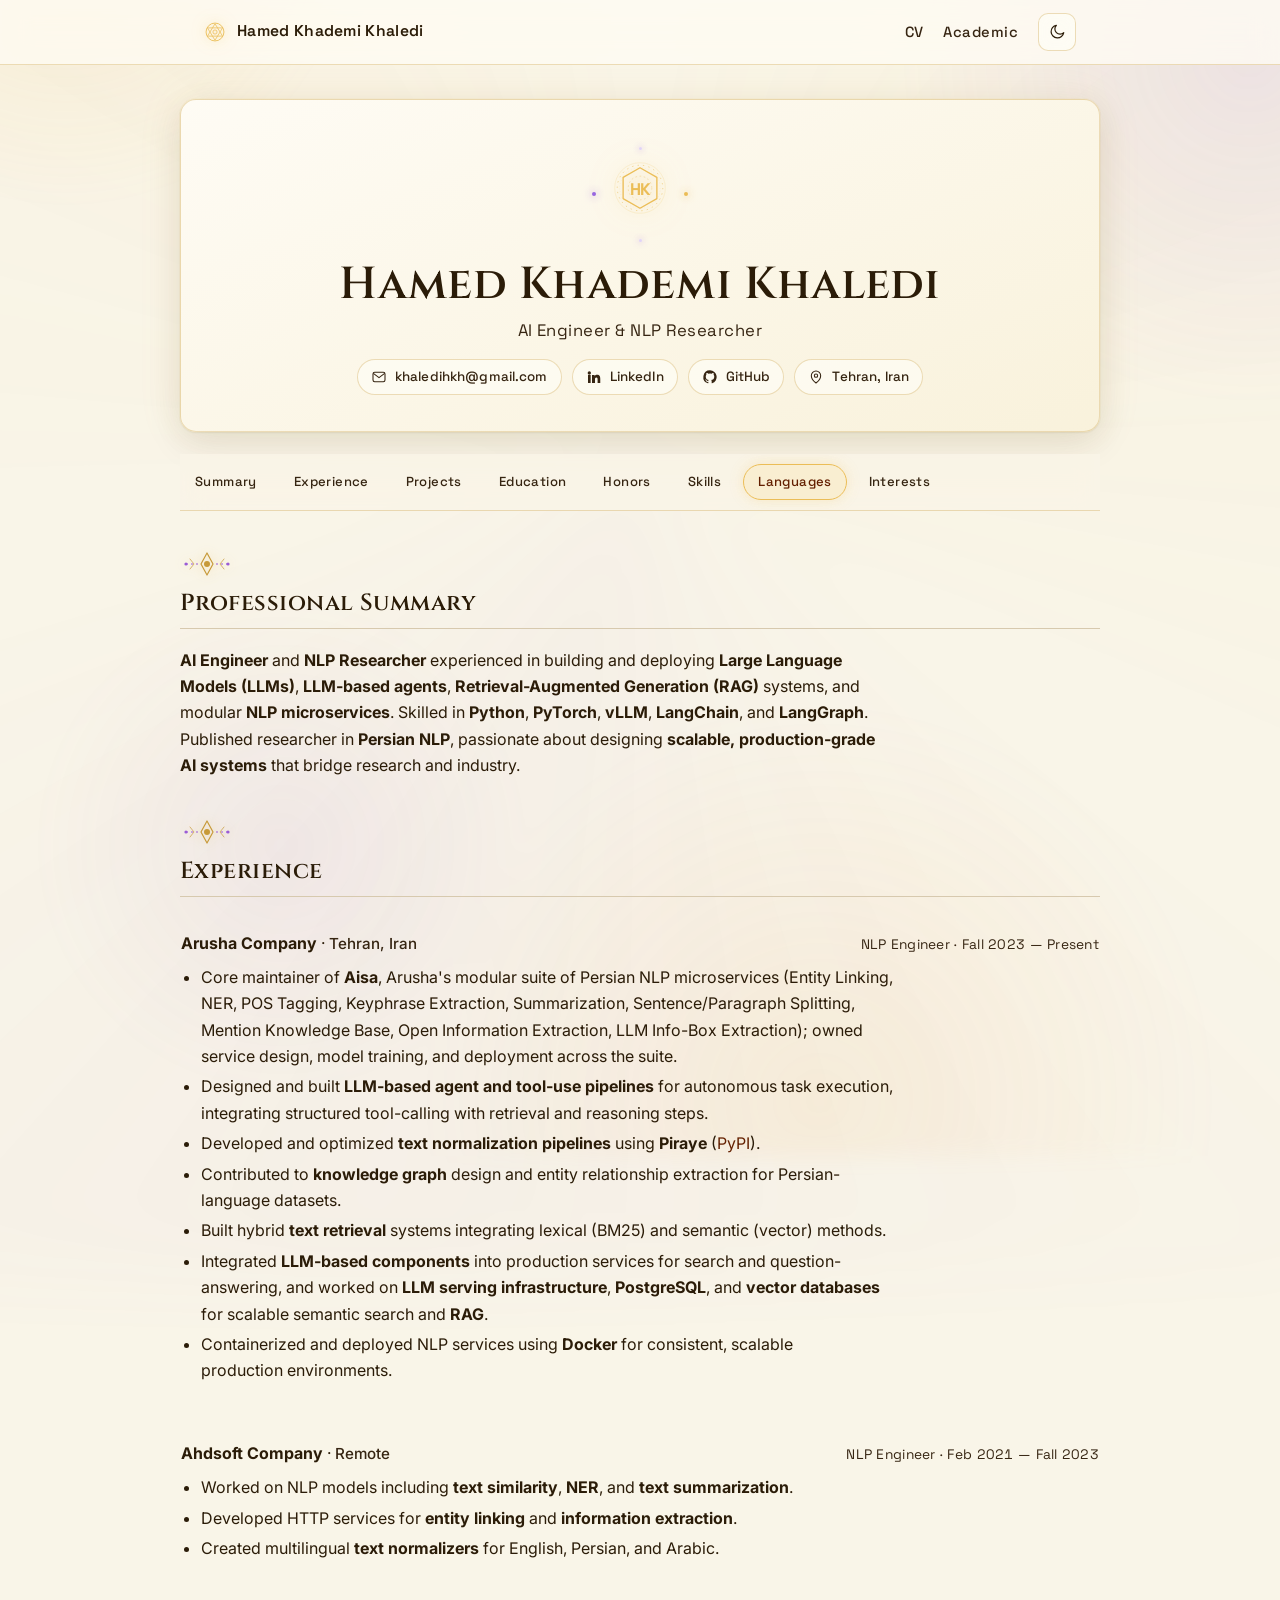
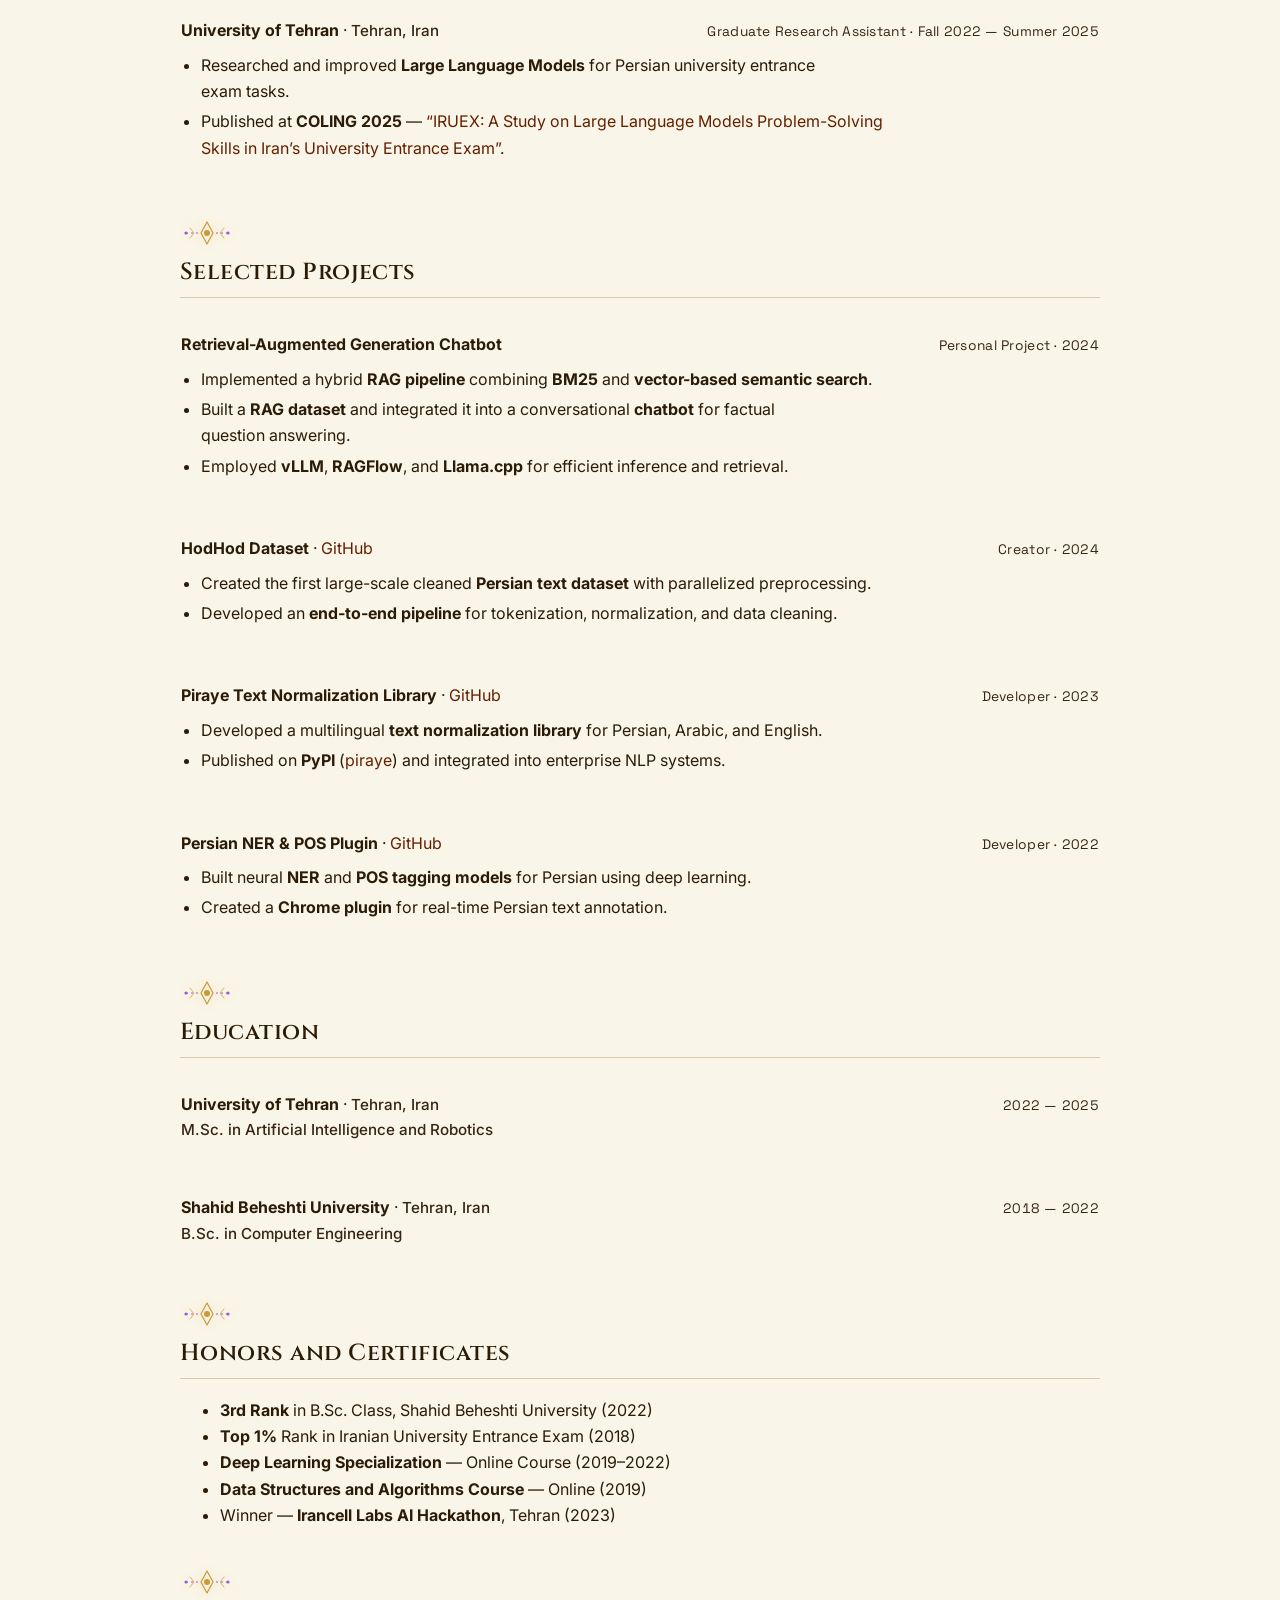
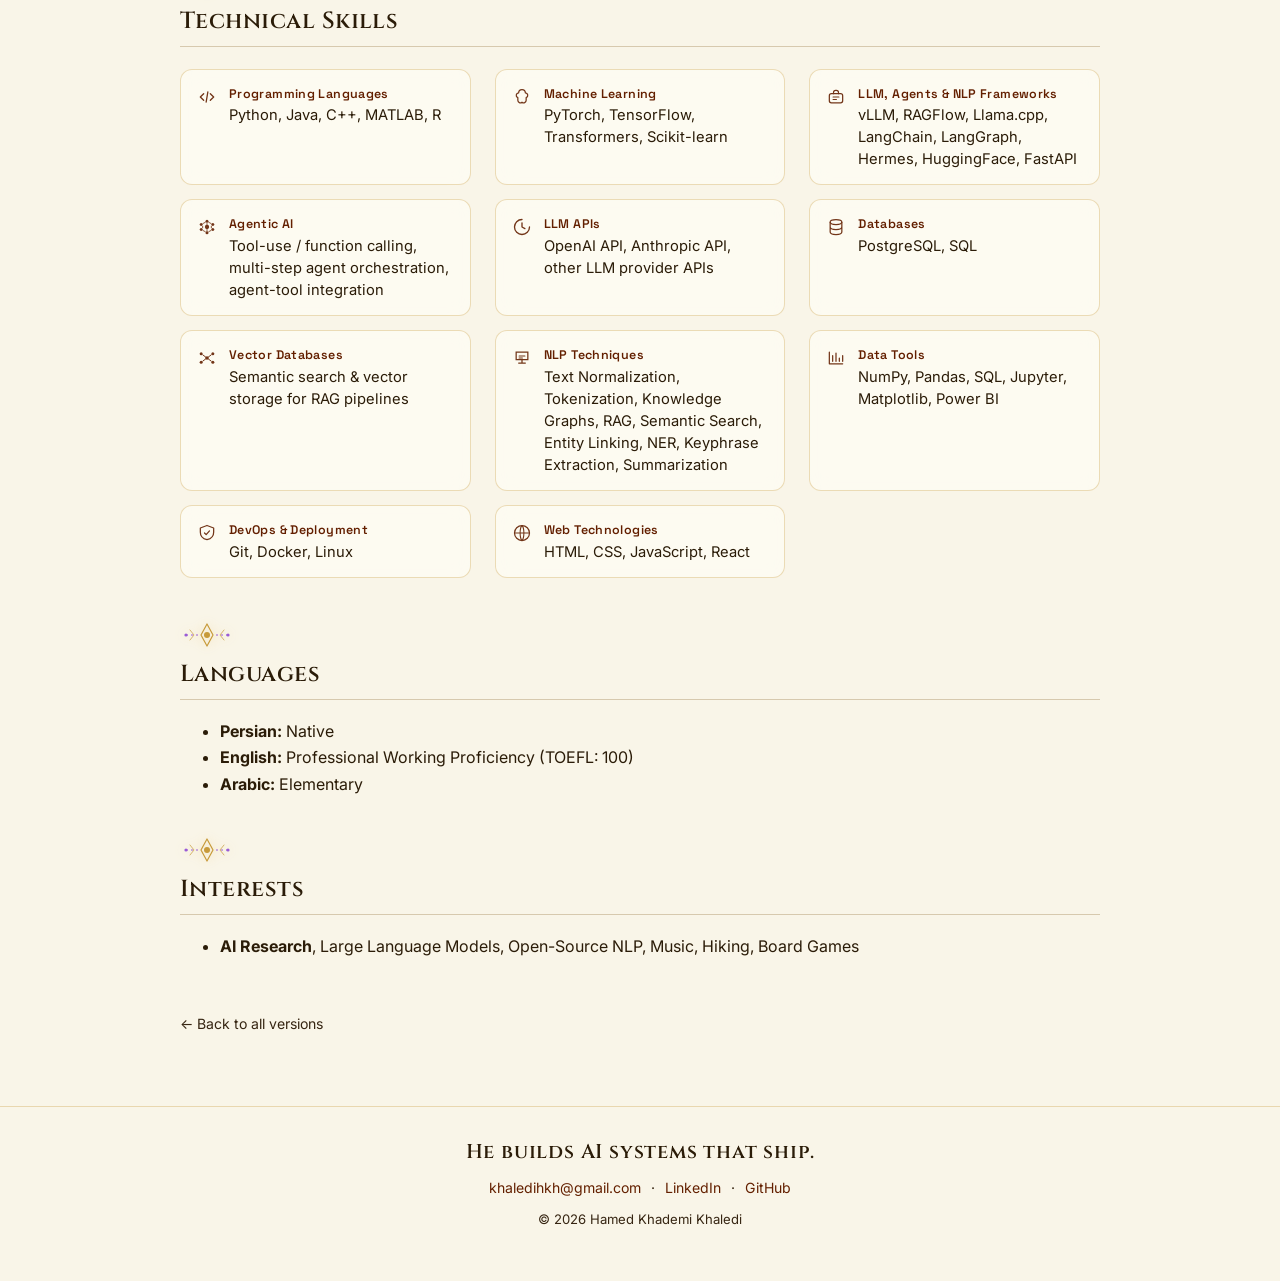
==== commit 0113d19c: "Amplify fantasy theme: spell-circle hero aura, orbiting crest, wax-seal cards, entry ignition, AA co" ====
--- a/cv.html
+++ b/cv.html
@@ -9,6 +9,7 @@
   <link rel="preconnect" href="https://fonts.googleapis.com" />
   <link rel="preconnect" href="https://fonts.gstatic.com" crossorigin />
   <link href="https://fonts.googleapis.com/css2?family=Cinzel:wght@500;600;700&family=Inter:wght@400;500;600;700&family=Space+Grotesk:wght@500;600;700&display=swap" rel="stylesheet" />
+  <noscript><style>.reveal{opacity:1!important;transform:none!important}.hero::before,.hero::after{opacity:1!important;transform:none!important}.crest-orbit{display:none}</style></noscript>
 </head>
 <body>
   <div class="stars" aria-hidden="true"></div>
@@ -45,18 +46,24 @@
 
   <main class="wrap resume">
     <header class="resume-header hero-anim">
-      <svg class="crest" viewBox="0 0 64 64" fill="none" xmlns="http://www.w3.org/2000/svg" aria-hidden="true">
-        <circle cx="32" cy="32" r="30" stroke="currentColor" stroke-width="0.8" opacity="0.25"/>
-        <g class="ring-spin">
-          <circle cx="32" cy="32" r="27" stroke="currentColor" stroke-width="1" stroke-dasharray="1.5 5" opacity="0.7"/>
-          <circle cx="32" cy="32" r="24" stroke="currentColor" stroke-width="0.6" stroke-dasharray="0.5 3" opacity="0.45"/>
-        </g>
-        <path d="M32 8 52 19.5v25L32 56 12 44.5v-25L32 8Z" stroke="currentColor" stroke-width="1.6" stroke-linejoin="round"/>
-        <g class="ring-spin-rev">
-          <circle cx="32" cy="32" r="14" stroke="currentColor" stroke-width="0.8" stroke-dasharray="2 3" opacity="0.55"/>
-        </g>
-        <text x="32" y="40" text-anchor="middle" font-family="Space Grotesk, Inter, sans-serif" font-size="20" font-weight="700" fill="currentColor" letter-spacing="-1">HK</text>
-      </svg>
+      <div class="crest-wrap">
+        <span class="crest-orbit" aria-hidden="true">
+          <span class="rune-dot"></span>
+          <span class="rune-dot b"></span>
+        </span>
+        <svg class="crest" viewBox="0 0 64 64" fill="none" xmlns="http://www.w3.org/2000/svg" aria-hidden="true">
+          <circle cx="32" cy="32" r="30" stroke="currentColor" stroke-width="0.8" opacity="0.25"/>
+          <g class="ring-spin">
+            <circle cx="32" cy="32" r="27" stroke="currentColor" stroke-width="1" stroke-dasharray="1.5 5" opacity="0.7"/>
+            <circle cx="32" cy="32" r="24" stroke="currentColor" stroke-width="0.6" stroke-dasharray="0.5 3" opacity="0.45"/>
+          </g>
+          <path d="M32 8 52 19.5v25L32 56 12 44.5v-25L32 8Z" stroke="currentColor" stroke-width="1.6" stroke-linejoin="round"/>
+          <g class="ring-spin-rev">
+            <circle cx="32" cy="32" r="14" stroke="currentColor" stroke-width="0.8" stroke-dasharray="2 3" opacity="0.55"/>
+          </g>
+          <text x="32" y="40" text-anchor="middle" font-family="Space Grotesk, Inter, sans-serif" font-size="20" font-weight="700" fill="currentColor" letter-spacing="-1">HK</text>
+        </svg>
+      </div>
       <h1>Hamed Khademi Khaledi</h1>
       <p class="sub">AI Engineer &amp; NLP Researcher</p>
       <div class="contacts">
--- a/assets/style.css
+++ b/assets/style.css
@@ -9,7 +9,7 @@
   /* Arcane dual-tone identity */
   --accent:        oklch(0.82 0.13 85);   /* gilded amber */
   --accent-2:      oklch(0.62 0.18 300);  /* arcane violet */
-  --accent-strong: oklch(0.70 0.14 72);   /* warm gold, high-contrast */
+  --accent-strong: oklch(0.34 0.12 56);   /* antique gold, AA on light bg */
   --accent-soft:   oklch(0.95 0.04 90);   /* pale gold tint */
 
   /* Tinted neutrals — warm/indigo lean */
@@ -17,7 +17,7 @@
   --bg-elev:   oklch(0.99 0.01 90);
   --bg-soft:   oklch(0.95 0.03 92);
   --text:      oklch(0.24 0.04 70);
-  --text-soft: oklch(0.42 0.04 72);
+  --text-soft: oklch(0.28 0.04 70);
   --border:    oklch(0.86 0.04 85);
   --rule:      oklch(0.84 0.04 85);
 
@@ -26,14 +26,23 @@
   --radius: 16px;
   --max: 920px;
 
-  /* Light "day grimoire" hero surface */
+  /* Landing hero follows the theme toggle (light in light mode) */
   --hero-surface: linear-gradient(
      158deg,
-     oklch(0.98 0.03 90) 0%,
-     oklch(0.96 0.045 300) 100%
-   );
+      oklch(0.99 0.01 90) 0%,
+      oklch(0.96 0.03 92) 100%
+    );
   --hero-text: var(--text);
-  --hero-sub:  oklch(0.42 0.04 72);
+  --hero-sub:  oklch(0.28 0.04 70);
+
+  /* Resume header follows the theme toggle (light in light mode) */
+  --header-surface: linear-gradient(
+     158deg,
+      oklch(0.99 0.01 90) 0%,
+      oklch(0.96 0.03 92) 100%
+    );
+  --header-text: var(--text);
+  --header-sub:  oklch(0.28 0.04 70);
 
   /* Glass */
   --glass: color-mix(in srgb, var(--bg-elev) 74%, transparent);
@@ -51,8 +60,8 @@
   --bg:        oklch(0.16 0.05 285);
   --bg-elev:   oklch(0.21 0.06 288);
   --bg-soft:   oklch(0.25 0.06 288);
-  --text:      oklch(0.96 0.02 90);
-  --text-soft: oklch(0.80 0.04 300);
+  --text:      oklch(0.97 0.02 90);
+  --text-soft: oklch(0.84 0.045 300);
   --border:    oklch(0.45 0.07 290);
   --rule:      oklch(0.38 0.06 290);
 
@@ -61,11 +70,19 @@
 
   --hero-surface: linear-gradient(
      158deg,
-     oklch(0.23 0.06 288) 0%,
-     oklch(0.18 0.07 300) 100%
-   );
+      oklch(0.19 0.06 288) 0%,
+      oklch(0.13 0.075 300) 100%
+    );
   --hero-text: oklch(0.98 0.02 90);
-  --hero-sub:  oklch(0.82 0.04 300);
+  --hero-sub:  oklch(0.84 0.045 300);
+
+  --header-surface: linear-gradient(
+     158deg,
+      oklch(0.23 0.06 288) 0%,
+      oklch(0.17 0.07 300) 100%
+    );
+  --header-text: oklch(0.98 0.02 90);
+  --header-sub:  oklch(0.84 0.045 300);
 
   --glass: oklch(0.22 0.06 288 / 0.55);
   --glass-border: oklch(0.58 0.11 85 / 0.32);
@@ -276,8 +293,7 @@
 }
 
 /* ---------- Hero / resume header (glowing grimoire panel) ---------- */
-.hero,
-.resume-header {
+.hero {
   position: relative;
   background: var(--hero-surface);
   color: var(--hero-text);
@@ -289,6 +305,19 @@
     var(--shadow),
     0 0 0 1px oklch(0.82 0.13 85 / 0.07),
     0 0 44px oklch(0.82 0.13 85 / 0.12);
+}
+.resume-header {
+  position: relative;
+  background: var(--header-surface);
+  color: var(--header-text);
+  border: 1px solid var(--glass-border);
+  border-radius: var(--radius);
+  backdrop-filter: blur(10px);
+  -webkit-backdrop-filter: blur(10px);
+  box-shadow:
+    var(--shadow),
+    0 0 0 1px oklch(0.82 0.13 85 / 0.07),
+    0 0 44px oklch(0.82 0.13 85 / 0.10);
 }
 .hero > *,
 .resume-header > * { position: relative; z-index: 1; }
@@ -452,12 +481,12 @@
   font-size: clamp(2rem, 5vw, 2.8rem);
   line-height: 1.1;
   margin: 0 0 8px;
-  color: var(--hero-text);
+  color: var(--header-text);
   font-weight: 600;
   letter-spacing: 0.015em;
 }
 .resume-header .sub {
-  color: var(--hero-sub);
+  color: var(--header-sub);
   margin: 0 0 14px;
   font-size: 1.04rem;
   letter-spacing: 0.03em;
@@ -702,17 +731,277 @@
   to   { opacity: 1; transform: none; }
 }
 
+/* ============================================================
+   FANTASY AMPLIFICATION — spell-circle aura, orbiting asterism,
+   wax-seal cards, recurring sigil mark, entry ignition.
+   All motion is frozen under prefers-reduced-motion (see below).
+   ============================================================ */
+
+/* ---------- Spell-circle aura behind the drenched hero ---------- */
+.hero {
+  position: relative;
+  isolation: isolate;
+}
+.hero::before {
+  content: "";
+  position: absolute;
+  inset: -8% -4% 30%;
+  z-index: 0;
+  pointer-events: none;
+  background:
+    radial-gradient(60% 70% at 50% 28%,
+      oklch(0.82 0.13 85 / 0.22) 0%,
+      oklch(0.62 0.18 300 / 0.14) 38%,
+      transparent 70%),
+    conic-gradient(from 210deg at 50% 30%,
+      transparent 0deg,
+      oklch(0.82 0.13 85 / 0.10) 40deg,
+      transparent 90deg,
+      oklch(0.62 0.18 300 / 0.10) 200deg,
+      transparent 260deg,
+      oklch(0.82 0.13 85 / 0.08) 320deg,
+      transparent 360deg);
+  filter: blur(8px);
+  opacity: 0;
+  transform: scale(0.92);
+  animation: circle-awaken 1.4s cubic-bezier(0.22, 1, 0.36, 1) 0.15s forwards;
+}
+.hero::after {
+  content: "";
+  position: absolute;
+  left: 50%;
+  top: clamp(120px, 22vw, 240px);
+  width: min(560px, 92vw);
+  height: min(560px, 92vw);
+  translate: -50% -50%;
+  z-index: 0;
+  pointer-events: none;
+  border-radius: 50%;
+  background:
+    repeating-radial-gradient(
+      circle at center,
+      transparent 0 38px,
+      oklch(0.82 0.13 85 / 0.05) 38px 39px,
+      transparent 39px 78px
+    );
+  -webkit-mask: radial-gradient(circle at center, #000 0 60%, transparent 72%);
+          mask: radial-gradient(circle at center, #000 0 60%, transparent 72%);
+  opacity: 0;
+  animation: circle-awaken 1.6s cubic-bezier(0.22, 1, 0.36, 1) 0.3s forwards;
+}
+@keyframes circle-awaken {
+  to { opacity: 1; transform: scale(1); }
+}
+
+/* ---------- Orbiting asterism around the crest ---------- */
+.crest-wrap {
+  position: relative;
+  width: 96px;
+  height: 96px;
+  margin: 0 auto 18px;
+  display: grid;
+  place-items: center;
+}
+.crest-orbit {
+  position: absolute;
+  inset: -12px;
+  pointer-events: none;
+  animation: orbit-spin 26s linear infinite;
+}
+.crest-orbit::before,
+.crest-orbit::after {
+  content: "";
+  position: absolute;
+  top: 50%;
+  left: 50%;
+  width: 4px;
+  height: 4px;
+  margin: -2px;
+  border-radius: 50%;
+  background: var(--accent);
+  box-shadow: 0 0 8px oklch(0.82 0.13 85 / 0.9);
+}
+.crest-orbit::before { transform: rotate(0deg) translateX(46px); }
+.crest-orbit::after  { transform: rotate(180deg) translateX(46px); background: var(--accent-2); box-shadow: 0 0 8px oklch(0.62 0.18 300 / 0.9); }
+.crest-orbit .rune-dot {
+  position: absolute;
+  top: 50%;
+  left: 50%;
+  width: 3px;
+  height: 3px;
+  margin: -1.5px;
+  border-radius: 50%;
+  background: oklch(0.88 0.06 300 / 0.9);
+  box-shadow: 0 0 6px oklch(0.62 0.18 300 / 0.8);
+  transform: rotate(90deg) translateX(46px);
+}
+.crest-orbit .rune-dot.b { transform: rotate(270deg) translateX(46px); }
+@keyframes orbit-spin { to { transform: rotate(360deg); } }
+.crest {
+  position: relative;
+  z-index: 1;
+  width: 64px;
+  height: 64px;
+  color: var(--accent);
+  filter: drop-shadow(0 0 14px oklch(0.82 0.13 85 / 0.55));
+  animation: crest-pulse 5s ease-in-out infinite;
+}
+
+/* ---------- Hero name: engraved glow + floating accent ---------- */
+.hero h1 {
+  background: none;
+  color: var(--hero-text);
+  text-shadow: 0 0 26px oklch(0.82 0.13 85 / 0.25);
+}
+.hero .tagline { color: var(--hero-sub); }
+.hero .contact-chip {
+  color: var(--hero-sub);
+  border-color: var(--glass-border);
+  background: var(--glass);
+}
+.hero .contact-chip:hover {
+  color: var(--accent-strong);
+  border-color: var(--accent);
+}
+[data-theme="dark"] .hero .contact-chip {
+  color: var(--hero-sub);
+  border-color: oklch(0.78 0.10 85 / 0.35);
+  background: oklch(0.22 0.06 288 / 0.45);
+}
+[data-theme="dark"] .hero .contact-chip:hover {
+  color: var(--accent);
+  border-color: var(--accent);
+}
+
+/* ---------- Wax-seal version cards ---------- */
+.card {
+  display: flex;
+  flex-direction: column;
+  align-items: center;
+  text-align: center;
+}
+.card .card-emblem {
+  position: relative;
+  width: 64px;
+  height: 64px;
+  margin-bottom: 18px;
+  color: var(--accent);
+  filter: drop-shadow(0 0 10px oklch(0.82 0.13 85 / 0.5));
+}
+/* the wax-seal ring that draws in on hover */
+.card .seal-ring {
+  position: absolute;
+  inset: -4px;
+  color: var(--accent);
+  opacity: 0;
+  transform: rotate(-30deg) scale(0.9);
+  transition: opacity 0.45s ease, transform 0.6s cubic-bezier(0.22, 1, 0.36, 1);
+}
+.card .seal-ring circle { stroke-dasharray: 180; stroke-dashoffset: 180; transition: stroke-dashoffset 0.7s cubic-bezier(0.22, 1, 0.36, 1); }
+.card:hover .seal-ring { opacity: 0.9; transform: rotate(0) scale(1); }
+.card:hover .seal-ring circle { stroke-dashoffset: 0; }
+.card h2 { color: var(--text); }
+.card p { color: var(--text-soft); margin-left: auto; margin-right: auto; }
+.card-hints li {
+  color: var(--accent-strong);
+  background: var(--accent-soft);
+  border: 1px solid color-mix(in oklch, var(--accent) 35%, transparent);
+}
+
+/* ---------- Ornamental divider between the two cards (wide screens) ---------- */
+.cards { position: relative; }
+.cards::after {
+  content: "";
+  position: absolute;
+  top: 50%;
+  left: 50%;
+  width: 1px;
+  height: 56%;
+  translate: -50% -50%;
+  background: linear-gradient(
+    to bottom,
+    transparent,
+    var(--glass-border) 30%,
+    var(--glass-border) 70%,
+    transparent
+  );
+  pointer-events: none;
+}
+.cards::before {
+  content: "✦";
+  position: absolute;
+  top: 50%;
+  left: 50%;
+  translate: -50% -50%;
+  z-index: 2;
+  font-size: 14px;
+  color: var(--accent);
+  text-shadow: 0 0 10px oklch(0.82 0.13 85 / 0.7);
+  background: var(--bg);
+  padding: 2px 4px;
+}
+@media (max-width: 620px) {
+  .cards::after, .cards::before { display: none; }
+}
+
+/* ---------- Recurring sigil mark above section headings ---------- */
+.section > h2::before {
+  content: "";
+  display: block;
+  width: 54px;
+  height: 26px;
+  margin-bottom: 12px;
+  background-repeat: no-repeat;
+  background-position: left center;
+  background-size: contain;
+  background-image: url("data:image/svg+xml;utf8,<svg xmlns='http://www.w3.org/2000/svg' viewBox='0 0 54 26' fill='none'><path d='M27 2 33 13 27 24 21 13Z' stroke='%23c79a3a' stroke-width='1.2' stroke-linejoin='round'/><circle cx='27' cy='13' r='3' fill='%23c79a3a'/><path d='M6 13h12M36 13h12' stroke='%239a5cd6' stroke-width='1' stroke-dasharray='2 3'/><circle cx='6' cy='13' r='1.6' fill='%239a5cd6'/><circle cx='48' cy='13' r='1.6' fill='%239a5cd6'/><path d='M10 8l4 5-4 5M44 8l-4 5 4 5' stroke='%23c79a3a' stroke-width='1' stroke-linecap='round' stroke-linejoin='round' opacity='0.7'/></svg>");
+  filter: drop-shadow(0 0 6px oklch(0.82 0.13 85 / 0.4));
+}
+
+/* ---------- Entry ignition on hover (resume pages) ---------- */
+.entry {
+  padding: 14px 16px;
+  margin: 0 -16px 22px;
+  border-radius: 12px;
+  border: 1px solid transparent;
+  transition: border-color 0.25s ease, background 0.25s ease, box-shadow 0.25s ease;
+}
+.entry:hover {
+  border-color: var(--glass-border);
+  background: color-mix(in oklch, var(--accent) 6%, transparent);
+  box-shadow: 0 0 22px oklch(0.82 0.13 85 / 0.10);
+}
+.entry .title { color: var(--text); }
+.entry .org { color: var(--text-soft); }
+.entry .meta { color: var(--text-soft); }
+
+/* ---------- Decisive hover ignition for skills ---------- */
+.skill:hover {
+  border-color: var(--accent);
+  box-shadow: 0 0 22px oklch(0.82 0.13 85 / 0.22);
+  transform: translateY(-2px);
+}
+
+/* ---------- Dark-mode chip fixes (AA) ---------- */
+[data-theme="dark"] .card-hints li {
+  color: var(--text);
+  background: oklch(0.22 0.06 85);
+  border-color: color-mix(in oklch, var(--accent) 45%, transparent);
+}
+
 @media (prefers-reduced-motion: reduce) {
   html { scroll-behavior: auto; }
-  .aurora { animation: none; }
-  .crest { animation: none; }
+  .aurora, .aurora-rot { animation: none; }
+  .crest, .crest-orbit { animation: none; }
   .ring-spin, .ring-spin-rev { animation: none; }
+  .hero::before, .hero::after { animation: none; opacity: 1; transform: none; }
   .reveal { opacity: 1; transform: none; transition: none; }
   .reveal.is-visible .stagger > *,
   .reveal.is-visible.stagger > * { animation: none; }
   .hero-anim > * { opacity: 1; animation: none; }
-  .card, .skill, .contact-chip, .theme-toggle { transition: none; }
-  .card:hover, .skill:hover, .contact-chip:hover { transform: none; }
+  .card, .skill, .contact-chip, .theme-toggle, .entry { transition: none; }
+  .card:hover, .skill:hover, .contact-chip:hover, .entry:hover { transform: none; }
+  .card .seal-ring { transition: none; }
 }
 
 @media (max-width: 520px) {
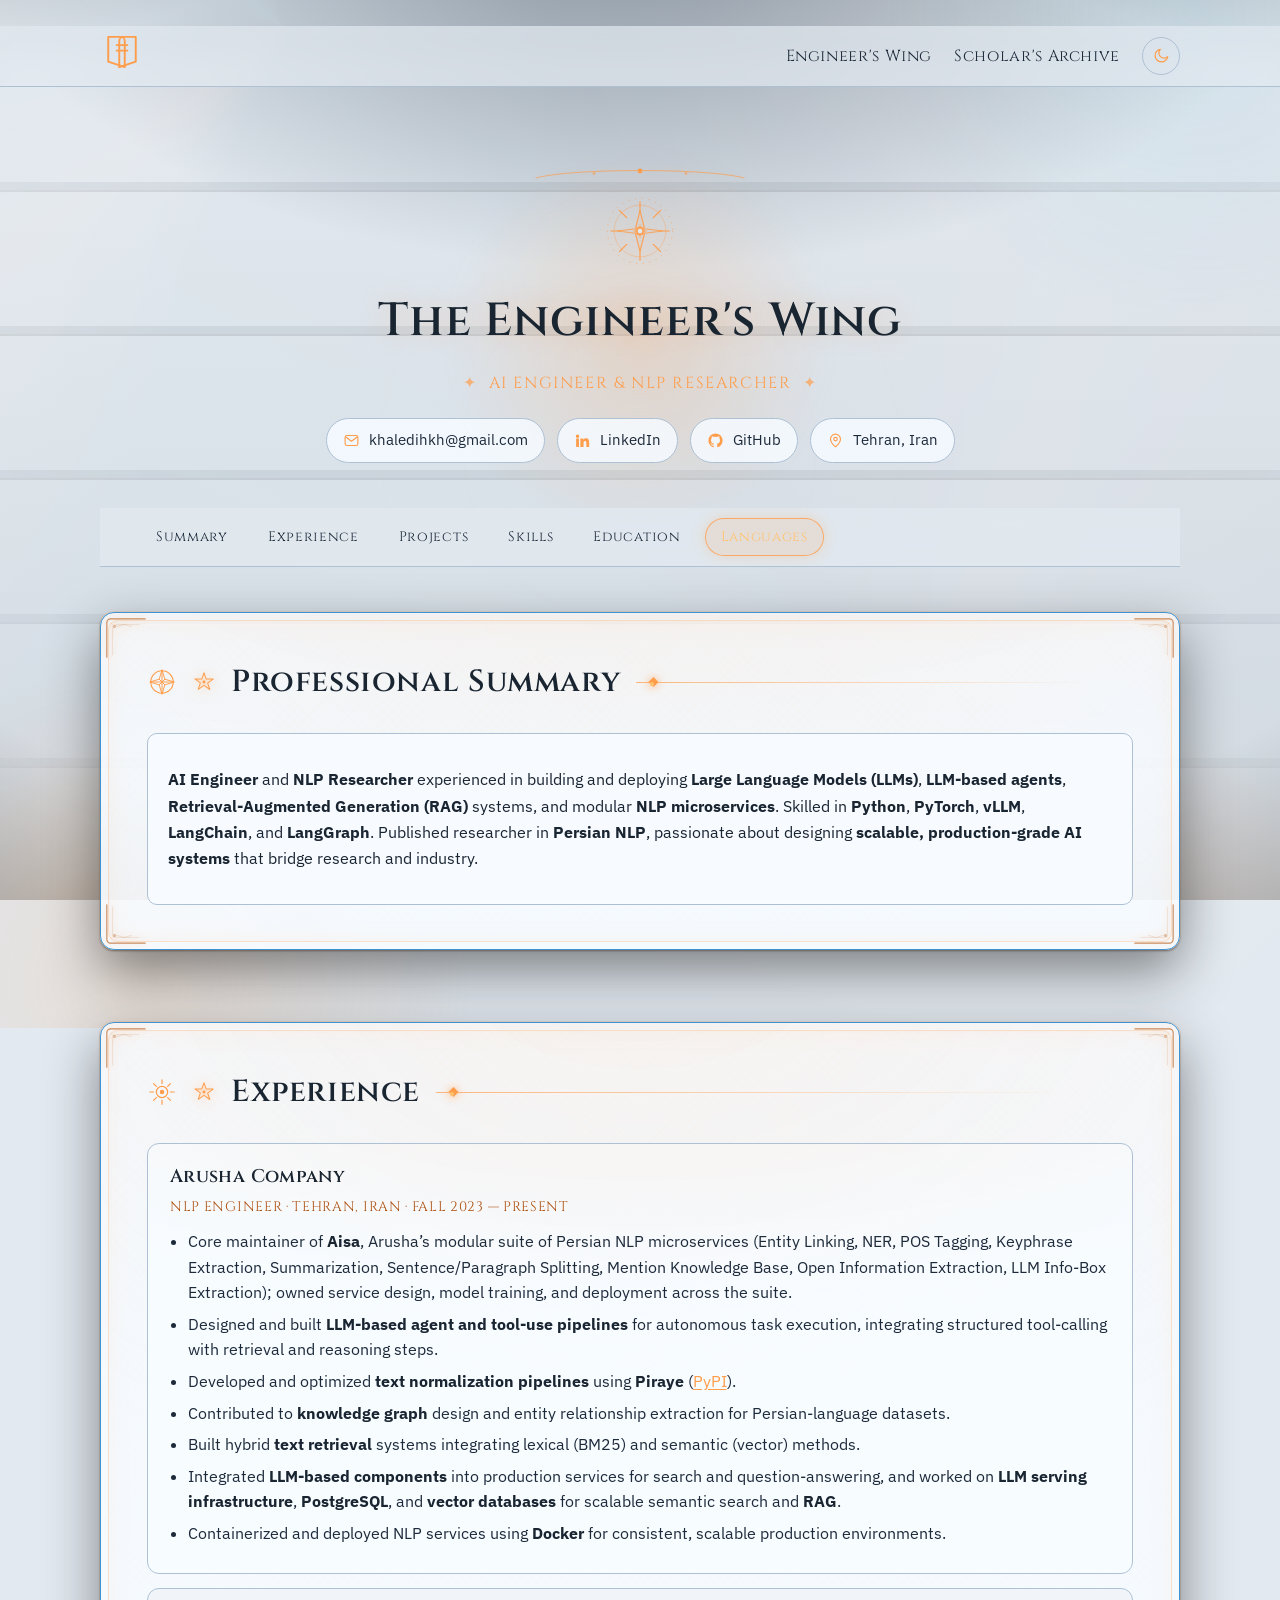
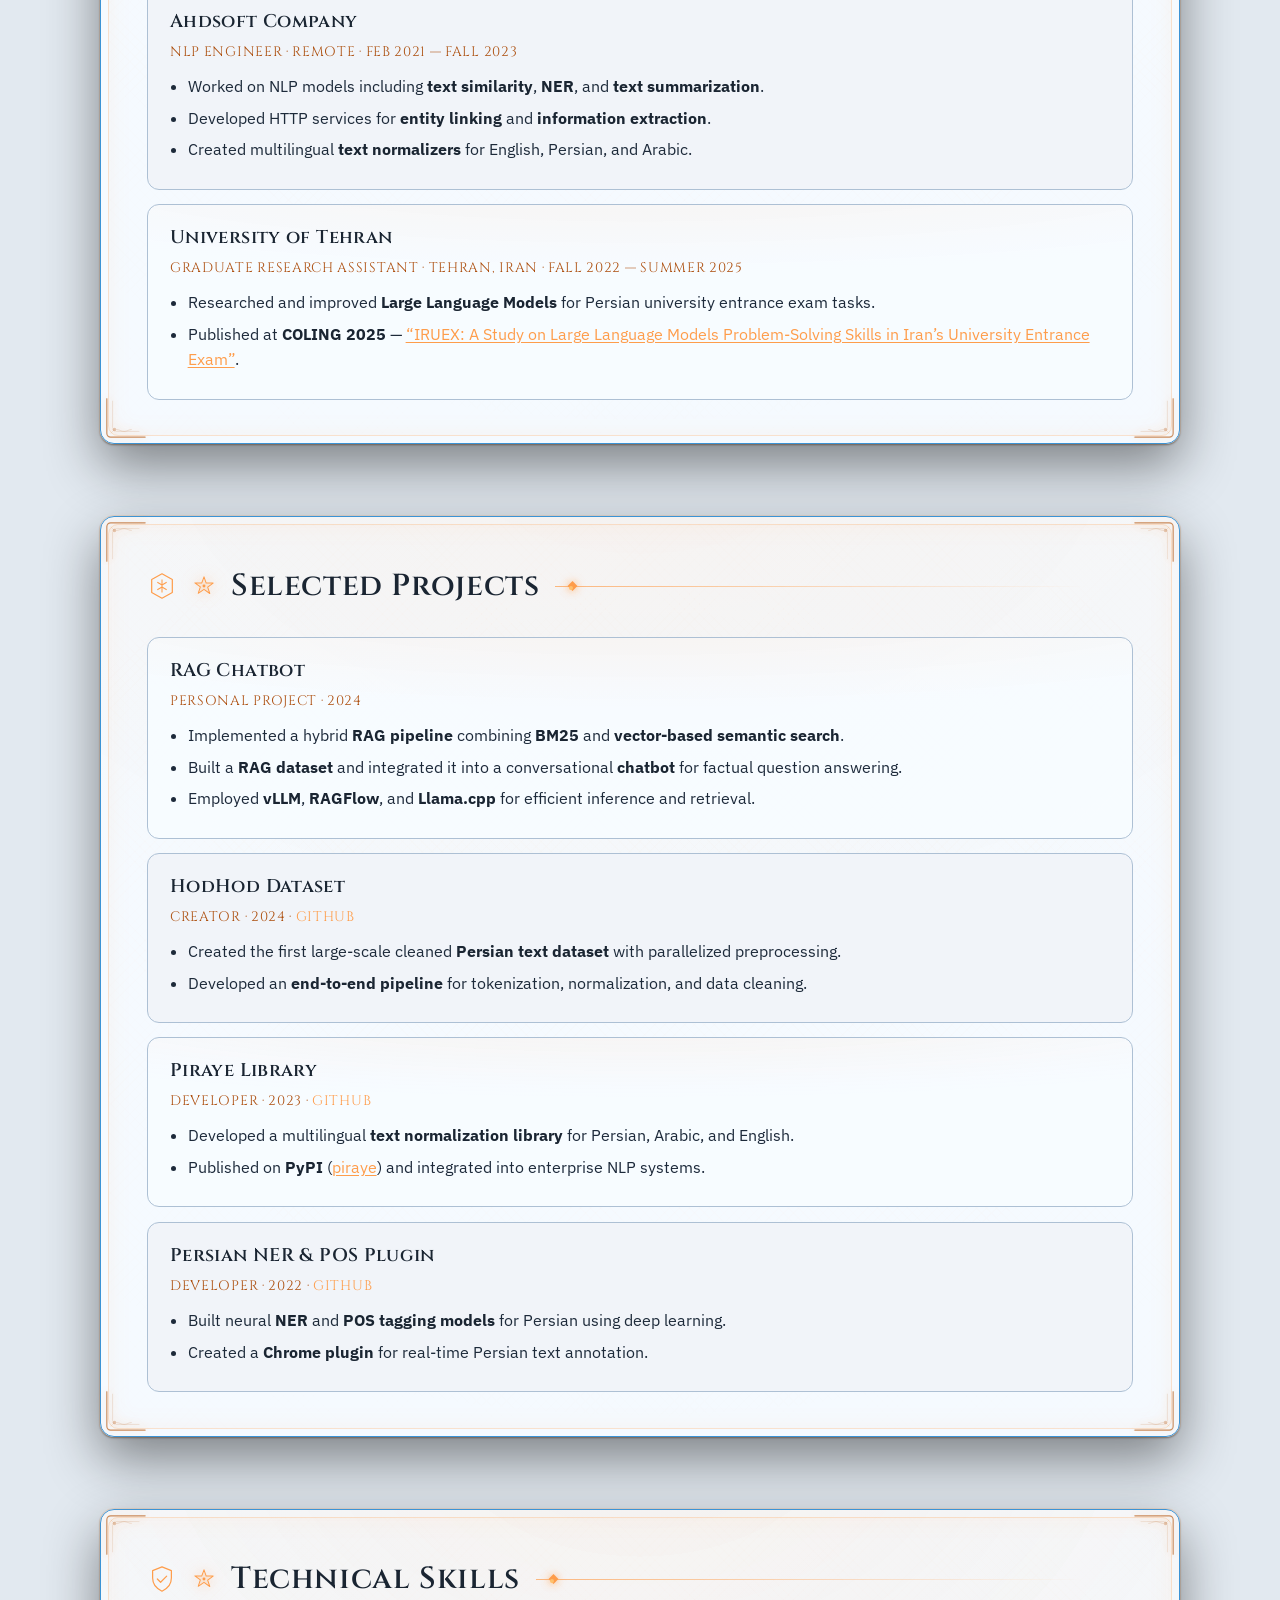
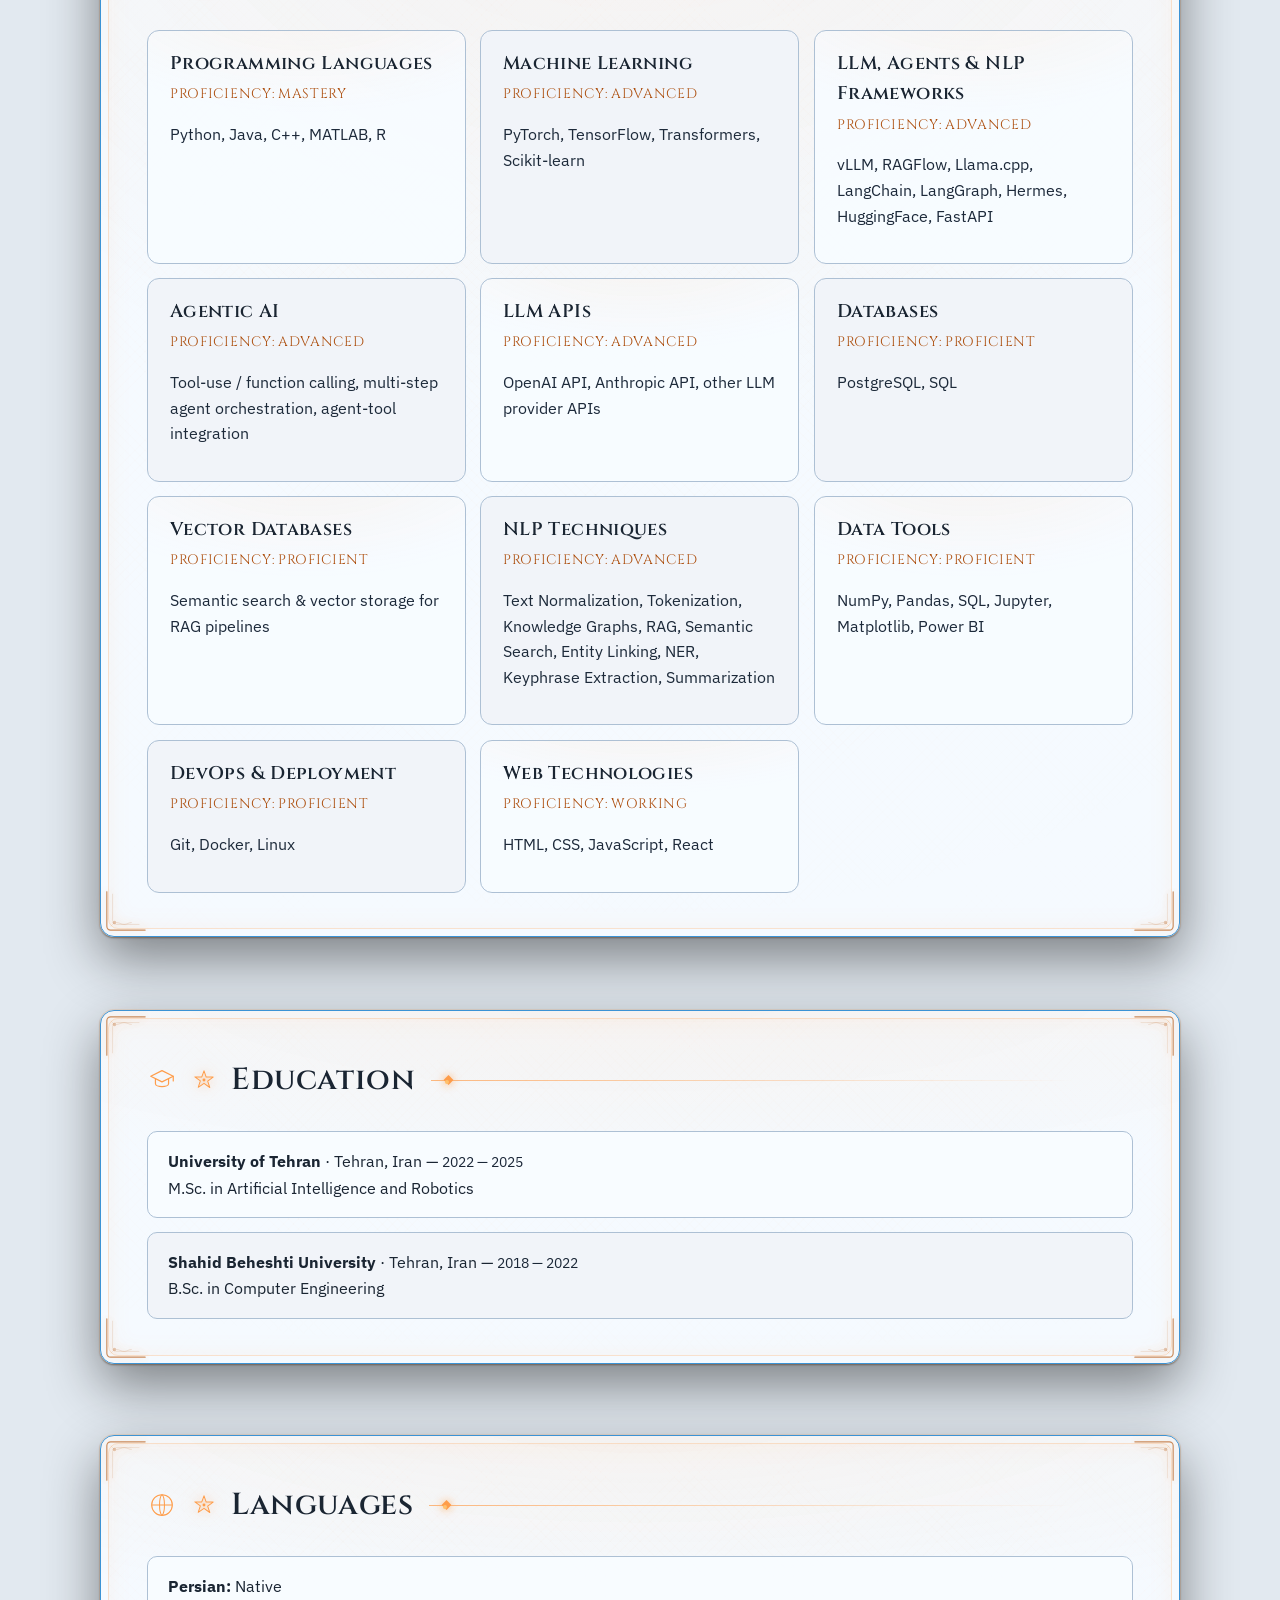
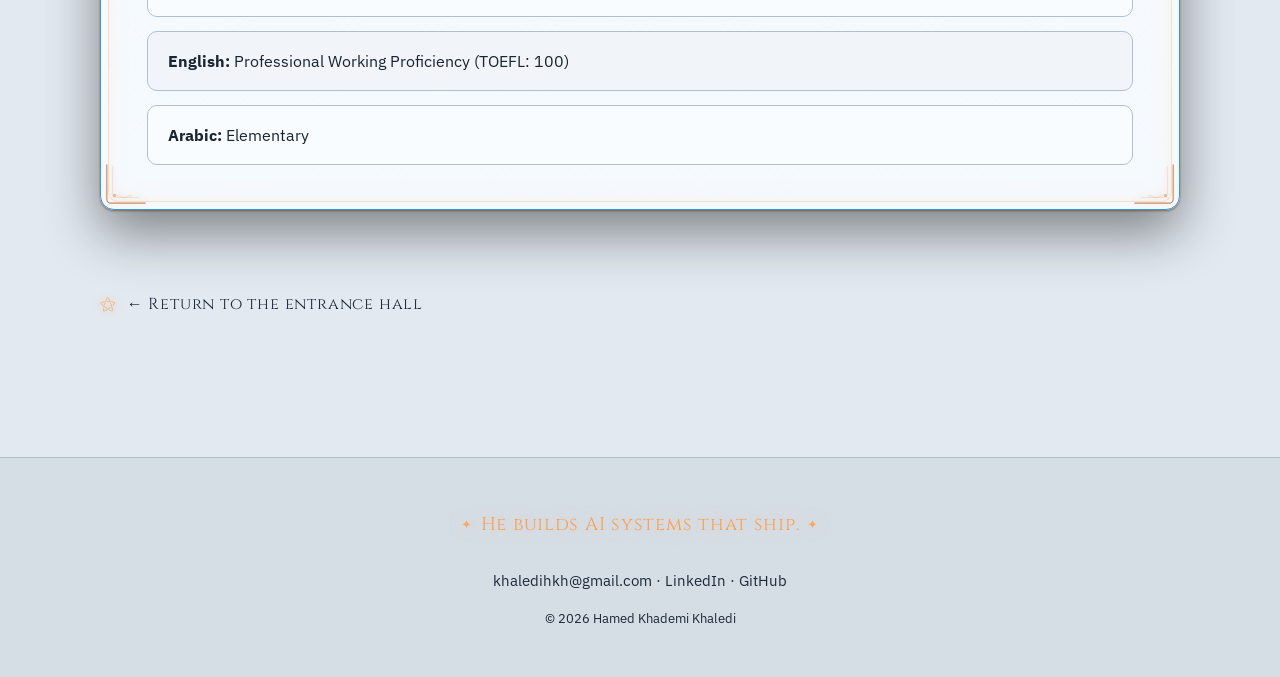
==== commit 4ebf5635: "Refactor: replace style.css/theme.js with modular wing-*.css and library.* assets" ====
--- a/cv.html
+++ b/cv.html
@@ -1,41 +1,52 @@
 <!DOCTYPE html>
-<html lang="en" class="no-js" data-theme="light">
+<html lang="en" class="no-js" data-theme="light" data-default-theme="light">
 <head>
   <meta charset="UTF-8" />
   <meta name="viewport" content="width=device-width, initial-scale=1.0" />
-  <title>Hamed Khademi Khaledi — CV</title>
-  <meta name="description" content="Industry CV of Hamed Khademi Khaledi, AI Engineer & NLP Researcher." />
-  <link rel="stylesheet" href="assets/style.css" />
+  <title>Hamed Khademi Khaledi — The Engineer's Wing</title>
+  <meta name="description" content="Industry CV of Hamed Khademi Khaledi, AI Engineer & NLP Researcher: experience, selected projects, and technical skills." />
+  <link rel="stylesheet" href="assets/wing-engineer.css" />
   <link rel="preconnect" href="https://fonts.googleapis.com" />
   <link rel="preconnect" href="https://fonts.gstatic.com" crossorigin />
-  <link href="https://fonts.googleapis.com/css2?family=Cinzel:wght@500;600;700&family=Inter:wght@400;500;600;700&family=Space+Grotesk:wght@500;600;700&display=swap" rel="stylesheet" />
-  <noscript><style>.reveal{opacity:1!important;transform:none!important}.hero::before,.hero::after{opacity:1!important;transform:none!important}.crest-orbit{display:none}</style></noscript>
+  <link href="https://fonts.googleapis.com/css2?family=Cinzel:wght@500;600;700&family=IBM+Plex+Sans:wght@400;500;600;700&display=swap" rel="stylesheet" />
+  <noscript><style>.reveal,.stagger>*{opacity:1!important;transform:none!important}.spark{animation:none!important}</style></noscript>
 </head>
 <body>
-  <div class="stars" aria-hidden="true"></div>
-  <div class="stars-2" aria-hidden="true"></div>
-  <div class="aurora-rot" aria-hidden="true"></div>
-  <div class="aurora" aria-hidden="true"></div>
-  <div class="aurora-grain" aria-hidden="true"></div>
+  <svg class="svg-defs" aria-hidden="true" focusable="false" width="0" height="0">
+    <defs>
+      <symbol id="book-mark" viewBox="0 0 32 32">
+        <path d="M6 5h9a3 3 0 0 1 3 3v19l-12-4V5Z" stroke="currentColor" stroke-width="1.4" stroke-linejoin="round"/>
+        <path d="M26 5h-9a3 3 0 0 0-3 3v19l12-4V5Z" stroke="currentColor" stroke-width="1.4" stroke-linejoin="round"/>
+        <path d="M12 11h8M12 15h8" stroke="currentColor" stroke-width="1.2" stroke-linecap="round"/>
+      </symbol>
+    </defs>
+  </svg>
+
+  <div class="forge-scene" aria-hidden="true"></div>
+  <div class="forge-aurora" aria-hidden="true"></div>
+  <div class="forge-plates" aria-hidden="true"></div>
+  <div class="forge-wash" aria-hidden="true"></div>
+  <div class="forge-shimmer" aria-hidden="true"></div>
+  <div class="forge-sparks" aria-hidden="true"></div>
+  <div class="forge-comets" aria-hidden="true"></div>
+  <div class="forge-vignette" aria-hidden="true"></div>
+  <div class="rune-field" aria-hidden="true"></div>
+  <div class="sigil-ring" aria-hidden="true"></div>
+  <div class="wing-cursor-glow" aria-hidden="true"></div>
+
   <nav class="nav">
     <div class="wrap nav-inner">
       <div class="brand">
-        <a href="index.html">
+        <a href="index.html" aria-label="Hamed Khademi Khaledi — home">
           <span class="mark" aria-hidden="true">
-            <svg viewBox="0 0 32 32" fill="none" xmlns="http://www.w3.org/2000/svg">
-              <circle cx="16" cy="16" r="13" stroke="currentColor" stroke-width="1.3"/>
-              <path d="M16 4 27 22H5L16 4Z" stroke="currentColor" stroke-width="1.1" stroke-linejoin="round"/>
-              <path d="M16 28 5 10h22L16 28Z" stroke="currentColor" stroke-width="1.1" stroke-linejoin="round"/>
-              <circle cx="16" cy="16" r="3" stroke="currentColor" stroke-width="1.1"/>
-            </svg>
+            <svg class="mark-svg" viewBox="0 0 32 32" fill="none" xmlns="http://www.w3.org/2000/svg"><use href="#book-mark"/></svg>
           </span>
-          Hamed Khademi Khaledi
         </a>
       </div>
       <div class="nav-links">
-        <a href="cv.html">CV</a>
-        <a href="work.html">Academic</a>
-        <button class="theme-toggle" data-theme-toggle aria-label="Toggle theme" title="Toggle light/dark">
+        <a href="cv.html">Engineer's Wing</a>
+        <a href="work.html">Scholar's Archive</a>
+        <button class="theme-toggle" data-theme-toggle aria-label="Toggle light and dark library" title="Toggle theme">
           <svg viewBox="0 0 24 24" fill="none" xmlns="http://www.w3.org/2000/svg" width="18" height="18">
             <path d="M21 12.8A8.5 8.5 0 1 1 11.2 3a6.6 6.6 0 0 0 9.8 9.8Z" stroke="currentColor" stroke-width="1.6" stroke-linejoin="round"/>
           </svg>
@@ -44,27 +55,28 @@
     </div>
   </nav>
 
-  <main class="wrap resume">
-    <header class="resume-header hero-anim">
-      <div class="crest-wrap">
-        <span class="crest-orbit" aria-hidden="true">
-          <span class="rune-dot"></span>
-          <span class="rune-dot b"></span>
-        </span>
-        <svg class="crest" viewBox="0 0 64 64" fill="none" xmlns="http://www.w3.org/2000/svg" aria-hidden="true">
-          <circle cx="32" cy="32" r="30" stroke="currentColor" stroke-width="0.8" opacity="0.25"/>
-          <g class="ring-spin">
-            <circle cx="32" cy="32" r="27" stroke="currentColor" stroke-width="1" stroke-dasharray="1.5 5" opacity="0.7"/>
-            <circle cx="32" cy="32" r="24" stroke="currentColor" stroke-width="0.6" stroke-dasharray="0.5 3" opacity="0.45"/>
-          </g>
-          <path d="M32 8 52 19.5v25L32 56 12 44.5v-25L32 8Z" stroke="currentColor" stroke-width="1.6" stroke-linejoin="round"/>
-          <g class="ring-spin-rev">
-            <circle cx="32" cy="32" r="14" stroke="currentColor" stroke-width="0.8" stroke-dasharray="2 3" opacity="0.55"/>
-          </g>
-          <text x="32" y="40" text-anchor="middle" font-family="Space Grotesk, Inter, sans-serif" font-size="20" font-weight="700" fill="currentColor" letter-spacing="-1">HK</text>
-        </svg>
-      </div>
-      <h1>Hamed Khademi Khaledi</h1>
+  <main class="wing wrap" data-wing="engineer">
+    <header class="wing-header reveal stagger">
+      <svg class="arc-rule" viewBox="0 0 220 14" fill="none" xmlns="http://www.w3.org/2000/svg" aria-hidden="true">
+        <path d="M6 11C40 1 180 1 214 11" stroke="currentColor" stroke-width="1" stroke-linecap="round" opacity="0.7"/>
+        <circle cx="110" cy="4" r="2.4" fill="currentColor"/>
+        <circle cx="64" cy="6.5" r="1.4" fill="currentColor" opacity="0.6"/>
+        <circle cx="156" cy="6.5" r="1.4" fill="currentColor" opacity="0.6"/>
+      </svg>
+      <svg class="crest" viewBox="0 0 64 64" fill="none" xmlns="http://www.w3.org/2000/svg" aria-hidden="true">
+        <g class="crest-ring crest-ring--outer">
+          <circle cx="32" cy="32" r="29" stroke="currentColor" stroke-width="0.8" stroke-dasharray="1 5" opacity="0.7"/>
+        </g>
+        <circle cx="32" cy="32" r="23" stroke="currentColor" stroke-width="0.7" opacity="0.45"/>
+        <g stroke="currentColor" stroke-width="1" stroke-linecap="round">
+          <path d="M32 6v9M32 49v9M6 32h9M49 32h9M13.7 13.7l6.4 6.4M43.9 43.9l6.4 6.4M50.3 13.7l-6.4 6.4M20.1 43.9l-6.4 6.4"/>
+        </g>
+        <path d="M32 14 36 30 52 32 36 34 32 50 28 34 12 32 28 30Z" stroke="currentColor" stroke-width="1.1" stroke-linejoin="round" opacity="0.85"/>
+        <path d="M32 26v12M26 32h12" stroke="currentColor" stroke-width="0.9" stroke-linecap="round" opacity="0.6"/>
+        <circle cx="32" cy="32" r="4.2" fill="currentColor" opacity="0.85"/>
+        <circle cx="32" cy="32" r="2" fill="var(--bg)"/>
+      </svg>
+      <h1>The Engineer's Wing</h1>
       <p class="sub">AI Engineer &amp; NLP Researcher</p>
       <div class="contacts">
         <a class="contact-chip" href="mailto:khaledihkh@gmail.com">
@@ -86,196 +98,213 @@
       </div>
     </header>
 
-    <nav class="toc" aria-label="Sections">
+    <nav class="toc" aria-label="Sections of the Engineer's Wing">
       <div class="toc-inner wrap">
         <a href="#summary">Summary</a>
         <a href="#experience">Experience</a>
         <a href="#projects">Projects</a>
+        <a href="#skills">Skills</a>
         <a href="#education">Education</a>
-        <a href="#honors">Honors</a>
-        <a href="#skills">Skills</a>
         <a href="#languages">Languages</a>
-        <a href="#interests">Interests</a>
       </div>
     </nav>
 
-    <section class="section" id="summary">
-      <h2>Professional Summary</h2>
-      <div class="summary reveal">
-        <p><strong>AI Engineer</strong> and <strong>NLP Researcher</strong> experienced in building and deploying <strong>Large Language Models (LLMs)</strong>, <strong>LLM-based agents</strong>, <strong>Retrieval-Augmented Generation (RAG)</strong> systems, and modular <strong>NLP microservices</strong>. Skilled in <strong>Python</strong>, <strong>PyTorch</strong>, <strong>vLLM</strong>, <strong>LangChain</strong>, and <strong>LangGraph</strong>. Published researcher in <strong>Persian NLP</strong>, passionate about designing <strong>scalable, production-grade AI systems</strong> that bridge research and industry.</p>
-      </div>
-    </section>
-
-    <section class="section" id="experience">
-      <h2>Experience</h2>
-
-      <div class="entry reveal">
+    <section class="shelf-section leaf reveal" id="summary">
+      <div class="shelf-head">
+        <svg class="rune" viewBox="0 0 32 32" fill="none" xmlns="http://www.w3.org/2000/svg" aria-hidden="true"><circle cx="16" cy="16" r="12" stroke="currentColor" stroke-width="1.2"/><path d="M16 3v26M3 16h26" stroke="currentColor" stroke-width="1"/><path d="M16 3 19 13 16 16 13 13Z M16 29 13 19 16 16 19 19Z M3 16 13 13 16 16 13 19Z M29 16 19 19 16 16 19 13Z" stroke="currentColor" stroke-width="1" stroke-linejoin="round"/></svg>
+        <h2>Professional Summary</h2>
+        <span class="alchemy-rule" aria-hidden="true"></span>
+      </div>
+      <div class="ledger">
         <div class="row">
-          <div><span class="title">Arusha Company</span> · <span class="org">Tehran, Iran</span></div>
-          <div class="meta">NLP Engineer · Fall 2023 — Present</div>
+          <p><strong>AI Engineer</strong> and <strong>NLP Researcher</strong> experienced in building and deploying <strong>Large Language Models (LLMs)</strong>, <strong>LLM-based agents</strong>, <strong>Retrieval-Augmented Generation (RAG)</strong> systems, and modular <strong>NLP microservices</strong>. Skilled in <strong>Python</strong>, <strong>PyTorch</strong>, <strong>vLLM</strong>, <strong>LangChain</strong>, and <strong>LangGraph</strong>. Published researcher in <strong>Persian NLP</strong>, passionate about designing <strong>scalable, production-grade AI systems</strong> that bridge research and industry.</p>
         </div>
-        <ul>
-          <li>Core maintainer of <strong>Aisa</strong>, Arusha's modular suite of Persian NLP microservices (Entity Linking, NER, POS Tagging, Keyphrase Extraction, Summarization, Sentence/Paragraph Splitting, Mention Knowledge Base, Open Information Extraction, LLM Info-Box Extraction); owned service design, model training, and deployment across the suite.</li>
-          <li>Designed and built <strong>LLM-based agent and tool-use pipelines</strong> for autonomous task execution, integrating structured tool-calling with retrieval and reasoning steps.</li>
-          <li>Developed and optimized <strong>text normalization pipelines</strong> using <strong>Piraye</strong> (<a href="https://pypi.org/project/piraye/" target="_blank" rel="noopener">PyPI</a>).</li>
-          <li>Contributed to <strong>knowledge graph</strong> design and entity relationship extraction for Persian-language datasets.</li>
-          <li>Built hybrid <strong>text retrieval</strong> systems integrating lexical (BM25) and semantic (vector) methods.</li>
-          <li>Integrated <strong>LLM-based components</strong> into production services for search and question-answering, and worked on <strong>LLM serving infrastructure</strong>, <strong>PostgreSQL</strong>, and <strong>vector databases</strong> for scalable semantic search and <strong>RAG</strong>.</li>
-          <li>Containerized and deployed NLP services using <strong>Docker</strong> for consistent, scalable production environments.</li>
-        </ul>
-      </div>
-
-      <div class="entry reveal">
+      </div>
+    </section>
+
+    <section class="shelf-section leaf reveal" id="experience">
+      <div class="shelf-head">
+        <svg class="rune" viewBox="0 0 32 32" fill="none" xmlns="http://www.w3.org/2000/svg" aria-hidden="true"><circle cx="16" cy="16" r="6" stroke="currentColor" stroke-width="1.3"/><circle cx="16" cy="16" r="2.4" fill="currentColor"/><path d="M16 3v4M16 25v4M3 16h4M25 16h4M7 7l3 3M22 22l3 3M25 7l-3 3M10 22l-3 3" stroke="currentColor" stroke-width="1.3" stroke-linecap="round"/></svg>
+        <h2>Experience</h2>
+        <span class="alchemy-rule" aria-hidden="true"></span>
+      </div>
+      <div class="entries entries--rows">
+        <article class="entry lit">
+          <div class="entry-head">
+            <h3 class="entry-title">Arusha Company</h3>
+            <p class="entry-meta">NLP Engineer · Tehran, Iran · Fall 2023 — Present</p>
+          </div>
+          <div class="entry-body">
+            <ul><li>Core maintainer of <strong>Aisa</strong>, Arusha’s modular suite of Persian NLP microservices (Entity Linking, NER, POS Tagging, Keyphrase Extraction, Summarization, Sentence/Paragraph Splitting, Mention Knowledge Base, Open Information Extraction, LLM Info-Box Extraction); owned service design, model training, and deployment across the suite.</li><li>Designed and built <strong>LLM-based agent and tool-use pipelines</strong> for autonomous task execution, integrating structured tool-calling with retrieval and reasoning steps.</li><li>Developed and optimized <strong>text normalization pipelines</strong> using <strong>Piraye</strong> (<a href='https://pypi.org/project/piraye/' target='_blank' rel='noopener'>PyPI</a>).</li><li>Contributed to <strong>knowledge graph</strong> design and entity relationship extraction for Persian-language datasets.</li><li>Built hybrid <strong>text retrieval</strong> systems integrating lexical (BM25) and semantic (vector) methods.</li><li>Integrated <strong>LLM-based components</strong> into production services for search and question-answering, and worked on <strong>LLM serving infrastructure</strong>, <strong>PostgreSQL</strong>, and <strong>vector databases</strong> for scalable semantic search and <strong>RAG</strong>.</li><li>Containerized and deployed NLP services using <strong>Docker</strong> for consistent, scalable production environments.</li></ul>
+          </div>
+        </article>
+        <article class="entry lit">
+          <div class="entry-head">
+            <h3 class="entry-title">Ahdsoft Company</h3>
+            <p class="entry-meta">NLP Engineer · Remote · Feb 2021 — Fall 2023</p>
+          </div>
+          <div class="entry-body">
+            <ul><li>Worked on NLP models including <strong>text similarity</strong>, <strong>NER</strong>, and <strong>text summarization</strong>.</li><li>Developed HTTP services for <strong>entity linking</strong> and <strong>information extraction</strong>.</li><li>Created multilingual <strong>text normalizers</strong> for English, Persian, and Arabic.</li></ul>
+          </div>
+        </article>
+        <article class="entry lit">
+          <div class="entry-head">
+            <h3 class="entry-title">University of Tehran</h3>
+            <p class="entry-meta">Graduate Research Assistant · Tehran, Iran · Fall 2022 — Summer 2025</p>
+          </div>
+          <div class="entry-body">
+            <ul><li>Researched and improved <strong>Large Language Models</strong> for Persian university entrance exam tasks.</li><li>Published at <strong>COLING 2025</strong> — <a href='https://aclanthology.org/2025.coling-main.434/' target='_blank' rel='noopener'>“IRUEX: A Study on Large Language Models Problem-Solving Skills in Iran’s University Entrance Exam”</a>.</li></ul>
+          </div>
+        </article>
+      </div>
+    </section>
+
+    <section class="shelf-section leaf reveal" id="projects">
+      <div class="shelf-head">
+        <svg class="rune" viewBox="0 0 32 32" fill="none" xmlns="http://www.w3.org/2000/svg" aria-hidden="true"><path d="M16 3 27 9v14L16 29 5 23V9Z" stroke="currentColor" stroke-width="1.3" stroke-linejoin="round"/><path d="M16 9v14M11 12l5 3 5-3M11 20l5-3 5 3" stroke="currentColor" stroke-width="1.1" stroke-linejoin="round"/></svg>
+        <h2>Selected Projects</h2>
+        <span class="alchemy-rule" aria-hidden="true"></span>
+      </div>
+      <div class="entries entries--rows">
+        <article class="entry lit">
+          <div class="entry-head">
+            <h3 class="entry-title">RAG Chatbot</h3>
+            <p class="entry-meta">Personal Project · 2024</p>
+          </div>
+          <div class="entry-body">
+            <ul><li>Implemented a hybrid <strong>RAG pipeline</strong> combining <strong>BM25</strong> and <strong>vector-based semantic search</strong>.</li><li>Built a <strong>RAG dataset</strong> and integrated it into a conversational <strong>chatbot</strong> for factual question answering.</li><li>Employed <strong>vLLM</strong>, <strong>RAGFlow</strong>, and <strong>Llama.cpp</strong> for efficient inference and retrieval.</li></ul>
+          </div>
+        </article>
+        <article class="entry lit">
+          <div class="entry-head">
+            <h3 class="entry-title">HodHod Dataset</h3>
+            <p class="entry-meta">Creator · 2024 · <a href='https://github.com/UT-NLP-LAB/HodHod_Preprocess' target='_blank' rel='noopener'>GitHub</a></p>
+          </div>
+          <div class="entry-body">
+            <ul><li>Created the first large-scale cleaned <strong>Persian text dataset</strong> with parallelized preprocessing.</li><li>Developed an <strong>end-to-end pipeline</strong> for tokenization, normalization, and data cleaning.</li></ul>
+          </div>
+        </article>
+        <article class="entry lit">
+          <div class="entry-head">
+            <h3 class="entry-title">Piraye Library</h3>
+            <p class="entry-meta">Developer · 2023 · <a href='https://github.com/arushadev/piraye' target='_blank' rel='noopener'>GitHub</a></p>
+          </div>
+          <div class="entry-body">
+            <ul><li>Developed a multilingual <strong>text normalization library</strong> for Persian, Arabic, and English.</li><li>Published on <strong>PyPI</strong> (<a href='https://pypi.org/project/piraye/' target='_blank' rel='noopener'>piraye</a>) and integrated into enterprise NLP systems.</li></ul>
+          </div>
+        </article>
+        <article class="entry lit">
+          <div class="entry-head">
+            <h3 class="entry-title">Persian NER &amp; POS Plugin</h3>
+            <p class="entry-meta">Developer · 2022 · <a href='https://github.com/hamedkhaledi/bachelor-project' target='_blank' rel='noopener'>GitHub</a></p>
+          </div>
+          <div class="entry-body">
+            <ul><li>Built neural <strong>NER</strong> and <strong>POS tagging models</strong> for Persian using deep learning.</li><li>Created a <strong>Chrome plugin</strong> for real-time Persian text annotation.</li></ul>
+          </div>
+        </article>
+      </div>
+    </section>
+
+    <section class="shelf-section leaf reveal" id="skills">
+      <div class="shelf-head">
+        <svg class="rune" viewBox="0 0 32 32" fill="none" xmlns="http://www.w3.org/2000/svg" aria-hidden="true"><path d="M16 3 26 7v8c0 7-4.5 11.5-10 14C10.5 26.5 6 22 6 15V7Z" stroke="currentColor" stroke-width="1.3" stroke-linejoin="round"/><path d="M11 16 14.5 19.5 21 13" stroke="currentColor" stroke-width="1.3" stroke-linecap="round" stroke-linejoin="round"/></svg>
+        <h2>Technical Skills</h2>
+        <span class="alchemy-rule" aria-hidden="true"></span>
+      </div>
+      <div class="entries">
+        <article class="entry lit">
+          <div class="entry-head"><h3 class="entry-title">Programming Languages</h3><p class="entry-meta">Proficiency: Mastery</p></div>
+          <div class="entry-body"><p>Python, Java, C++, MATLAB, R</p></div>
+        </article>
+        <article class="entry lit">
+          <div class="entry-head"><h3 class="entry-title">Machine Learning</h3><p class="entry-meta">Proficiency: Advanced</p></div>
+          <div class="entry-body"><p>PyTorch, TensorFlow, Transformers, Scikit-learn</p></div>
+        </article>
+        <article class="entry lit">
+          <div class="entry-head"><h3 class="entry-title">LLM, Agents &amp; NLP Frameworks</h3><p class="entry-meta">Proficiency: Advanced</p></div>
+          <div class="entry-body"><p>vLLM, RAGFlow, Llama.cpp, LangChain, LangGraph, Hermes, HuggingFace, FastAPI</p></div>
+        </article>
+        <article class="entry lit">
+          <div class="entry-head"><h3 class="entry-title">Agentic AI</h3><p class="entry-meta">Proficiency: Advanced</p></div>
+          <div class="entry-body"><p>Tool-use / function calling, multi-step agent orchestration, agent-tool integration</p></div>
+        </article>
+        <article class="entry lit">
+          <div class="entry-head"><h3 class="entry-title">LLM APIs</h3><p class="entry-meta">Proficiency: Advanced</p></div>
+          <div class="entry-body"><p>OpenAI API, Anthropic API, other LLM provider APIs</p></div>
+        </article>
+        <article class="entry lit">
+          <div class="entry-head"><h3 class="entry-title">Databases</h3><p class="entry-meta">Proficiency: Proficient</p></div>
+          <div class="entry-body"><p>PostgreSQL, SQL</p></div>
+        </article>
+        <article class="entry lit">
+          <div class="entry-head"><h3 class="entry-title">Vector Databases</h3><p class="entry-meta">Proficiency: Proficient</p></div>
+          <div class="entry-body"><p>Semantic search &amp; vector storage for RAG pipelines</p></div>
+        </article>
+        <article class="entry lit">
+          <div class="entry-head"><h3 class="entry-title">NLP Techniques</h3><p class="entry-meta">Proficiency: Advanced</p></div>
+          <div class="entry-body"><p>Text Normalization, Tokenization, Knowledge Graphs, RAG, Semantic Search, Entity Linking, NER, Keyphrase Extraction, Summarization</p></div>
+        </article>
+        <article class="entry lit">
+          <div class="entry-head"><h3 class="entry-title">Data Tools</h3><p class="entry-meta">Proficiency: Proficient</p></div>
+          <div class="entry-body"><p>NumPy, Pandas, SQL, Jupyter, Matplotlib, Power BI</p></div>
+        </article>
+        <article class="entry lit">
+          <div class="entry-head"><h3 class="entry-title">DevOps &amp; Deployment</h3><p class="entry-meta">Proficiency: Proficient</p></div>
+          <div class="entry-body"><p>Git, Docker, Linux</p></div>
+        </article>
+        <article class="entry lit">
+          <div class="entry-head"><h3 class="entry-title">Web Technologies</h3><p class="entry-meta">Proficiency: Working</p></div>
+          <div class="entry-body"><p>HTML, CSS, JavaScript, React</p></div>
+        </article>
+      </div>
+    </section>
+
+    <section class="shelf-section leaf reveal" id="education">
+      <div class="shelf-head">
+        <svg class="rune" viewBox="0 0 32 32" fill="none" xmlns="http://www.w3.org/2000/svg" aria-hidden="true"><path d="M16 6 28 12 16 18 4 12Z" stroke="currentColor" stroke-width="1.3" stroke-linejoin="round"/><path d="M9 14.5V20c0 1.6 3.1 3 7 3s7-1.4 7-3v-5.5" stroke="currentColor" stroke-width="1.3" stroke-linejoin="round"/><path d="M28 12v5" stroke="currentColor" stroke-width="1.3" stroke-linecap="round"/></svg>
+        <h2>Education</h2>
+        <span class="alchemy-rule" aria-hidden="true"></span>
+      </div>
+      <div class="ledger">
         <div class="row">
-          <div><span class="title">Ahdsoft Company</span> · <span class="org">Remote</span></div>
-          <div class="meta">NLP Engineer · Feb 2021 — Fall 2023</div>
+          <strong>University of Tehran</strong> · Tehran, Iran — <span class="meta">2022 — 2025</span><br/>
+          M.Sc. in Artificial Intelligence and Robotics
         </div>
-        <ul>
-          <li>Worked on NLP models including <strong>text similarity</strong>, <strong>NER</strong>, and <strong>text summarization</strong>.</li>
-          <li>Developed HTTP services for <strong>entity linking</strong> and <strong>information extraction</strong>.</li>
-          <li>Created multilingual <strong>text normalizers</strong> for English, Persian, and Arabic.</li>
-        </ul>
-      </div>
-
-      <div class="entry reveal">
         <div class="row">
-          <div><span class="title">University of Tehran</span> · <span class="org">Tehran, Iran</span></div>
-          <div class="meta">Graduate Research Assistant · Fall 2022 — Summer 2025</div>
+          <strong>Shahid Beheshti University</strong> · Tehran, Iran — <span class="meta">2018 — 2022</span><br/>
+          B.Sc. in Computer Engineering
         </div>
-        <ul>
-          <li>Researched and improved <strong>Large Language Models</strong> for Persian university entrance exam tasks.</li>
-          <li>Published at <strong>COLING 2025</strong> — <a href="https://aclanthology.org/2025.coling-main.434/" target="_blank" rel="noopener">“IRUEX: A Study on Large Language Models Problem-Solving Skills in Iran’s University Entrance Exam”</a>.</li>
-        </ul>
-      </div>
-    </section>
-
-    <section class="section" id="projects">
-      <h2>Selected Projects</h2>
-
-      <div class="entry reveal">
-        <div class="row">
-          <div><span class="title">Retrieval-Augmented Generation Chatbot</span></div>
-          <div class="meta">Personal Project · 2024</div>
-        </div>
-        <ul>
-          <li>Implemented a hybrid <strong>RAG pipeline</strong> combining <strong>BM25</strong> and <strong>vector-based semantic search</strong>.</li>
-          <li>Built a <strong>RAG dataset</strong> and integrated it into a conversational <strong>chatbot</strong> for factual question answering.</li>
-          <li>Employed <strong>vLLM</strong>, <strong>RAGFlow</strong>, and <strong>Llama.cpp</strong> for efficient inference and retrieval.</li>
-        </ul>
-      </div>
-
-      <div class="entry reveal">
-        <div class="row">
-          <div><span class="title">HodHod Dataset</span> · <a href="https://github.com/UT-NLP-LAB/HodHod_Preprocess" target="_blank" rel="noopener">GitHub</a></div>
-          <div class="meta">Creator · 2024</div>
-        </div>
-        <ul>
-          <li>Created the first large-scale cleaned <strong>Persian text dataset</strong> with parallelized preprocessing.</li>
-          <li>Developed an <strong>end-to-end pipeline</strong> for tokenization, normalization, and data cleaning.</li>
-        </ul>
-      </div>
-
-      <div class="entry reveal">
-        <div class="row">
-          <div><span class="title">Piraye Text Normalization Library</span> · <a href="https://github.com/arushadev/piraye" target="_blank" rel="noopener">GitHub</a></div>
-          <div class="meta">Developer · 2023</div>
-        </div>
-        <ul>
-          <li>Developed a multilingual <strong>text normalization library</strong> for Persian, Arabic, and English.</li>
-          <li>Published on <strong>PyPI</strong> (<a href="https://pypi.org/project/piraye/" target="_blank" rel="noopener">piraye</a>) and integrated into enterprise NLP systems.</li>
-        </ul>
-      </div>
-
-      <div class="entry reveal">
-        <div class="row">
-          <div><span class="title">Persian NER &amp; POS Plugin</span> · <a href="https://github.com/hamedkhaledi/bachelor-project" target="_blank" rel="noopener">GitHub</a></div>
-          <div class="meta">Developer · 2022</div>
-        </div>
-        <ul>
-          <li>Built neural <strong>NER</strong> and <strong>POS tagging models</strong> for Persian using deep learning.</li>
-          <li>Created a <strong>Chrome plugin</strong> for real-time Persian text annotation.</li>
-        </ul>
-      </div>
-    </section>
-
-    <section class="section" id="education">
-      <h2>Education</h2>
-      <div class="entry reveal">
-        <div class="row">
-          <div><span class="title">University of Tehran</span> · <span class="org">Tehran, Iran</span></div>
-          <div class="meta">2022 — 2025</div>
-        </div>
-        <div class="org">M.Sc. in Artificial Intelligence and Robotics</div>
-      </div>
-      <div class="entry reveal">
-        <div class="row">
-          <div><span class="title">Shahid Beheshti University</span> · <span class="org">Tehran, Iran</span></div>
-          <div class="meta">2018 — 2022</div>
-        </div>
-        <div class="org">B.Sc. in Computer Engineering</div>
-      </div>
-    </section>
-
-    <section class="section" id="honors">
-      <h2>Honors and Certificates</h2>
-      <ul class="reveal">
-        <li><strong>3rd Rank</strong> in B.Sc. Class, Shahid Beheshti University (2022)</li>
-        <li><strong>Top 1%</strong> Rank in Iranian University Entrance Exam (2018)</li>
-        <li><strong>Deep Learning Specialization</strong> — Online Course (2019–2022)</li>
-        <li><strong>Data Structures and Algorithms Course</strong> — Online (2019)</li>
-        <li>Winner — <strong>Irancell Labs AI Hackathon</strong>, Tehran (2023)</li>
-      </ul>
-    </section>
-
-    <section class="section" id="skills">
-      <h2>Technical Skills</h2>
-      <div class="skills">
-        <div class="skill reveal"><svg class="logo" viewBox="0 0 24 24" fill="none" xmlns="http://www.w3.org/2000/svg" aria-hidden="true"><path d="m8 8-4 4 4 4M16 8l4 4-4 4M13 6l-2 12" stroke="currentColor" stroke-width="1.6" stroke-linecap="round" stroke-linejoin="round"/></svg><div><div class="label">Programming Languages</div><div class="items">Python, Java, C++, MATLAB, R</div></div></div>
-        <div class="skill reveal"><svg class="logo" viewBox="0 0 24 24" fill="none" xmlns="http://www.w3.org/2000/svg" aria-hidden="true"><path d="M12 3a4 4 0 0 0-4 4 3 3 0 0 0-1 5.8V16a3 3 0 0 0 5 2.2A3 3 0 0 0 17 16v-3.2A3 3 0 0 0 16 7a4 4 0 0 0-4-4Z" stroke="currentColor" stroke-width="1.5" stroke-linejoin="round"/></svg><div><div class="label">Machine Learning</div><div class="items">PyTorch, TensorFlow, Transformers, Scikit-learn</div></div></div>
-        <div class="skill reveal"><svg class="logo" viewBox="0 0 24 24" fill="none" xmlns="http://www.w3.org/2000/svg" aria-hidden="true"><rect x="4" y="8" width="16" height="11" rx="2.5" stroke="currentColor" stroke-width="1.5"/><path d="M9 8V6.5A2.5 2.5 0 0 1 11.5 4h1A2.5 2.5 0 0 1 15 6.5V8M8.5 12h7M8.5 15h4" stroke="currentColor" stroke-width="1.4" stroke-linecap="round"/></svg><div><div class="label">LLM, Agents &amp; NLP Frameworks</div><div class="items">vLLM, RAGFlow, Llama.cpp, LangChain, LangGraph, Hermes, HuggingFace, FastAPI</div></div></div>
-        <div class="skill reveal"><svg class="logo" viewBox="0 0 24 24" fill="none" xmlns="http://www.w3.org/2000/svg" aria-hidden="true"><circle cx="12" cy="12" r="2.6" fill="currentColor"/><circle cx="12" cy="5" r="1.8" fill="currentColor"/><circle cx="12" cy="19" r="1.8" fill="currentColor"/><circle cx="5" cy="9" r="1.8" fill="currentColor"/><circle cx="19" cy="9" r="1.8" fill="currentColor"/><circle cx="5" cy="15" r="1.8" fill="currentColor"/><circle cx="19" cy="15" r="1.8" fill="currentColor"/><path d="M12 7.4v3.2M10.3 6.2 6.8 8M13.7 6.2 17.2 8M6.8 10.6v2.8M17.2 10.6v2.8M10.3 17.8 6.8 16M13.7 17.8 17.2 16M12 14.6v3.2" stroke="currentColor" stroke-width="1"/></svg><div><div class="label">Agentic AI</div><div class="items">Tool-use / function calling, multi-step agent orchestration, agent-tool integration</div></div></div>
-        <div class="skill reveal"><svg class="logo" viewBox="0 0 24 24" fill="none" xmlns="http://www.w3.org/2000/svg" aria-hidden="true"><path d="M12 3a9 9 0 1 0 9 9" stroke="currentColor" stroke-width="1.6" stroke-linecap="round"/><path d="M12 7v5l3.5 2" stroke="currentColor" stroke-width="1.6" stroke-linecap="round" stroke-linejoin="round"/></svg><div><div class="label">LLM APIs</div><div class="items">OpenAI API, Anthropic API, other LLM provider APIs</div></div></div>
-        <div class="skill reveal"><svg class="logo" viewBox="0 0 24 24" fill="none" xmlns="http://www.w3.org/2000/svg" aria-hidden="true"><ellipse cx="12" cy="6" rx="7" ry="3" stroke="currentColor" stroke-width="1.5"/><path d="M5 6v12c0 1.7 3.1 3 7 3s7-1.3 7-3V6M5 12c0 1.7 3.1 3 7 3s7-1.3 7-3" stroke="currentColor" stroke-width="1.5"/></svg><div><div class="label">Databases</div><div class="items">PostgreSQL, SQL</div></div></div>
-        <div class="skill reveal"><svg class="logo" viewBox="0 0 24 24" fill="none" xmlns="http://www.w3.org/2000/svg" aria-hidden="true"><circle cx="12" cy="12" r="2.2" fill="currentColor"/><circle cx="5" cy="7" r="1.8" fill="currentColor"/><circle cx="19" cy="7" r="1.8" fill="currentColor"/><circle cx="5" cy="17" r="1.8" fill="currentColor"/><circle cx="19" cy="17" r="1.8" fill="currentColor"/><path d="m6.6 8 4 3M17.4 8l-4 3M6.6 16l4-3M17.4 16l-4-3" stroke="currentColor" stroke-width="1.2"/></svg><div><div class="label">Vector Databases</div><div class="items">Semantic search &amp; vector storage for RAG pipelines</div></div></div>
-        <div class="skill reveal"><svg class="logo" viewBox="0 0 24 24" fill="none" xmlns="http://www.w3.org/2000/svg" aria-hidden="true"><path d="M5 5h14v9H5z" stroke="currentColor" stroke-width="1.5"/><path d="M8 18h8M12 14v4" stroke="currentColor" stroke-width="1.5" stroke-linecap="round"/><path d="M8.5 9.5h7M8.5 12h4" stroke="currentColor" stroke-width="1.3" stroke-linecap="round"/></svg><div><div class="label">NLP Techniques</div><div class="items">Text Normalization, Tokenization, Knowledge Graphs, RAG, Semantic Search, Entity Linking, NER, Keyphrase Extraction, Summarization</div></div></div>
-        <div class="skill reveal"><svg class="logo" viewBox="0 0 24 24" fill="none" xmlns="http://www.w3.org/2000/svg" aria-hidden="true"><path d="M4 19V5M4 19h16M8 16V9M12 16V6M16 16v-4M20 16v-7" stroke="currentColor" stroke-width="1.5" stroke-linecap="round"/></svg><div><div class="label">Data Tools</div><div class="items">NumPy, Pandas, SQL, Jupyter, Matplotlib, Power BI</div></div></div>
-        <div class="skill reveal"><svg class="logo" viewBox="0 0 24 24" fill="none" xmlns="http://www.w3.org/2000/svg" aria-hidden="true"><path d="M12 3 4 6v5c0 4.5 3.2 7.8 8 9 4.8-1.2 8-4.5 8-9V6l-8-3Z" stroke="currentColor" stroke-width="1.5" stroke-linejoin="round"/><path d="m9 12 2 2 4-4.5" stroke="currentColor" stroke-width="1.5" stroke-linecap="round" stroke-linejoin="round"/></svg><div><div class="label">DevOps &amp; Deployment</div><div class="items">Git, Docker, Linux</div></div></div>
-        <div class="skill reveal"><svg class="logo" viewBox="0 0 24 24" fill="none" xmlns="http://www.w3.org/2000/svg" aria-hidden="true"><circle cx="12" cy="12" r="9" stroke="currentColor" stroke-width="1.5"/><path d="M3 12h18M12 3c3 3 3 15 0 18M12 3c-3 3-3 15 0 18" stroke="currentColor" stroke-width="1.3"/></svg><div><div class="label">Web Technologies</div><div class="items">HTML, CSS, JavaScript, React</div></div></div>
-      </div>
-    </section>
-
-    <section class="section" id="languages">
-      <h2>Languages</h2>
-      <ul class="reveal">
-        <li><b>Persian:</b> Native</li>
-        <li><b>English:</b> Professional Working Proficiency (TOEFL: 100)</li>
-        <li><b>Arabic:</b> Elementary</li>
-      </ul>
-    </section>
-
-    <section class="section" id="interests">
-      <h2>Interests</h2>
-      <ul class="reveal">
-        <li><strong>AI Research</strong>, Large Language Models, Open-Source NLP, Music, Hiking, Board Games</li>
-      </ul>
-    </section>
-
-    <a class="back-link" href="index.html">← Back to all versions</a>
+      </div>
+    </section>
+
+    <section class="shelf-section leaf reveal" id="languages">
+      <div class="shelf-head">
+        <svg class="rune" viewBox="0 0 32 32" fill="none" xmlns="http://www.w3.org/2000/svg" aria-hidden="true"><circle cx="16" cy="16" r="11" stroke="currentColor" stroke-width="1.2"/><path d="M5 16h22M16 5c3.5 3 3.5 19 0 22M16 5c-3.5 3-3.5 19 0 22" stroke="currentColor" stroke-width="1.1"/></svg>
+        <h2>Languages</h2>
+        <span class="alchemy-rule" aria-hidden="true"></span>
+      </div>
+      <div class="ledger">
+        <div class="row"><strong>Persian:</strong> Native</div>
+        <div class="row"><strong>English:</strong> Professional Working Proficiency (TOEFL: 100)</div>
+        <div class="row"><strong>Arabic:</strong> Elementary</div>
+      </div>
+    </section>
+
+    <a class="back-link" href="index.html">← Return to the entrance hall</a>
   </main>
 
-  <footer>
+  <footer class="footer">
     <div class="wrap">
-      <p class="footer-line">He builds AI systems that ship.</p>
-      <p class="footer-contact">
+      <p class="line">He builds AI systems that ship.</p>
+      <p class="contact">
         <a href="mailto:khaledihkh@gmail.com">khaledihkh@gmail.com</a>
         · <a href="https://www.linkedin.com/in/hamed-khademi/" target="_blank" rel="noopener">LinkedIn</a>
         · <a href="https://github.com/hamedkhaledi" target="_blank" rel="noopener">GitHub</a>
       </p>
-      <p class="footer-copy">© <span id="year"></span> Hamed Khademi Khaledi</p>
+      <p class="copy">© <span id="year"></span> Hamed Khademi Khaledi</p>
     </div>
   </footer>
 
-  <script src="assets/theme.js"></script>
-  <script>document.getElementById("year").textContent = new Date().getFullYear();</script>
+  <script src="assets/wing.js"></script>
 </body>
 </html>
--- a/assets/wing-engineer.css
+++ b/assets/wing-engineer.css
@@ -0,0 +1,1002 @@
+/* ============================================================
+   Hamed Khademi Khaledi — The Engineer's Wing
+   "The Forge" — a distinct arcane sub-theme. Cool graphite-blue
+   iron canvas lit by molten ember-amber + hot steel-cyan. Sturdy
+   engraved display (Cinzel) over a precise technical sans (IBM
+   Plex Sans). Signature motif: rising ember sparks + glowing
+   forge-sigils on burnt-metal panels. Self-contained; reuses the
+   same class hooks as the library (wing / entry / toc / crest /
+   reveal) so markup stays identical. Vanilla CSS + the shared
+   wing.js. No build step.
+   ============================================================ */
+
+/* ---------- Design tokens ---------- */
+:root {
+  /* Forge identity */
+  --ember:   oklch(0.78 0.15 58);   /* molten amber */
+  --ember-bright: oklch(0.86 0.13 70); /* white-hot */
+  --ember-deep: oklch(0.60 0.14 48);  /* cooled ember, AA on light */
+  --steel:   oklch(0.72 0.10 220);  /* hot steel-cyan */
+  --steel-soft: oklch(0.78 0.08 235);
+  --iron:    oklch(0.62 0.03 250);  /* cold iron-blue */
+
+  /* Dark forge (default) — graphite-blue iron */
+  --bg:      oklch(0.20 0.02 250);   /* deep iron */
+  --bg-2:    oklch(0.15 0.025 255);  /* shadowed bay */
+  --bg-elev: oklch(0.27 0.022 245);  /* raised plate */
+
+  --panel:       oklch(0.25 0.018 250 / 0.94);
+  --panel-2:     oklch(0.21 0.02 252 / 0.96);
+  --panel-ink:   oklch(0.94 0.012 250);
+  --panel-soft:  oklch(0.80 0.025 248);
+  --panel-rule:  oklch(0.42 0.04 250);
+
+  --text:      oklch(0.93 0.015 250);
+  --text-soft: oklch(0.80 0.03 248);
+  --text-dim:  oklch(0.68 0.03 248);
+  --meta:      var(--ember);
+  --border:    oklch(0.40 0.035 250);
+  --border-lit: oklch(0.62 0.11 245);
+  --rule:      oklch(0.36 0.03 250);
+
+  --shadow: 0 1px 2px oklch(0 0 0 / 0.45),
+             0 18px 44px oklch(0 0 0 / 0.55);
+
+  --max: 1080px;
+  --gutter: clamp(18px, 4vw, 40px);
+  --radius: 14px;
+
+  --font-display: "Cinzel", "Iowan Old Style", Georgia, serif;
+  --font-body: "IBM Plex Sans", -apple-system, BlinkMacSystemFont, "Segoe UI", Roboto, Helvetica, Arial, sans-serif;
+  --font-ui: "Cinzel", Georgia, serif;
+
+  --ease: cubic-bezier(0.16, 1, 0.3, 1);
+
+  /* Wing persona accent — the forge ember. */
+  --wing-accent:        var(--ember);
+  --wing-accent-bright: var(--ember-bright);
+  --wing-accent-soft:   var(--steel-soft);
+  --wing-glow:          oklch(0.78 0.15 58);
+}
+
+[data-theme="light"] {
+  --bg:      oklch(0.93 0.012 250);   /* brushed daylight steel */
+  --bg-2:    oklch(0.88 0.014 248);
+  --bg-elev: oklch(0.99 0.008 250);
+  --panel:       oklch(0.985 0.008 250 / 0.96);
+  --panel-2:     oklch(0.95 0.012 250);
+  --panel-ink:   oklch(0.26 0.03 255);
+  --panel-soft:  oklch(0.42 0.035 255);
+  --panel-rule:  oklch(0.78 0.035 250);
+  --text:      oklch(0.26 0.03 255);
+  --text-soft: oklch(0.28 0.035 255);
+  --text-dim:  oklch(0.27 0.035 255);
+  --meta:      oklch(0.54 0.14 48);   /* ember, AA on light */
+  --border:    oklch(0.80 0.035 250);
+  --border-lit: oklch(0.64 0.13 245);
+  --rule:      oklch(0.82 0.03 250);
+  --shadow: 0 1px 2px oklch(0.26 0.03 250 / 0.08),
+             0 16px 38px oklch(0.26 0.03 250 / 0.14);
+}
+
+* { box-sizing: border-box; }
+
+html { scroll-behavior: smooth; }
+
+body {
+  margin: 0;
+  font-family: var(--font-body);
+  background: var(--bg);
+  color: var(--text);
+  line-height: 1.65;
+  font-size: 16px;
+  -webkit-font-smoothing: antialiased;
+  text-rendering: optimizeLegibility;
+  transition: background 0.45s ease, color 0.45s ease;
+  overflow-x: hidden;
+  min-height: 100vh;
+}
+
+/* The forge backdrop: cool iron gradient + a low ember hearth glow
+   rising from below. Fixed, behind all content. */
+.forge-scene {
+  position: fixed;
+  inset: 0;
+  z-index: -3;
+  pointer-events: none;
+  background:
+    radial-gradient(120% 80% at 50% 118%, oklch(0.78 0.15 58 / 0.42), transparent 58%),
+    radial-gradient(90% 70% at 50% -12%, oklch(0.28 0.04 250 / 0.5), transparent 60%),
+    linear-gradient(180deg, var(--bg) 0%, var(--bg-2) 100%);
+}
+/* Faint striated plate texture — brushed iron, suggested with bands. */
+.forge-plates {
+  position: fixed;
+  inset: 0;
+  z-index: -2;
+  pointer-events: none;
+  opacity: 0.45;
+  background:
+    repeating-linear-gradient(
+      0deg,
+      transparent 0 132px,
+      oklch(0 0 0 / 0.22) 132px 134px,
+      oklch(0.34 0.03 250 / 0.18) 134px 142px,
+      transparent 142px 144px
+    );
+  -webkit-mask-image: radial-gradient(120% 90% at 50% 40%, #000 30%, transparent 88%);
+          mask-image: radial-gradient(120% 90% at 50% 40%, #000 30%, transparent 88%);
+}
+/* Heat-haze wash — ember + steel blooms drifting. */
+.forge-wash {
+  position: fixed;
+  inset: -10vmax;
+  z-index: -2;
+  pointer-events: none;
+  background:
+    radial-gradient(42vmax 42vmax at 18% 96%, oklch(0.78 0.15 58 / 0.16), transparent 60%),
+    radial-gradient(40vmax 40vmax at 86% 12%, oklch(0.72 0.10 220 / 0.12), transparent 62%);
+  animation: forge-drift 26s ease-in-out infinite alternate;
+}
+/* Slow aurora of molten ember + hot steel shearing across the iron
+   sky — the drenched forge atmosphere. Frozen under reduced-motion. */
+.forge-aurora {
+  position: fixed;
+  inset: -20vmax;
+  z-index: -3;
+  pointer-events: none;
+  mix-blend-mode: screen;
+  opacity: 0.55;
+  background:
+    conic-gradient(from 200deg at 30% 20%,
+      transparent 0deg,
+      oklch(0.78 0.15 58 / 0.22) 40deg,
+      transparent 95deg,
+      oklch(0.72 0.10 220 / 0.18) 160deg,
+      transparent 220deg),
+    radial-gradient(60vmax 30vmax at 70% 80%, oklch(0.78 0.15 58 / 0.14), transparent 60%);
+  animation: aurora-shear 40s linear infinite, forge-breath 11s ease-in-out infinite;
+}
+/* The forge "breathes": the hearth glow swells and dims like a slow
+   bellows pull. Frozen under reduced-motion (handled below). */
+@keyframes forge-breath {
+  0%, 100% { opacity: 0.48; transform: scale(1); }
+  50%      { opacity: 0.66; transform: scale(1.04); }
+}
+/* Heat-shimmer: a faint vertical band of wavering light near the
+   hearth, suggesting rising thermal currents. */
+.forge-shimmer {
+  position: fixed;
+  left: 0; right: 0; bottom: 0;
+  height: 42vh;
+  z-index: -2;
+  pointer-events: none;
+  opacity: 0.5;
+  background:
+    repeating-linear-gradient(90deg,
+      transparent 0 30px,
+      oklch(0.82 0.14 60 / 0.05) 30px 31px);
+  -webkit-mask-image: radial-gradient(120% 100% at 50% 100%, #000, transparent 75%);
+          mask-image: radial-gradient(120% 100% at 50% 100%, #000, transparent 75%);
+  animation: shimmer-rise 9s ease-in-out infinite alternate;
+}
+.forge-vignette {
+  position: fixed;
+  inset: 0;
+  z-index: -1;
+  pointer-events: none;
+  background: radial-gradient(130% 100% at 50% 45%, transparent 52%, oklch(0 0 0 / 0.5) 100%);
+}
+/* Cursor glow — warm ember bloom that follows the pointer, mirroring the main page candle glow. */
+.wing-cursor-glow {
+  position: fixed;
+  top: 0;
+  left: 0;
+  width: 360px;
+  height: 360px;
+  margin: -180px 0 0 -180px;
+  border-radius: 50%;
+  pointer-events: none;
+  z-index: -1;
+  background: radial-gradient(circle, color-mix(in oklab, var(--ember-bright) 22%, transparent), transparent 65%);
+  opacity: 0;
+  transition: opacity 0.6s ease;
+  will-change: transform;
+}
+/* Ember sparks — populated by JS as tiny rising spans. */
+.forge-sparks {
+  position: fixed;
+  inset: 0;
+  z-index: -1;
+  pointer-events: none;
+  overflow: hidden;
+}
+.forge-comets {
+  position: fixed;
+  inset: 0;
+  z-index: -2;
+  pointer-events: none;
+  overflow: hidden;
+}
+.spark {
+  position: absolute;
+  bottom: -10px;
+  width: 3px;
+  height: 3px;
+  border-radius: 50%;
+  background: oklch(0.92 0.08 70 / 0.9);
+  box-shadow: 0 0 7px oklch(0.82 0.14 60 / 0.95);
+  will-change: transform, opacity;
+  animation: spark-rise linear infinite;
+}
+/* A rarer, longer comet streak that drifts across the forge. */
+.comet {
+  position: absolute;
+  width: 2px; height: 2px;
+  border-radius: 50%;
+  background: oklch(0.95 0.06 75 / 0.95);
+  box-shadow: 0 0 10px 2px oklch(0.82 0.14 60 / 0.7);
+  opacity: 0;
+  will-change: transform, opacity;
+  animation: comet-streak linear infinite;
+}
+.comet::after {
+  content: "";
+  position: absolute;
+  top: 50%; left: 0;
+  width: 120px; height: 1px;
+  transform: translateY(-50%);
+  background: linear-gradient(90deg, oklch(0.82 0.14 60 / 0.6), transparent);
+}
+@keyframes forge-drift {
+  0%   { transform: translate3d(0,0,0) scale(1); }
+  100% { transform: translate3d(-2vmax,1.5vmax,0) scale(1.06); }
+}
+@keyframes aurora-shear {
+  0%   { transform: translate3d(0,0,0) rotate(0deg) scale(1.1); }
+  50%  { transform: translate3d(3vmax,-2vmax,0) rotate(8deg) scale(1.18); }
+  100% { transform: translate3d(-2vmax,1vmax,0) rotate(-6deg) scale(1.1); }
+}
+@keyframes shimmer-rise {
+  0%   { transform: translateY(6px) skewX(-2deg); opacity: 0.35; }
+  100% { transform: translateY(-10px) skewX(2deg); opacity: 0.6; }
+}
+@keyframes spark-rise {
+  0%   { transform: translateY(0) translateX(0); opacity: 0; }
+  12%  { opacity: 1; }
+  88%  { opacity: 0.7; }
+  100% { transform: translateY(-104vh) translateX(26px); opacity: 0; }
+}
+@keyframes comet-streak {
+  0%   { transform: translate(0, 0); opacity: 0; }
+  6%   { opacity: 1; }
+  100% { transform: translate(-60vw, 40vh); opacity: 0; }
+}
+
+/* Wand sigil: a small glowing star-rune trailing the pointer (tinted per
+   wing via inline style on the element). Sits just behind content. */
+.wand-sigil {
+  position: fixed;
+  top: 0; left: 0;
+  width: 24px; height: 24px;
+  pointer-events: none;
+  z-index: -1;
+  opacity: 0;
+  filter: drop-shadow(0 0 8px oklch(0.78 0.15 58 / 0.7));
+  transition: opacity 0.5s ease;
+  will-change: transform;
+}
+.wand-sigil svg { width: 100%; height: 100%; display: block; }
+
+/* Rare bright ember meteor streaking across the forge sky. */
+.shooting-star {
+  position: absolute;
+  width: 3px; height: 3px;
+  border-radius: 50%;
+  background: oklch(0.95 0.07 70 / 0.95);
+  box-shadow: 0 0 10px 2px oklch(0.82 0.14 60 / 0.7);
+  opacity: 0;
+  pointer-events: none;
+  will-change: transform, opacity;
+  animation: shoot linear infinite;
+}
+.shooting-star::after {
+  content: "";
+  position: absolute;
+  top: 50%; left: 0;
+  width: 140px; height: 1px;
+  transform: translateY(-50%);
+  background: linear-gradient(90deg, oklch(0.82 0.14 60 / 0.7), transparent);
+}
+@keyframes shoot {
+  0%   { transform: translate(0, 0); opacity: 0; }
+  4%   { opacity: 1; }
+  18%  { transform: translate(58vw, -30vh); opacity: 0; }
+  100% { transform: translate(58vw, -30vh); opacity: 0; }
+}
+
+/* ---------- Floating rune layer ---------- */
+.rune-field {
+  position: fixed;
+  inset: 0;
+  z-index: -1;
+  pointer-events: none;
+  overflow: hidden;
+}
+.rune-field .rune-float {
+  position: absolute;
+  bottom: -40px;
+  pointer-events: none;
+  opacity: 0;
+  color: var(--ember);
+  filter: drop-shadow(0 0 6px color-mix(in oklab, var(--wing-glow) 50%, transparent));
+  will-change: transform, opacity;
+  animation: rune-drift linear infinite;
+}
+@keyframes rune-drift {
+  0%   { transform: translateY(0) rotate(0deg); opacity: 0; }
+  8%   { opacity: 0.45; }
+  85%  { opacity: 0.35; }
+  100% { transform: translateY(-110vh) rotate(18deg); opacity: 0; }
+}
+
+/* ---------- Pulsing sigil ring ---------- */
+.sigil-ring {
+  position: fixed;
+  top: 50%; left: 50%;
+  width: min(520px, 80vw);
+  height: min(520px, 80vw);
+  transform: translate(-50%, -50%);
+  z-index: -2;
+  pointer-events: none;
+  border-radius: 50%;
+  border: 1px dashed color-mix(in oklab, var(--wing-glow) 30%, transparent);
+  opacity: 0.10;
+  animation: sigil-breathe 8s ease-in-out infinite, sigil-spin 90s linear infinite;
+}
+.sigil-ring::after {
+  content: "";
+  position: absolute;
+  top: 50%; left: 50%;
+  width: 68%; height: 68%;
+  transform: translate(-50%, -50%);
+  border-radius: 50%;
+  border: 1px solid color-mix(in oklab, var(--wing-glow) 22%, transparent);
+  animation: sigil-spin 65s linear infinite reverse;
+}
+@keyframes sigil-breathe {
+  0%, 100% { opacity: 0.08; transform: translate(-50%, -50%) scale(0.95); }
+  50%      { opacity: 0.14; transform: translate(-50%, -50%) scale(1.05); }
+}
+@keyframes sigil-spin { to { transform: translate(-50%, -50%) rotate(360deg); } }
+
+/* ---------- Enhanced aurora curtain ---------- */
+.forge-aurora {
+  background:
+    conic-gradient(from 200deg at 30% 20%,
+      transparent 0deg,
+      oklch(0.78 0.15 58 / 0.28) 30deg,
+      transparent 65deg,
+      oklch(0.72 0.10 220 / 0.22) 110deg,
+      transparent 155deg),
+    conic-gradient(from 260deg at 65% 75%,
+      transparent 0deg,
+      oklch(0.72 0.10 220 / 0.18) 35deg,
+      transparent 75deg,
+      oklch(0.78 0.15 58 / 0.16) 120deg,
+      transparent 165deg),
+    radial-gradient(60vmax 30vmax at 70% 80%, oklch(0.78 0.15 58 / 0.14), transparent 60%);
+  opacity: 0.65;
+}
+
+/* ---------- Layout helpers ---------- */
+.wrap { width: min(100% - 2 * var(--gutter), var(--max)); margin-inline: auto; }
+.sr-only {
+  position: absolute; width: 1px; height: 1px; padding: 0; margin: -1px;
+  overflow: hidden; clip: rect(0 0 0 0); white-space: nowrap; border: 0;
+}
+a { color: var(--ember); text-decoration: none; }
+a:hover { color: var(--ember-bright); }
+
+/* ---------- Top navigation ---------- */
+.nav {
+  position: sticky;
+  top: 0;
+  z-index: 40;
+  backdrop-filter: blur(10px);
+  background: color-mix(in oklab, var(--bg) 72%, transparent);
+  border-bottom: 1px solid var(--border);
+}
+.nav-inner { display: flex; align-items: center; justify-content: space-between; height: 60px; }
+.brand { display: flex; align-items: center; gap: 11px; font-family: var(--font-display); font-weight: 600; letter-spacing: 0.04em; color: var(--text); }
+.brand:hover { color: var(--ember); }
+.brand .mark { display: inline-flex; width: 44px; height: 44px; color: var(--ember); flex: none; }
+.brand .mark svg { width: 100%; height: 100%; display: block; }
+.nav-links { display: flex; align-items: center; gap: 22px; }
+.nav-links a { color: var(--text-soft); font-family: var(--font-ui); letter-spacing: 0.04em; }
+.nav-links a:hover { color: var(--ember); }
+/* Keyboard focus ring — visible only for keyboard nav, not mouse. */
+:where(a, button, .theme-toggle):focus-visible {
+  outline: 2px solid var(--ember-bright);
+  outline-offset: 3px;
+  border-radius: 4px;
+  box-shadow: 0 0 0 4px oklch(0.78 0.15 58 / 0.22);
+}
+.theme-toggle {
+  display: inline-grid; place-items: center;
+  width: 38px; height: 38px; border-radius: 50%;
+  background: transparent; color: var(--ember);
+  border: 1px solid var(--border); cursor: pointer;
+  transition: border-color 0.3s ease, box-shadow 0.3s ease, transform 0.3s ease;
+}
+.theme-toggle:hover { border-color: var(--border-lit); box-shadow: 0 0 14px oklch(0.78 0.15 58 / 0.4); transform: translateY(-1px); }
+
+/* ============================================================
+   ENTRANCE HALL compatibility — the wing pages don't use the
+   open-book, but keep the contact chips + footer consistent.
+   ============================================================ */
+.contacts {
+  display: flex; flex-wrap: wrap; gap: 12px; justify-content: center;
+}
+.contact-chip {
+  display: inline-flex; align-items: center; gap: 9px;
+  padding: 9px 16px; border-radius: 999px;
+  border: 1px solid var(--border);
+  background: color-mix(in oklab, var(--bg-elev) 80%, transparent);
+  color: var(--text-soft);
+  font-size: 0.92rem;
+  transition: border-color 0.3s ease, color 0.3s ease, box-shadow 0.3s ease, transform 0.3s ease;
+}
+.contact-chip svg { width: 17px; height: 17px; color: var(--ember); flex: none; }
+.contact-chip:hover {
+  color: var(--text); border-color: var(--border-lit);
+  box-shadow: 0 0 16px oklch(0.78 0.15 58 / 0.26); transform: translateY(-2px);
+}
+
+/* ============================================================
+   WING PAGES (cv.html = forge)
+   ============================================================ */
+.wing {
+  padding: clamp(34px, 6vh, 64px) 0 80px;
+}
+/* Ornate halo + arc framing behind the wing header crest. */
+.wing-header {
+  position: relative;
+  text-align: center;
+  margin-bottom: clamp(30px, 5vh, 54px);
+  padding-top: clamp(14px, 3vh, 26px);
+}
+.wing-header::before {
+  content: "";
+  position: absolute;
+  top: -6%; left: 50%;
+  transform: translateX(-50%);
+  width: min(440px, 82vw);
+  height: min(440px, 82vw);
+  border-radius: 50%;
+  pointer-events: none;
+  background: radial-gradient(circle, color-mix(in oklab, var(--wing-glow) 22%, transparent) 0%, transparent 62%);
+  filter: blur(8px);
+  z-index: -1;
+}
+.wing-header .crest {
+  position: relative;
+  width: 72px; height: 72px; color: var(--ember);
+  margin: 0 auto 16px; display: block;
+}
+/* Counter-rotating sigil rings orbiting the crest. */
+.wing-header .crest::before,
+.wing-header .crest::after {
+  content: "";
+  position: absolute;
+  top: 50%; left: 50%;
+  border-radius: 50%;
+  pointer-events: none;
+  border: 1px solid color-mix(in oklab, var(--wing-glow) 55%, transparent);
+}
+.wing-header .crest::before {
+  width: 116px; height: 116px;
+  transform: translate(-50%, -50%);
+  border-style: dashed;
+  border-color: color-mix(in oklab, var(--wing-glow) 45%, transparent);
+  opacity: 0.6;
+  animation: ring-spin 60s linear infinite;
+}
+.wing-header .crest::after {
+  width: 150px; height: 150px;
+  transform: translate(-50%, -50%);
+  border-color: color-mix(in oklab, var(--wing-glow) 30%, transparent);
+  box-shadow: inset 0 0 22px color-mix(in oklab, var(--wing-glow) 18%, transparent);
+  opacity: 0.4;
+  animation: ring-spin 90s linear infinite reverse;
+}
+/* Decorative arc rule above the title. */
+.wing-header .arc-rule {
+  display: block;
+  width: 220px; max-width: 70vw;
+  height: 14px;
+  margin: 0 auto 14px;
+  color: var(--ember);
+  opacity: 0.7;
+}
+.wing-header h1 {
+  font-family: var(--font-display); font-weight: 600;
+  font-size: clamp(1.9rem, 5vw, 2.9rem); margin: 0; letter-spacing: 0.02em;
+  text-wrap: balance;
+  text-shadow: 0 0 26px color-mix(in oklab, var(--wing-glow) 30%, transparent);
+}
+.wing-header .sub {
+  font-family: var(--font-ui); letter-spacing: 0.10em; text-transform: uppercase;
+  color: var(--ember); margin: 10px 0 0; font-size: 1rem;
+}
+.wing-header .sub::before,
+.wing-header .sub::after { content: "✦"; margin: 0 0.7em; color: color-mix(in oklab, var(--wing-glow) 70%, transparent); }
+.wing-header .contacts { margin-top: 22px; }
+
+/* Sticky section TOC pills */
+.toc {
+  position: sticky; top: 60px; z-index: 30;
+  background: color-mix(in oklab, var(--bg) 78%, transparent);
+  backdrop-filter: blur(8px);
+  border-bottom: 1px solid var(--border);
+  margin-bottom: clamp(28px, 5vh, 48px);
+}
+.toc-inner {
+  display: flex; gap: 8px; overflow-x: auto; padding: 10px 0;
+  scrollbar-width: thin;
+  /* Faded edge mask signals the row scrolls horizontally. */
+  -webkit-mask-image: linear-gradient(90deg, transparent 0, #000 18px, #000 calc(100% - 18px), transparent 100%);
+          mask-image: linear-gradient(90deg, transparent 0, #000 18px, #000 calc(100% - 18px), transparent 100%);
+}
+.toc a {
+  flex: none;
+  font-family: var(--font-ui); font-size: 0.86rem; letter-spacing: 0.05em;
+  color: var(--text-soft);
+  padding: 7px 15px; border-radius: 999px; border: 1px solid transparent;
+  transition: color 0.3s ease, border-color 0.3s ease, background 0.3s ease;
+  white-space: nowrap;
+}
+.toc a:hover { color: var(--ember); }
+.toc a:focus-visible { outline-offset: 2px; border-radius: 999px; }
+.toc a.active {
+  color: var(--ember-bright);
+  border-color: var(--border-lit);
+  background: oklch(0.78 0.15 58 / 0.10);
+}
+
+/* A section of the wing, presented as a leaf of the tome — a
+   framed "page" with a vellum bloom, gold double-rule, and
+   gold-leaf corner flourishes. */
+.shelf-section {
+  position: relative;
+  margin-bottom: clamp(48px, 8vh, 86px);
+  padding: clamp(26px, 4vw, 44px) clamp(22px, 4vw, 46px);
+  border-radius: var(--radius);
+  background:
+    radial-gradient(120% 90% at 50% -10%, color-mix(in oklab, var(--wing-glow) 9%, transparent), transparent 68%),
+    color-mix(in oklab, var(--bg-elev) 86%, transparent);
+  border: 1px solid var(--border-lit);
+  box-shadow:
+    0 0 0 1px color-mix(in oklab, var(--wing-glow) 16%, transparent),
+    0 1px 2px oklch(0 0 0 / 0.45),
+    0 22px 54px oklch(0 0 0 / 0.45);
+}
+/* Faint paper weave — a barely-there vellum texture (no noise filter),
+   tinted to the wing's own hue so it never reads as warm-default cream. */
+.shelf-section::before {
+  content: "";
+  position: absolute;
+  inset: 7px;
+  border-radius: calc(var(--radius) - 4px);
+  pointer-events: none;
+  background:
+    repeating-linear-gradient(45deg,
+      color-mix(in oklab, var(--wing-glow) 3%, transparent) 0 1px,
+      transparent 1px 7px),
+    repeating-linear-gradient(-45deg,
+      color-mix(in oklab, var(--wing-glow) 3%, transparent) 0 1px,
+      transparent 1px 7px);
+  -webkit-mask-image: radial-gradient(120% 90% at 50% 40%, #000 30%, transparent 92%);
+          mask-image: radial-gradient(120% 90% at 50% 40%, #000 30%, transparent 92%);
+  opacity: 0.5;
+  z-index: 0;
+}
+/* Inner gold double-rule framing the leaf. */
+.shelf-section::after {
+  content: "";
+  position: absolute;
+  inset: 7px;
+  border-radius: calc(var(--radius) - 4px);
+  pointer-events: none;
+  border: 1px solid color-mix(in oklab, var(--wing-glow) 28%, transparent);
+  box-shadow: inset 0 0 24px color-mix(in oklab, var(--wing-glow) 8%, transparent);
+  z-index: 0;
+}
+.shelf-section > * { position: relative; z-index: 1; }
+/* Gold-leaf corner flourishes — the same glyph language as the
+   entrance-hall book pages, tinted to the wing accent. */
+.shelf-section .corner {
+  position: absolute;
+  width: clamp(30px, 4vw, 46px);
+  aspect-ratio: 1;
+  color: color-mix(in oklab, var(--wing-glow) 78%, var(--text));
+  pointer-events: none;
+  z-index: 2;
+  filter: drop-shadow(0 0 6px color-mix(in oklab, var(--wing-glow) 45%, transparent));
+  opacity: 0.92;
+}
+.shelf-section .corner svg { width: 100%; height: 100%; display: block; }
+.shelf-section .corner-tl { top: 2px; left: 2px; }
+.shelf-section .corner-tr { top: 2px; right: 2px; transform: scaleX(-1); }
+.shelf-section .corner-bl { bottom: 2px; left: 2px; transform: scaleY(-1); }
+.shelf-section .corner-br { bottom: 2px; right: 2px; transform: scale(-1); }
+.shelf-section:hover .corner { color: var(--wing-accent-bright); }
+
+.shelf-head {
+  display: flex; align-items: center; gap: 16px;
+  margin-bottom: 26px;
+}
+.shelf-head h2 {
+  font-family: var(--font-display); font-weight: 600;
+  font-size: clamp(1.4rem, 3.5vw, 1.9rem); margin: 0; letter-spacing: 0.02em;
+  color: var(--text);
+}
+.shelf-head .rune { width: 30px; height: 30px; color: var(--ember); flex: none; }
+.shelf-head .line { flex: 1; height: 1px; background: linear-gradient(90deg, var(--border-lit), transparent); }
+/* Centered ornamental node between the sigil and the title, matching
+   the entrance-hall book's gold-leaf dividers. */
+.shelf-head .leaf-node {
+  flex: none; width: 22px; height: 22px; color: var(--wing-accent);
+  display: inline-flex; align-items: center; justify-content: center;
+  filter: drop-shadow(0 0 7px color-mix(in oklab, var(--wing-glow) 55%, transparent));
+}
+.shelf-head .leaf-node svg { width: 100%; height: 100%; display: block; }
+
+/* ============================================================
+   ENTRY (always-expanded inline block)
+   ============================================================ */
+.entries {
+  display: grid;
+  gap: 14px;
+  grid-template-columns: repeat(auto-fill, minmax(280px, 1fr));
+}
+.entries--rows {
+  grid-template-columns: 1fr;
+}
+.entries:has(.entry-body li:nth-child(4)) .entry {
+  grid-column: 1 / -1;
+}
+.entry {
+  padding: 18px 22px;
+  border-radius: 12px;
+  background:
+    radial-gradient(120% 80% at 50% -20%, color-mix(in oklab, var(--wing-glow) 10%, transparent), transparent 70%),
+    color-mix(in oklab, var(--bg-elev) 80%, transparent);
+  border: 1px solid var(--border);
+  transition: border-color 0.3s ease, box-shadow 0.3s ease, transform 0.3s var(--ease);
+  will-change: transform;
+}
+.entry:hover {
+  border-color: var(--border-lit);
+  box-shadow: 0 0 18px oklch(0.78 0.15 58 / 0.18);
+}
+.entry-head { margin-bottom: 10px; }
+.entry-title {
+  font-family: var(--font-display); font-weight: 600;
+  font-size: 1.15rem; margin: 0; letter-spacing: 0.02em;
+  color: var(--text);
+}
+.entry-meta {
+  font-family: var(--font-ui); font-size: 0.86rem; letter-spacing: 0.05em;
+  color: var(--meta); text-transform: uppercase; margin: 4px 0 0;
+}
+.entry-body { color: var(--text-soft); line-height: 1.6; }
+.entry-body p, .entry-body li { color: var(--text-soft); }
+.entry-body ul { padding-left: 1.1em; margin: 8px 0; }
+.entry-body li { margin: 6px 0; }
+.entry-body strong { color: var(--text); }
+.entry-body a { color: var(--ember); text-decoration: underline; text-underline-offset: 2px; }
+.entry-body a:hover { color: var(--ember-bright); }
+
+/* Generic content blocks */
+.ledger { display: grid; gap: 14px; }
+.ledger .row {
+  padding: 16px 20px; border-radius: 10px;
+  background: color-mix(in oklab, var(--bg-elev) 80%, transparent);
+  border: 1px solid var(--border);
+}
+.ledger .row strong { color: var(--text); }
+.ledger .row .meta { color: var(--text-dim); font-size: 0.88rem; }
+
+/* Footer */
+.footer {
+  border-top: 1px solid var(--border);
+  margin-top: 60px;
+  padding: 34px var(--gutter);
+  text-align: center;
+  background: color-mix(in oklab, var(--bg-2) 70%, transparent);
+}
+.footer .line { font-family: var(--font-display); font-size: 1.15rem; color: var(--ember); letter-spacing: 0.04em; }
+.footer .contact { margin-top: 10px; color: var(--text-soft); font-size: 0.92rem; }
+.footer .contact a { color: var(--text-soft); }
+.footer .contact a:hover { color: var(--ember); }
+.footer .copy { margin-top: 12px; color: var(--text-dim); font-size: 0.82rem; }
+
+.back-link {
+  display: inline-flex; align-items: center; gap: 8px;
+  margin: 8px 0 0; font-family: var(--font-ui);
+  color: var(--text-soft); letter-spacing: 0.05em;
+}
+.back-link:hover { color: var(--ember); }
+
+/* Scroll reveal */
+.reveal { opacity: 0; transform: translateY(22px); transition: opacity 0.7s var(--ease), transform 0.7s var(--ease); }
+.reveal.is-visible { opacity: 1; transform: none; }
+
+/* Leaf reveal — a section settles into view like a page turning to
+   face the reader: a slight rotateY from the spine plus a rise. */
+.leaf { opacity: 0; transform: perspective(1400px) rotateY(-7deg) translateY(26px); transform-origin: left center; transition: opacity 0.8s var(--ease), transform 0.8s var(--ease); }
+.leaf.is-visible { opacity: 1; transform: perspective(1400px) rotateY(0deg) translateY(0); }
+
+/* TOC navigation flourish — a quick page-turn as you flip to a leaf. */
+.leaf.is-turning { animation: leaf-turn 0.62s var(--ease); }
+@keyframes leaf-turn {
+  0%   { transform: perspective(1400px) rotateY(14deg) translateY(-6px); opacity: 0.55; }
+  55%  { opacity: 1; }
+  100% { transform: perspective(1400px) rotateY(0deg) translateY(0); opacity: 1; }
+}
+
+.stagger > * { opacity: 0; transform: translateY(22px); transition: opacity 0.6s var(--ease), transform 0.6s var(--ease); }
+.stagger.is-visible > * { opacity: 1; transform: none; }
+.stagger.is-visible > *:nth-child(2) { transition-delay: 0.08s; }
+.stagger.is-visible > *:nth-child(3) { transition-delay: 0.16s; }
+
+/* ---------- Responsive ---------- */
+@media (max-width: 720px) {
+  .toc { top: 60px; }
+}
+
+/* ---------- Reduced motion ---------- */
+@media (prefers-reduced-motion: reduce) {
+  *, *::before, *::after {
+    animation-duration: 0.001ms !important;
+    animation-iteration-count: 1 !important;
+    transition-duration: 0.001ms !important;
+    scroll-behavior: auto !important;
+  }
+  .spark, .forge-wash, .forge-aurora, .forge-shimmer, .comet,
+  .wing-header .crest::before, .wing-header .crest::after,
+  .shelf-head .alchemy-rule::before, .shelf-head .alchemy-rule::after,
+  .entry.lit::before, .footer .line::before, .footer .line::after,
+  .entry.lit:hover::before, .leaf.is-turning, .wand-sigil, .shooting-star { animation: none !important; }
+  .forge-aurora, .forge-shimmer { opacity: 0.3; }
+  .wand-sigil, .shooting-star { display: none !important; }
+  .sigil-ring, .sigil-ring::after { animation: none !important; opacity: 0.08; }
+  .reveal, .stagger > *, .leaf { opacity: 1 !important; transform: none !important; }
+  .wing-header.stagger > * { opacity: 1 !important; transform: none !important; }
+  .entry:hover { transform: none !important; }
+}
+
+/* ---------- No-JS fallback ---------- */
+.no-js .reveal, .no-js .stagger > *, .no-js .leaf { opacity: 1 !important; transform: none !important; }
+
+/* ---------- Print: clean CV, no forge atmosphere ---------- */
+@media print {
+  .forge-scene, .forge-aurora, .forge-plates, .forge-wash, .forge-shimmer,
+  .forge-vignette, .forge-sparks, .forge-comets, .rune-field, .sigil-ring,
+  .wing-cursor-glow, .nav, .toc, .wing-header::before,
+  .wing-header .crest::before, .wing-header .crest::after, .arc-rule,
+  .shelf-head .alchemy-rule, .shelf-head .leaf-node, .shelf-section .corner,
+  .shelf-section::before, .shelf-section::after,
+  .entry.lit::before, .entry.lit::after,
+  .back-link::before, .footer .line::before, .footer .line::after { display: none !important; }
+  body { background: #fff !important; color: #111 !important; overflow: visible; }
+  .wing, .toc-inner { width: 100%; }
+  .wing-header h1, .wing-header .sub, .shelf-head h2, .entry-title { color: #111 !important; text-shadow: none; }
+  .wing-header .sub, .entry-meta { color: #444 !important; }
+  .shelf-section {
+    margin-bottom: 22px; padding: 16px; border: 1px solid #ccc;
+    background: #fff !important; box-shadow: none !important;
+  }
+  .entry, .ledger .row {
+    background: #fff !important; color: #111 !important; border: 1px solid #ccc;
+    box-shadow: none !important; transform: none !important; break-inside: avoid;
+  }
+  .entry-body, .entry-body p, .entry-body li, .ledger .row { color: #222 !important; }
+  .entry-body strong, .ledger .row strong { color: #111; }
+  .entry-body a, .ledger .row a { color: #111 !important; }
+  .contact-chip { border-color: #ccc; background: #fff; color: #222; }
+  .contact-chip svg { color: #111; }
+  .footer { background: #fff; border-top: 1px solid #ccc; }
+  .footer .line, .footer .contact a { color: #111 !important; }
+  a { color: #111 !important; }
+}
+
+/* ============================================================
+   WING CRAFT — forge-sigil dividers, ember-lit entries,
+   choreographed header. Scoped to `.wing`. Reduced-motion
+   parity handled above.
+   ============================================================ */
+body.js-loaded .wing-header.stagger > * { opacity: 0; transform: translateY(22px); }
+body.js-loaded .wing-header.stagger.is-visible > * {
+  opacity: 1; transform: none;
+  transition: opacity 0.7s var(--ease), transform 0.7s var(--ease);
+}
+body.js-loaded .wing-header.stagger.is-visible > *:nth-child(2) { transition-delay: 0.10s; }
+body.js-loaded .wing-header.stagger.is-visible > *:nth-child(3) { transition-delay: 0.20s; }
+body.js-loaded .wing-header.stagger.is-visible > *:nth-child(4) { transition-delay: 0.30s; }
+
+.wing-header .crest.is-loaded {
+  animation: crest-rise 1.1s var(--ease) both;
+}
+@keyframes crest-rise {
+  0%   { opacity: 0; transform: rotate(-12deg) scale(0.82); }
+  60%  { opacity: 1; }
+  100% { opacity: 1; transform: rotate(0deg) scale(1); }
+}
+
+.crest-ring--outer { transform-origin: 50% 50%; animation: ring-slow 38s linear infinite; }
+@keyframes ring-slow { to { transform: rotate(360deg); } }
+
+/* Alchemy-rule divider: ember hairline + a centered diamond node. */
+.shelf-head .alchemy-rule {
+  flex: 1;
+  height: 1px;
+  position: relative;
+  background: linear-gradient(90deg, color-mix(in oklab, var(--wing-glow) 70%, transparent), transparent 92%);
+}
+.shelf-head .alchemy-rule::before {
+  content: "";
+  position: absolute;
+  top: 50%;
+  left: 14px;
+  width: 7px; height: 7px;
+  transform: translateY(-50%) rotate(45deg);
+  background: var(--wing-accent);
+  box-shadow: 0 0 8px color-mix(in oklab, var(--wing-glow) 75%, transparent);
+  animation: node-pulse 3.4s ease-in-out infinite;
+}
+/* A small ember orbiting the diamond node. */
+.shelf-head .alchemy-rule::after {
+  content: "";
+  position: absolute;
+  top: 50%; left: 14px;
+  width: 4px; height: 4px;
+  border-radius: 50%;
+  background: var(--wing-accent-bright);
+  box-shadow: 0 0 8px color-mix(in oklab, var(--wing-glow) 80%, transparent);
+  transform-origin: 14px 50%;
+  animation: node-orbit 5.5s linear infinite;
+}
+@keyframes node-pulse {
+  0%, 100% { box-shadow: 0 0 6px color-mix(in oklab, var(--wing-glow) 50%, transparent); }
+  50%      { box-shadow: 0 0 14px color-mix(in oklab, var(--wing-glow) 85%, transparent); }
+}
+@keyframes node-orbit {
+  0%   { transform: rotate(0deg) translateX(13px) rotate(0deg); }
+  100% { transform: rotate(360deg) translateX(13px) rotate(-360deg); }
+}
+
+/* Lit entry headers: ember halo + a brief forge-flicker on hover. */
+.entry.lit { position: relative; }
+.entry.lit::after {
+  content: "";
+  position: absolute;
+  inset: -1px;
+  border-radius: inherit;
+  pointer-events: none;
+  border: 1px solid transparent;
+  transition: border-color 0.35s ease, box-shadow 0.35s ease;
+}
+.entry.lit:hover { border-color: transparent; }
+.entry.lit:hover::after {
+  border-color: color-mix(in oklab, var(--wing-glow) 70%, transparent);
+  box-shadow: 0 0 22px color-mix(in oklab, var(--wing-glow) 32%, transparent),
+              inset 0 0 14px color-mix(in oklab, var(--wing-glow) 12%, transparent);
+  animation: forge-flicker 0.46s ease-in-out 2;
+}
+@keyframes forge-flicker {
+  0%, 100% { box-shadow: 0 0 22px color-mix(in oklab, var(--wing-glow) 32%, transparent),
+                          inset 0 0 14px color-mix(in oklab, var(--wing-glow) 10%, transparent); }
+  50%      { box-shadow: 0 0 30px color-mix(in oklab, var(--wing-glow) 50%, transparent),
+                          inset 0 0 18px color-mix(in oklab, var(--wing-glow) 20%, transparent); }
+}
+
+.entries .entry:nth-child(even),
+.ledger .row:nth-child(even) {
+  background: color-mix(in oklab, var(--bg-elev) 80%, color-mix(in oklab, var(--wing-glow) 6%, var(--bg-2)));
+}
+
+.shelf-section:hover .shelf-head .rune {
+  color: var(--wing-accent-bright);
+  filter: drop-shadow(0 0 8px color-mix(in oklab, var(--wing-glow) 60%, transparent));
+  transition: color 0.4s ease, filter 0.4s ease;
+}
+.shelf-head .rune { color: var(--wing-accent); transition: color 0.4s ease, filter 0.4s ease; }
+
+.wing[data-wing] .toc a.active {
+  color: var(--wing-accent-bright);
+  border-color: color-mix(in oklab, var(--wing-glow) 80%, transparent);
+  background: color-mix(in oklab, var(--wing-glow) 14%, transparent);
+  box-shadow: 0 0 14px color-mix(in oklab, var(--wing-glow) 28%, transparent);
+}
+
+.wing[data-wing] .contact-chip:hover {
+  color: var(--text);
+  border-color: color-mix(in oklab, var(--wing-glow) 80%, transparent);
+  box-shadow: 0 0 16px color-mix(in oklab, var(--wing-glow) 26%, transparent);
+}
+
+@media (max-width: 720px) {
+  .wing-header .crest { width: 46px; height: 46px; }
+  .wing-header .crest::before { width: 86px; height: 86px; }
+  .wing-header .crest::after { width: 112px; height: 112px; }
+  .wing-header::before { width: 92vw; height: 92vw; }
+  .entry-title.lead-cap::first-letter { font-size: 2.3em; }
+}
+
+/* ============================================================
+   MAX FANTASY — lead drop-caps, entry sigil ignition, footer
+   sparkle. Scoped to `.wing`. Reduced-motion parity below.
+   ============================================================ */
+/* Gilded drop-cap on the lead entry title of each section. */
+.entry-title.lead-cap::first-letter {
+  font-family: var(--font-display);
+  font-size: 2.6em;
+  font-weight: 600;
+  line-height: 0.7;
+  float: left;
+  margin: 6px 10px 0 0;
+  color: var(--wing-accent);
+  text-shadow: 0 0 12px color-mix(in oklab, var(--wing-glow) 60%, transparent);
+}
+/* A small ignition sigil that appears at the entry's corner on hover. */
+.entry.lit::before {
+  content: "";
+  position: absolute;
+  top: 12px; right: 14px;
+  width: 16px; height: 16px;
+  border-radius: 50%;
+  pointer-events: none;
+  opacity: 0;
+  background:
+    radial-gradient(circle, var(--wing-accent-bright) 0%, transparent 60%);
+  box-shadow: 0 0 10px color-mix(in oklab, var(--wing-glow) 70%, transparent);
+  transition: opacity 0.4s ease, transform 0.6s var(--ease);
+}
+.entry.lit:hover::before {
+  opacity: 0.9;
+  transform: rotate(120deg) scale(1.1);
+  animation: sigil-spin 6s linear infinite;
+}
+@keyframes sigil-spin { to { transform: rotate(480deg) scale(1.1); } }
+
+/* Footer line gets a faint ember aura + sparkle marks. */
+.footer .line {
+  position: relative;
+  display: inline-block;
+  text-shadow: 0 0 18px color-mix(in oklab, var(--wing-glow) 35%, transparent);
+}
+.footer .line::before,
+.footer .line::after {
+  content: "✦";
+  font-size: 0.7em;
+  color: color-mix(in oklab, var(--wing-glow) 80%, transparent);
+  margin: 0 0.6em;
+  vertical-align: middle;
+  animation: spark-twinkle 3.6s ease-in-out infinite;
+}
+.footer .line::after { animation-delay: 1.8s; }
+@keyframes spark-twinkle {
+  0%, 100% { opacity: 0.35; }
+  50%      { opacity: 1; }
+}
+
+/* The 'return to hall' link gains a small leading sigil. */
+.back-link::before {
+  content: "⚝";
+  color: var(--wing-accent);
+  margin-right: 2px;
+  text-shadow: 0 0 8px color-mix(in oklab, var(--wing-glow) 60%, transparent);
+}
+
